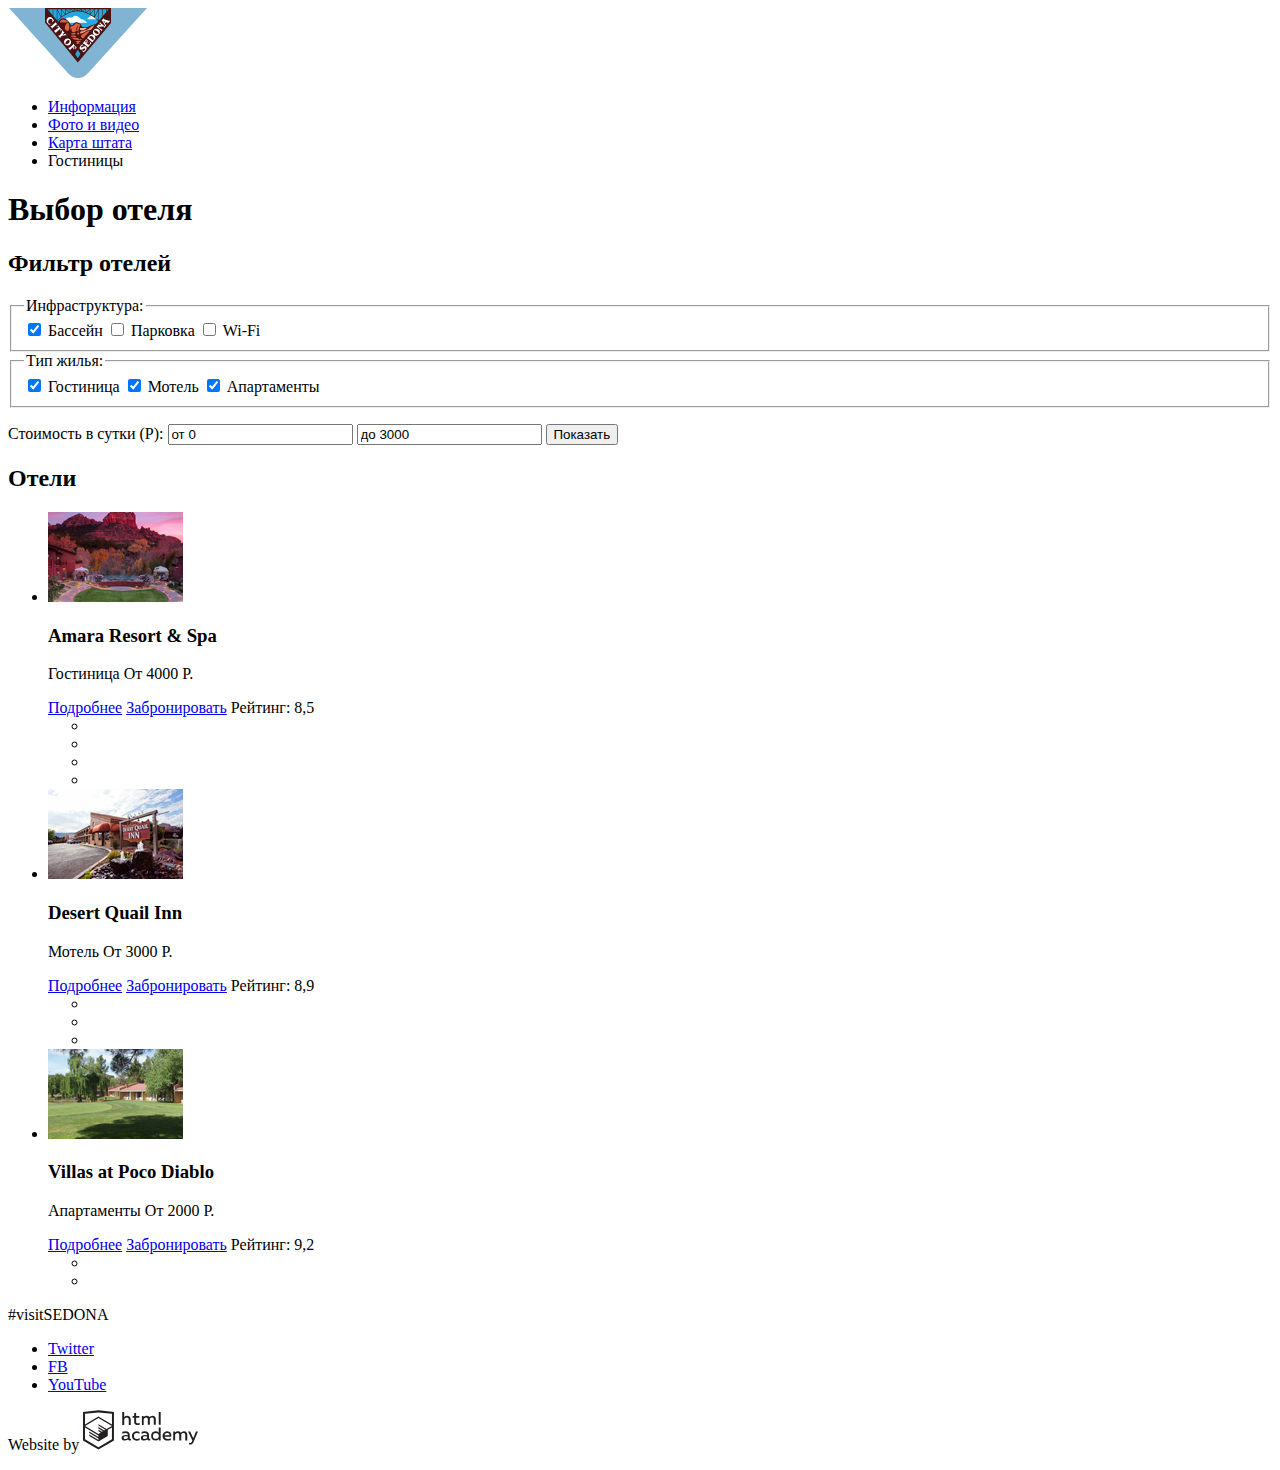
==== inner.html @ 66ce6bb7 "input" ====
<!DOCTYPE html>
<html lang="ru">
  <head>
    <meta charset="utf-8">
    <title>Выбор отеля</title>
  </head>
<body>
    <header>
          <nav class="main-menu">
              <a href="index.html">
                  <img class="logo" src="img/logo.svg" alt="logotype - city of Sedona" width="140" height="70">
              </a>
              <ul>
                  <li><a href="#">Информация</a></li>
                  <li><a href="#">Фото и видео</a></li>
                  <li><a href="#">Карта штата</a></li>
                  <li class="main-menu-current"><a>Гостиницы</a></li>
              </ul>
          </nav>
    </header>
    
    <main class="container">
        <h1 class="visually-hidden">Выбор отеля</h1>
        <section class="filters">
            <h2 class="visually-hidden">Фильтр отелей</h2>
            <form class="filters-form" action="https://echo.htmlacademy.ru" method="post">
                <fieldset class="infrastructure">
                    <legend>Инфраструктура:</legend>
                    <input id="pool" type="checkbox" name="pool-checkbox" checked>
                    <label for="pool">Бассейн</label>
                    <input id="parking" type="checkbox" name="parking-checkbox">
                    <label for="parking">Парковка</label>
                    <input id="wi-fi" type="checkbox" name="wi-fi-checkbox">
                    <label for="wi-fi">Wi-Fi</label>
                </fieldset>
                
                <fieldset class="accommodation">
                    <legend>Тип жилья:</legend>
                    <input id="hotel" type="checkbox" name="hotel-checkbox" checked>
                    <label for="hotel">Гостиница</label>
                    <input id="motel" type="checkbox" name="motel-checkbox" checked>
                    <label for="motel">Мотель</label>
                    <input id="apartment" type="checkbox" name="apartment-checkbox" checked>
                    <label for="apartment">Апартаменты</label>
                </fieldset>
                
                <p class="prise-range">
                    <label for="price">Стоимость в сутки (Р):</label>
                    <input type="text" name="from" value="от 0">
                    <input type="text" name="to" value="до 3000">
                    <span class="range"></span>
                    <button type="submit">Показать</button>
                </p>
            </form>
            <!-- далее -->
        </section>
        
        <section class="hotels">
            <h2 class="visually-hidden">Отели</h2>
            <ul class="hotels-list">
                <li>
                    <img class="hotels-foto" src="img/hotel-1.jpg" alt="Amara Resort & Spa" width="135" height="90">
                    <h3>Amara Resort & Spa</h3>
                    <p class="hotel-type-price">
                        <span>Гостиница</span>
                        <span>От 4000 Р.</span>
                    </p>
                    <a class="button-more" href="#">Подробнее</a>
                    <a class="button-book" href="#">Забронировать</a>
                    <span>Рейтинг: 8,5</span>
                    <ul class="stars" aria-label="4 звезды">
                        <li></li>
                        <li></li>
                        <li></li>
                        <li></li>
                    </ul>
                </li>
                
                <li>
                    <img class="hotels-foto" src="img/hotel-2.jpg" alt="Desert Quail Inn" width="135" height="90">
                    <h3>Desert Quail Inn</h3>
                    <p class="hotel-type-price">
                        <span>Мотель</span>
                        <span>От 3000 Р.</span>
                    </p>
                    <a class="button-more" href="#">Подробнее</a>
                    <a class="button-book" href="#">Забронировать</a>
                    <span>Рейтинг: 8,9</span>
                    <ul class="stars" aria-label="3 звезды">
                        <li></li>
                        <li></li>
                        <li></li>
                    </ul>
                </li>
                
                <li>
                    <img class="hotels-foto" src="img/hotel-3.jpg" alt="Villas at Poco Diablo" width="135" height="90">
                    <h3>Villas at Poco Diablo</h3>
                    <p class="hotel-type-price">
                        <span>Апартаменты</span>
                        <span>От 2000 Р.</span>
                    </p>
                    <a class="button-more" href="#">Подробнее</a>
                    <a class="button-book" href="#">Забронировать</a>
                    <span>Рейтинг: 9,2</span>
                    <ul class="stars" aria-label="2 звезды">
                        <li></li>
                        <li></li>
                    </ul>
                </li>
            </ul>
        </section>
    </main>
    
    <footer>
        <p aria-label="хештег visit Sedona">#visitSEDONA</p>
          
        <ul class="social">
              <li><a href="#" aria-label="Седона в Твиттер">Twitter</a></li>
              <li><a href="#" aria-label="Седона в Фейсбук">FB</a></li>
              <li><a href="#" aria-label="Седона в Ютуб">YouTube</a></li>
          </ul>
          
        <p>
            <span>Website by</span>
            <a href="https://htmlacademy.ru/intensive/htmlcss">
                <img src="img/academy.svg" alt="logotype - html academy" width="115" height="40">
            </a>
        </p>
      </footer>
    </body>
</html>
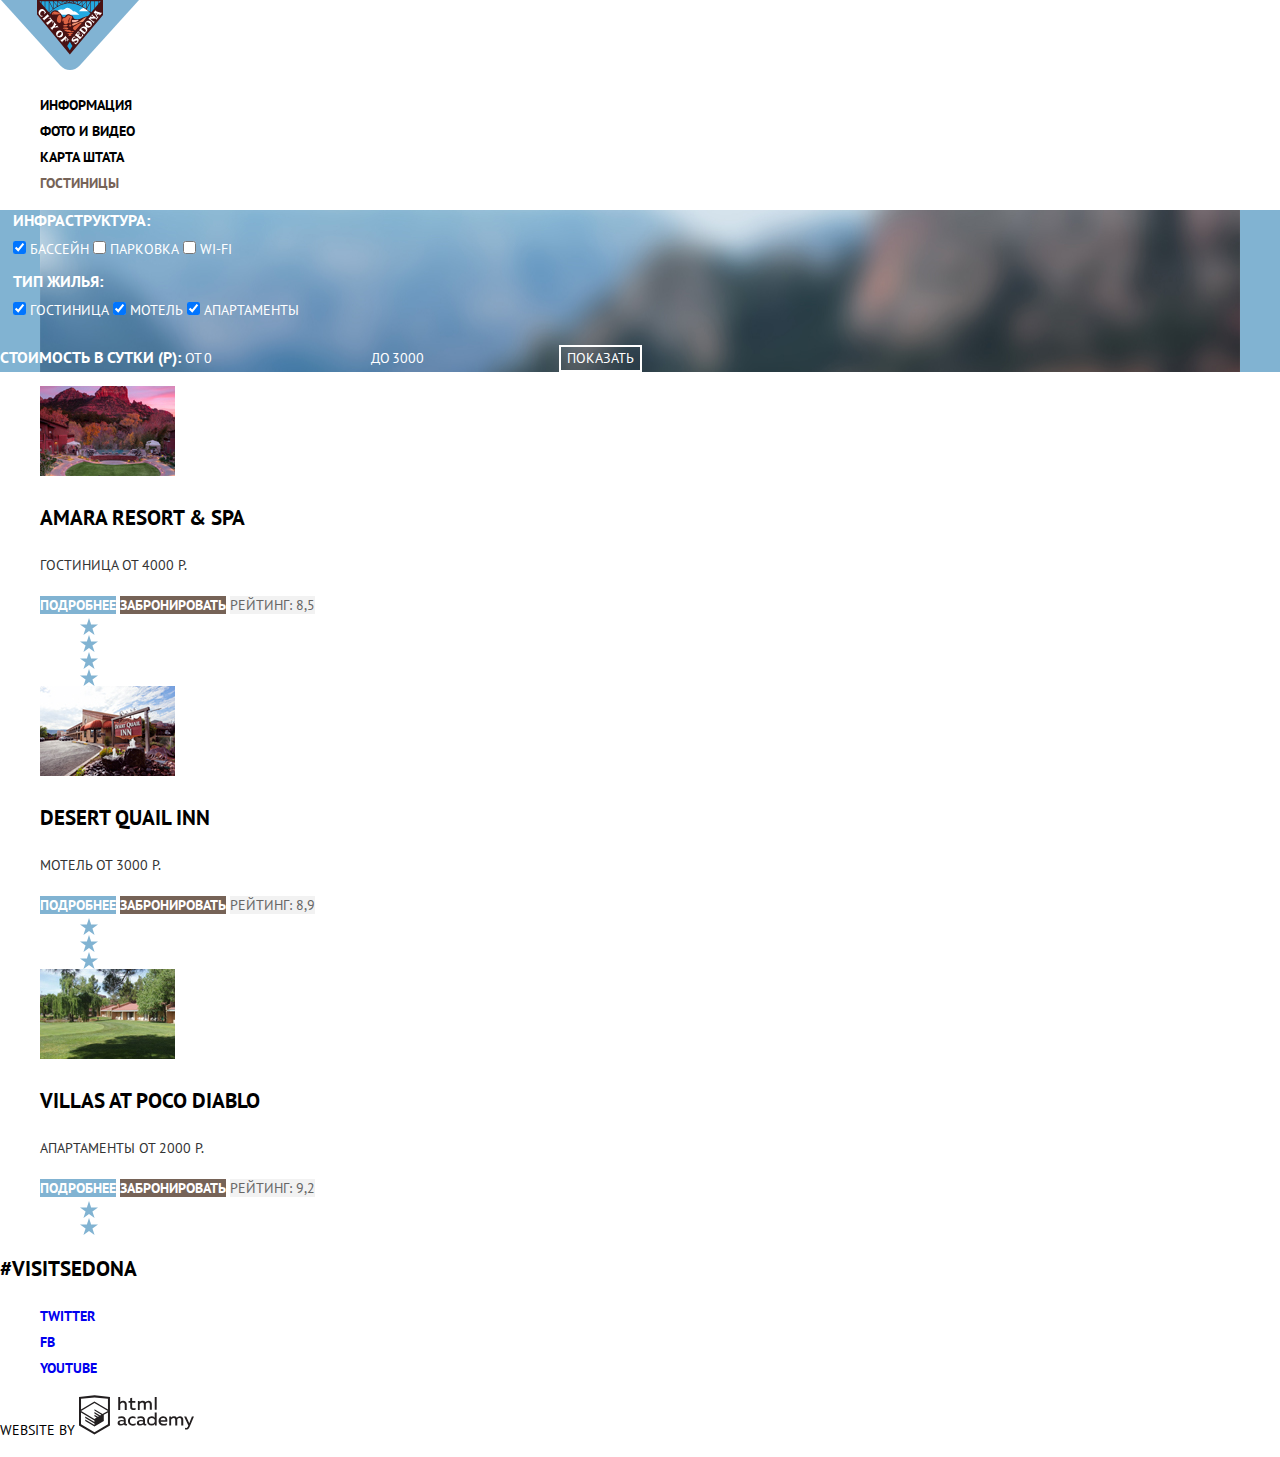
==== commit 4c623dac: "базовая стилизация" ====
--- a/inner.html
+++ b/inner.html
@@ -3,6 +3,9 @@
   <head>
     <meta charset="utf-8">
     <title>Выбор отеля</title>
+    <link href="https://fonts.googleapis.com/css?family=PT+Sans:400,700&amp;subset=cyrillic" rel="stylesheet">
+    <link href="css/normalize.css" rel="stylesheet">
+    <link href="css/style.css" rel="stylesheet">
   </head>
 <body>
     <header>
@@ -44,10 +47,10 @@
                     <label for="apartment">Апартаменты</label>
                 </fieldset>
                 
-                <p class="prise-range">
-                    <label for="price">Стоимость в сутки (Р):</label>
-                    <input type="text" name="from" value="от 0">
-                    <input type="text" name="to" value="до 3000">
+                <p class="price-range">
+                    <span class="day">Стоимость в сутки (Р):</span>
+                    <b>от</b><input type="text" name="from" value="0">
+                    <b>до</b><input type="text" name="to" value="3000">
                     <span class="range"></span>
                     <button type="submit">Показать</button>
                 </p>
@@ -60,14 +63,14 @@
             <ul class="hotels-list">
                 <li>
                     <img class="hotels-foto" src="img/hotel-1.jpg" alt="Amara Resort & Spa" width="135" height="90">
-                    <h3>Amara Resort & Spa</h3>
+                    <h3><a class="hotels-name" href="#">Amara Resort & Spa</a></h3>
                     <p class="hotel-type-price">
                         <span>Гостиница</span>
                         <span>От 4000 Р.</span>
                     </p>
                     <a class="button-more" href="#">Подробнее</a>
                     <a class="button-book" href="#">Забронировать</a>
-                    <span>Рейтинг: 8,5</span>
+                    <span class="hotel-rating">Рейтинг: 8,5</span>
                     <ul class="stars" aria-label="4 звезды">
                         <li></li>
                         <li></li>
@@ -78,14 +81,14 @@
                 
                 <li>
                     <img class="hotels-foto" src="img/hotel-2.jpg" alt="Desert Quail Inn" width="135" height="90">
-                    <h3>Desert Quail Inn</h3>
+                    <h3><a class="hotels-name" href="#">Desert Quail Inn</a></h3>
                     <p class="hotel-type-price">
                         <span>Мотель</span>
                         <span>От 3000 Р.</span>
                     </p>
                     <a class="button-more" href="#">Подробнее</a>
                     <a class="button-book" href="#">Забронировать</a>
-                    <span>Рейтинг: 8,9</span>
+                    <span class="hotel-rating">Рейтинг: 8,9</span>
                     <ul class="stars" aria-label="3 звезды">
                         <li></li>
                         <li></li>
@@ -95,14 +98,14 @@
                 
                 <li>
                     <img class="hotels-foto" src="img/hotel-3.jpg" alt="Villas at Poco Diablo" width="135" height="90">
-                    <h3>Villas at Poco Diablo</h3>
+                    <h3><a class="hotels-name" href="#">Villas at Poco Diablo</a></h3>
                     <p class="hotel-type-price">
                         <span>Апартаменты</span>
                         <span>От 2000 Р.</span>
                     </p>
                     <a class="button-more" href="#">Подробнее</a>
                     <a class="button-book" href="#">Забронировать</a>
-                    <span>Рейтинг: 9,2</span>
+                    <span class="hotel-rating">Рейтинг: 9,2</span>
                     <ul class="stars" aria-label="2 звезды">
                         <li></li>
                         <li></li>
@@ -112,21 +115,21 @@
         </section>
     </main>
     
-    <footer>
-        <p aria-label="хештег visit Sedona">#visitSEDONA</p>
+    <footer class="footer-nav">
+          <p class="hashtag" aria-label="хештег visit Sedona">#visitSEDONA</p>
           
-        <ul class="social">
+          <ul class="social">
               <li><a href="#" aria-label="Седона в Твиттер">Twitter</a></li>
               <li><a href="#" aria-label="Седона в Фейсбук">FB</a></li>
               <li><a href="#" aria-label="Седона в Ютуб">YouTube</a></li>
           </ul>
           
-        <p>
-            <span>Website by</span>
-            <a href="https://htmlacademy.ru/intensive/htmlcss">
-                <img src="img/academy.svg" alt="logotype - html academy" width="115" height="40">
-            </a>
-        </p>
+          <p>
+              <span>Website by</span>
+              <a class="html-academy" href="https://htmlacademy.ru/intensive/htmlcss">
+                  <img src="img/academy.svg" alt="logotype - html academy" width="115" height="40">
+              </a>
+          </p>
       </footer>
     </body>
 </html>
--- a/css/style.css
+++ b/css/style.css
@@ -0,0 +1,290 @@
+body {
+    margin: 0;
+    padding: 0;
+    
+    font-family: "PT Sans", Arial, sans-serif;
+    font-size: 14px;
+    font-weight: bold;
+    line-height: 26px;
+    color: #000000;
+    text-transform: uppercase;
+    
+    background-color: #ffffff;  
+}
+
+.visually-hidden {
+    position: absolute;
+    clip: rect(0 0 0 0);
+    width: 1px;
+    height: 1px;
+    margin: -1px;
+}
+
+a {
+    text-decoration: none;
+}
+
+.main-menu a {
+    color: #000000;
+}
+
+.main-menu a:hover,
+.main-menu a:focus {
+    color: #81b3d2;
+}
+
+.main-menu a:active {
+    color: rgba(0, 0, 0, 0.3);
+}
+
+.main-menu ul {
+    list-style: none;
+}
+
+.heading {
+    text-align: center;
+    background-color: #eeeeee;
+    background-image: url("/./img/intro-mask.svg"), url("/./img/background.jpg");
+    background-repeat: no-repeat, no-repeat;
+    background-position: bottom center, top center;
+}
+
+.city {
+    text-align: center;
+}
+
+.city h2 {
+    font-size: 21px;
+}
+
+.city p {
+    font-weight: normal;
+    color: #333333;
+}
+
+.search-hotel {
+    text-align: center;
+}
+
+.search-hotel span {
+    font-size: 30px;
+    line-height: 26px;
+}
+
+.search-hotel p {
+    font-weight: normal;
+    line-height: 24px;
+    color: #333333;
+}
+
+.search-hotel .search {
+    font: inherit;
+    font-size: 21px;
+    text-transform: uppercase;
+    color: #ffffff;
+    background-color: #766357;
+    border: none;
+}
+
+.search-hotel .search:hover,
+.search-hotel .search:focus {
+    background-color: #604e43;
+}
+
+.search-hotel .search:active {
+    color: rgba(255, 255, 255, 0.3);
+    background-color: #503e33;
+}
+
+.footer-nav .hashtag {
+    font-size: 21px;
+}
+
+.footer-nav .social {
+    list-style: none;
+}
+
+.footer-nav span {
+    font-weight: normal;
+}
+
+.html-academy img:hover,
+.html-academy img:focus {
+
+}
+
+.html-academy img:active {
+
+}
+
+.popup-search input {
+    background-color: #f2f2f2;
+    border: none;
+}
+
+.popup-search input:hover {
+    background-color: #ebebeb;
+}
+
+.popup-search input:focus{
+    background-color: #ffffff;
+    border: 2px solid #e5e5e5;
+}
+
+.popup-search .plus,
+.popup-search .minus,
+.popup-search .calendar {
+    font: inherit;
+    background-color: #f2f2f2;
+    border: none;
+}
+
+.popup-search .calendar {
+    background-image: url("/./img/calendar.svg");
+    background-repeat: no-repeat;
+    background-position: center;
+}
+
+.popup-search-button {
+    font-size: 21px;
+    text-align: center;
+    color: #ffffff;
+    background-color: #81b3d2;
+    border: none;
+}
+
+.popup-search-button:hover,
+.popup-search-button:focus {
+    background-color: #669ec0;
+}
+
+.popup-search-button:active {
+    color: rgba(255, 255, 255, 0.3);
+    background-color: #5496bd;
+}
+
+.main-menu-current a,
+.main-menu-current a:hover,
+.main-menu-current a:focus,
+.main-menu-current a:active {
+    color: #766357;
+}
+
+.filters {
+    color: #ffffff;
+    background-color: #81b3d2;
+    background-image: url(/img/filter-background.jpg);
+    background-repeat: no-repeat;
+    background-position: top center;
+}
+
+.filters-form fieldset {
+    border: none;
+}
+
+.filters-form legend,
+.price-range .day {
+    font-size: 16px;
+    line-height: 21px;
+}
+
+.filters-form label,
+.filters-form b,
+.price-range input {
+    font-weight: normal;
+    line-height: 21px;
+}
+
+.price-range input {
+    color: #ffffff;
+    background-color: rgba(0, 0, 0, 0);
+    border: none;
+}
+
+.price-range button {
+    font-size: 14px;
+    font-weight: normal;
+    line-height: 21px;
+    text-transform: uppercase;
+    color: #ffffff;
+    background-color: rgba(0, 0, 0, 0);
+    border: 2px solid #ffffff;
+}
+
+.price-range button:hover,
+.price-range button:focus {
+    color: #000000;
+    background-color: #ffffff;
+}
+
+.hotels-list,
+.stars {
+    list-style: none;
+}
+
+.hotels-list h3 {
+    font-size: 21px;
+}
+
+.hotels-name {
+    color: #000000;
+}
+
+.hotels-name:hover,
+.hotels-name:focus {
+    color: #81b3d2;
+}
+
+.hotels-name:active {
+    color: rgba(0, 0, 0, 0.3);
+}
+
+.hotel-type-price {
+    font-weight: normal;
+    color: #333333;
+}
+
+.button-more {
+    line-height: 21px;
+    color: #ffffff;
+    background-color: #81b3d2;
+}
+
+.button-more:hover,
+.button-more:focus {
+    background-color: #669ec0;
+}
+
+.button-more:active {
+    color: rgba(255, 255, 255, 0.3);
+    background-color: #5496bd;
+}
+
+.button-book {
+    line-height: 21px;
+    color: #ffffff;
+    background-color: #766357;
+}
+
+.button-book:hover,
+.button-book:focus {
+    background-color: #604e43;
+}
+
+.button-book:active {
+    color: rgba(255, 255, 255, 0.3);
+    background-color: #503e33;
+}
+
+.hotel-rating {
+    font-weight: normal;
+    color: #666666;
+    background-color: #f2f2f2;
+}
+
+.stars li {
+    height: 17px;
+    width: 18px;
+    background-image: url("/img/star.svg");
+    background-repeat: no-repeat;
+}
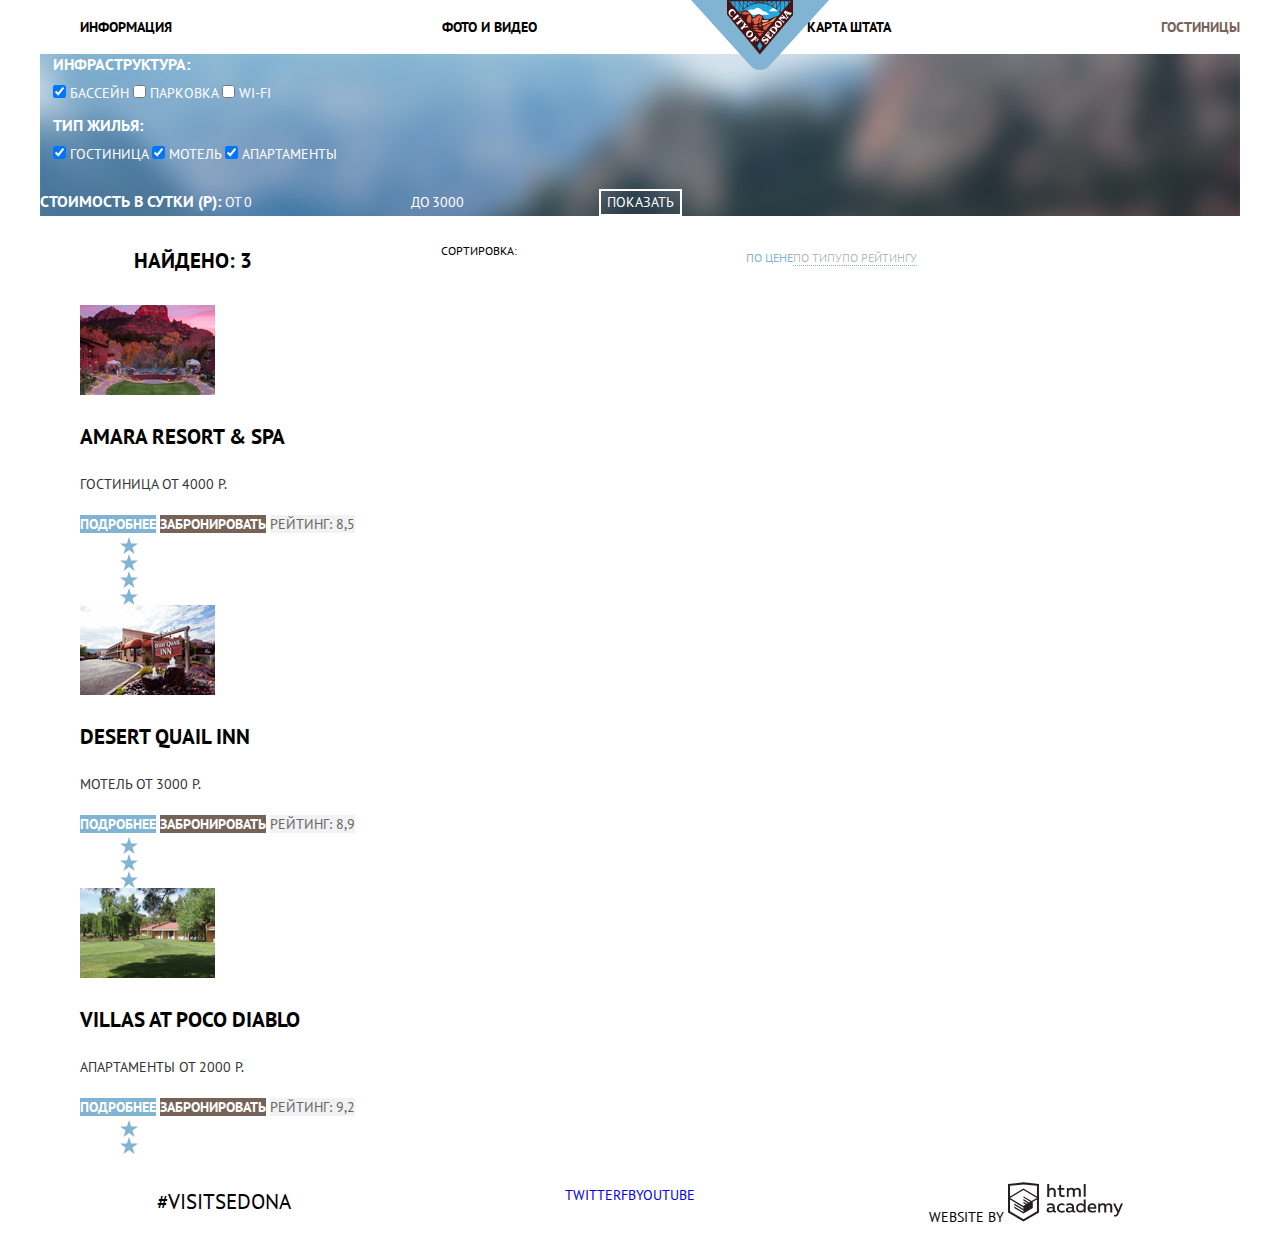
==== commit f2318898: "сетки" ====
--- a/inner.html
+++ b/inner.html
@@ -48,14 +48,27 @@
                 </fieldset>
                 
                 <p class="price-range">
-                    <span class="day">Стоимость в сутки (Р):</span>
-                    <b>от</b><input type="text" name="from" value="0">
-                    <b>до</b><input type="text" name="to" value="3000">
+                    <b>Стоимость в сутки (Р):</b>
+                    <span>от</span><input type="text" name="from" value="0">
+                    <span>до</span><input type="text" name="to" value="3000">
                     <span class="range"></span>
                     <button type="submit">Показать</button>
                 </p>
             </form>
-            <!-- далее -->
+        </section>
+        
+        <section class="results">
+            <h2>Найдено: 3</h2>
+            <p>Сортировка:</p>
+            <ul>
+                <li class="results-current"><a>По цене</a></li>
+                <li><a href="#">По типу</a></li>
+                <li><a href="#">По рейтингу</a></li>
+            </ul>
+            <ul class="arrows">
+                <li><a href="#" aria-label="упорядочить по возрастанию"></a></li>
+                <li><a href="#" aria-label="упорядочить по убыванию"></a></li>
+            </ul>
         </section>
         
         <section class="hotels">
--- a/css/style.css
+++ b/css/style.css
@@ -4,7 +4,6 @@
     
     font-family: "PT Sans", Arial, sans-serif;
     font-size: 14px;
-    font-weight: bold;
     line-height: 26px;
     color: #000000;
     text-transform: uppercase;
@@ -24,7 +23,14 @@
     text-decoration: none;
 }
 
+.main-menu {
+    width: 1200px;
+    margin-left: auto;
+    margin-right: auto;
+}
+
 .main-menu a {
+    font-weight: bold;
     color: #000000;
 }
 
@@ -37,16 +43,36 @@
     color: rgba(0, 0, 0, 0.3);
 }
 
+.main-menu .logo {
+    position: absolute;
+    left: 690px;
+    top: 0px;
+}
+
 .main-menu ul {
+    display: flex;
+    justify-content: space-between;
+    vertical-align: center;
     list-style: none;
 }
 
+.container {
+    width: 1200px;
+    margin-left: auto;
+    margin-right: auto;
+}
+
 .heading {
+    height: 508px;
     text-align: center;
     background-color: #eeeeee;
-    background-image: url("/./img/intro-mask.svg"), url("/./img/background.jpg");
+    background-image: url("../img/intro-mask.svg"), url("../img/background.jpg");
     background-repeat: no-repeat, no-repeat;
-    background-position: bottom center, top center;
+    background-position: 0px 451px, 50% 20%;
+}
+
+.heading .welcome {
+    margin-top: 75px;
 }
 
 .city {
@@ -58,29 +84,72 @@
 }
 
 .city p {
-    font-weight: normal;
     color: #333333;
+}
+
+.reasons {
+    display: flex;
+    flex-wrap: wrap;
+    
+    text-align: center;
+}
+
+.reasons h3 {
+    line-height: 21px;
+}
+
+.reasons p {
+    line-height: 21px;
+    color: #333333;
+}
+
+.reason-1,
+.reason-2 {
+    min-height: 256px;
+    min-width: 400px;
+    
+    color: #ffffff;
+    background-color: #81b3d2;
+}
+
+.reason-1 p,
+.reason-2 p {
+    color: #ffffff;
+}
+
+.reason-hotels,
+.reason-food,
+.reason-souvenir {
+    min-height: 256px;
+    min-width: 400px;
+}
+
+.reason-3,
+.reason-4,
+.reason-5 {
+    min-height: 256px;
+    min-width: 400px;
+    
+    background-color: #eeeeee;
 }
 
 .search-hotel {
     text-align: center;
 }
 
-.search-hotel span {
+.search-hotel b {
     font-size: 30px;
-    line-height: 26px;
+    line-height: 36px;
 }
 
 .search-hotel p {
-    font-weight: normal;
     line-height: 24px;
     color: #333333;
 }
 
 .search-hotel .search {
-    font: inherit;
-    font-size: 21px;
-    text-transform: uppercase;
+    font-size: 21px;
+    text-transform: inherit;
     color: #ffffff;
     background-color: #766357;
     border: none;
@@ -96,16 +165,21 @@
     background-color: #503e33;
 }
 
+.footer-nav {
+    display: flex;
+    justify-content: space-around;
+    width: 1200px;
+    margin-left: auto;
+    margin-right: auto;
+}
+
 .footer-nav .hashtag {
     font-size: 21px;
 }
 
 .footer-nav .social {
+    display: flex;
     list-style: none;
-}
-
-.footer-nav span {
-    font-weight: normal;
 }
 
 .html-academy img:hover,
@@ -115,6 +189,10 @@
 
 .html-academy img:active {
 
+}
+
+.popup-search {
+    font-weight: bold;
 }
 
 .popup-search input {
@@ -140,7 +218,7 @@
 }
 
 .popup-search .calendar {
-    background-image: url("/./img/calendar.svg");
+    background-image: url("../img/calendar.svg");
     background-repeat: no-repeat;
     background-position: center;
 }
@@ -148,6 +226,7 @@
 .popup-search-button {
     font-size: 21px;
     text-align: center;
+    text-transform: inherit;
     color: #ffffff;
     background-color: #81b3d2;
     border: none;
@@ -173,7 +252,7 @@
 .filters {
     color: #ffffff;
     background-color: #81b3d2;
-    background-image: url(/img/filter-background.jpg);
+    background-image: url(../img/filter-background.jpg);
     background-repeat: no-repeat;
     background-position: top center;
 }
@@ -182,8 +261,8 @@
     border: none;
 }
 
-.filters-form legend,
-.price-range .day {
+.filters-form legend {
+    font-weight: bold;
     font-size: 16px;
     line-height: 21px;
 }
@@ -191,7 +270,6 @@
 .filters-form label,
 .filters-form b,
 .price-range input {
-    font-weight: normal;
     line-height: 21px;
 }
 
@@ -199,13 +277,17 @@
     color: #ffffff;
     background-color: rgba(0, 0, 0, 0);
     border: none;
+}
+
+.price-range b {
+    font-size: 16px;
 }
 
 .price-range button {
     font-size: 14px;
     font-weight: normal;
     line-height: 21px;
-    text-transform: uppercase;
+    text-transform: inherit;
     color: #ffffff;
     background-color: rgba(0, 0, 0, 0);
     border: 2px solid #ffffff;
@@ -217,7 +299,57 @@
     background-color: #ffffff;
 }
 
-.hotels-list,
+.results {
+    display: flex;
+    justify-content: space-around;
+}
+
+.results h3 {
+    font-size: 21px;
+}
+
+.results ul {
+    display: flex;
+    
+    list-style: none;
+}
+
+.results p {
+    font-size: 12px;
+    line-height: 18px;
+}
+
+.results a {
+    font-size: 12px;
+    line-height: 18px;
+    color: rgba(0, 0, 0, 0.3);
+    border-bottom: 1px dotted #81b3d2;
+}
+
+.results a:hover,
+.results a:focus {
+    color: #81b3d2;
+}
+
+.results a:active {
+    color: #000000;
+    border-bottom: none;
+}
+
+.results-current a,
+.results-current a:hover,
+.results-current a:focus,
+.results-current a:active {
+    color: #81b3d2;
+    border-bottom: none;
+}
+
+.hotels-list {
+    display: flex;
+    flex-direction: column;
+    list-style: none;
+}
+
 .stars {
     list-style: none;
 }
@@ -240,12 +372,12 @@
 }
 
 .hotel-type-price {
-    font-weight: normal;
     color: #333333;
 }
 
 .button-more {
     line-height: 21px;
+    font-weight: bold;
     color: #ffffff;
     background-color: #81b3d2;
 }
@@ -262,6 +394,7 @@
 
 .button-book {
     line-height: 21px;
+    font-weight: bold;
     color: #ffffff;
     background-color: #766357;
 }
@@ -277,7 +410,6 @@
 }
 
 .hotel-rating {
-    font-weight: normal;
     color: #666666;
     background-color: #f2f2f2;
 }
@@ -285,6 +417,6 @@
 .stars li {
     height: 17px;
     width: 18px;
-    background-image: url("/img/star.svg");
+    background-image: url("../img/star.svg");
     background-repeat: no-repeat;
 }
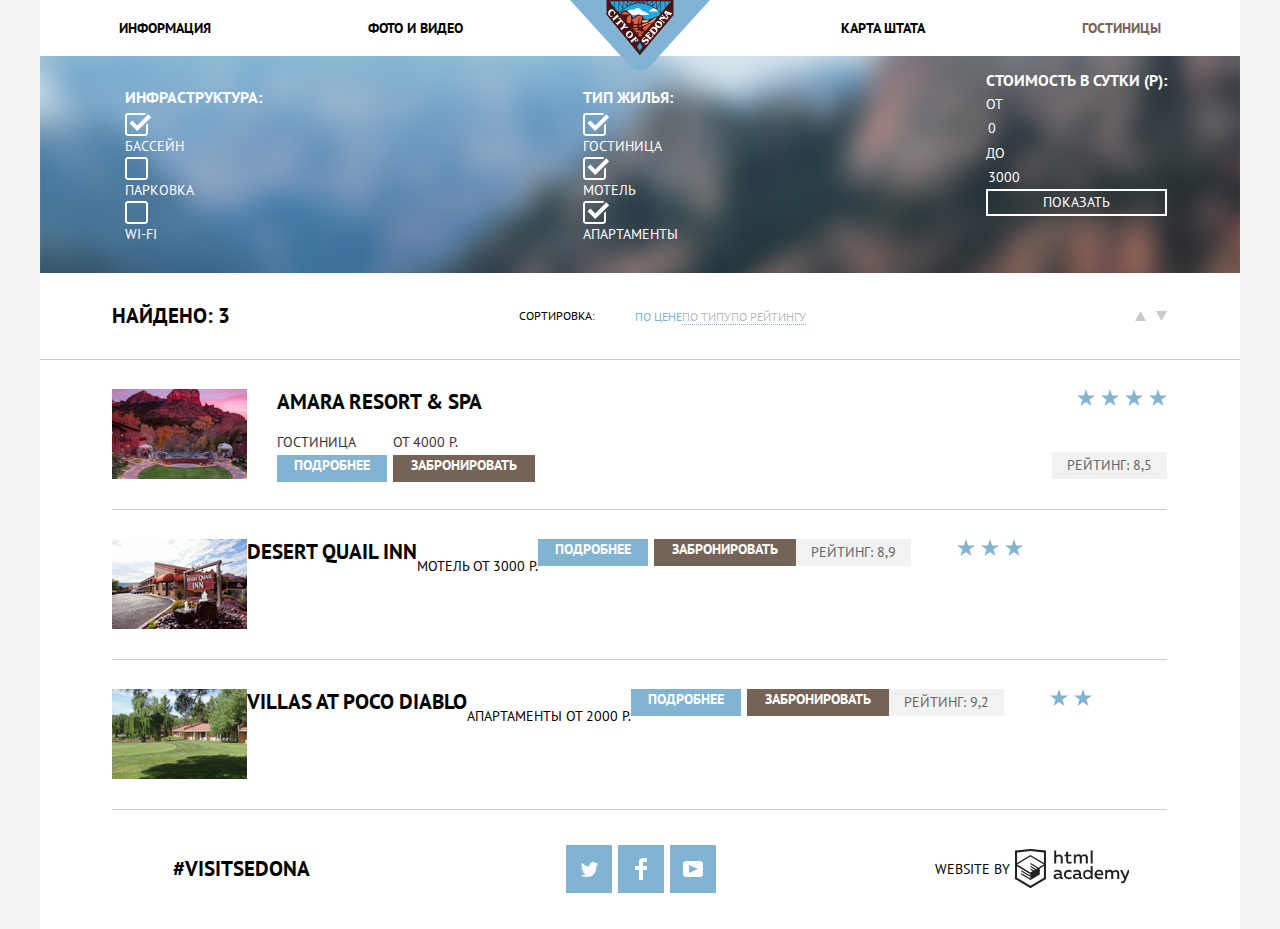
==== commit 2bbb3959: "сетки, продолжение" ====
--- a/inner.html
+++ b/inner.html
@@ -8,15 +8,15 @@
     <link href="css/style.css" rel="stylesheet">
   </head>
 <body>
-    <header>
+    <header class="container">
           <nav class="main-menu">
               <a href="index.html">
                   <img class="logo" src="img/logo.svg" alt="logotype - city of Sedona" width="140" height="70">
               </a>
               <ul>
                   <li><a href="#">Информация</a></li>
-                  <li><a href="#">Фото и видео</a></li>
-                  <li><a href="#">Карта штата</a></li>
+                  <li style="margin-right: 170px"><a href="#">Фото и видео</a></li>
+                  <li style="margin-left: 50px"><a href="#">Карта штата</a></li>
                   <li class="main-menu-current"><a>Гостиницы</a></li>
               </ul>
           </nav>
@@ -59,40 +59,50 @@
         
         <section class="results">
             <h2>Найдено: 3</h2>
-            <p>Сортировка:</p>
-            <ul>
-                <li class="results-current"><a>По цене</a></li>
-                <li><a href="#">По типу</a></li>
-                <li><a href="#">По рейтингу</a></li>
-            </ul>
+            <div class="results-center">
+                <p>Сортировка:</p>
+                <ul class="results-sorting">
+                    <li class="results-current"><a>По цене</a></li>
+                    <li><a href="#">По типу</a></li>
+                    <li><a href="#">По рейтингу</a></li>
+                </ul>
+            </div>
             <ul class="arrows">
-                <li><a href="#" aria-label="упорядочить по возрастанию"></a></li>
-                <li><a href="#" aria-label="упорядочить по убыванию"></a></li>
+                <li><a href="#" aria-label="упорядочить по возрастанию"><svg xmlns="http://www.w3.org/2000/svg" width="11" height="10" viewBox="0 0 11 10"><path fill="#231F20" d="M5.5 0L0 10h11z"/></svg></a></li>
+                <li><a href="#" aria-label="упорядочить по убыванию"><svg xmlns="http://www.w3.org/2000/svg" width="11" height="10" viewBox="0 0 11 10"><path fill="#231F20" d="M5.5 10L0 0h11"/></svg></a></li>
             </ul>
         </section>
         
         <section class="hotels">
             <h2 class="visually-hidden">Отели</h2>
             <ul class="hotels-list">
-                <li>
+                <li class="hotel">
                     <img class="hotels-foto" src="img/hotel-1.jpg" alt="Amara Resort & Spa" width="135" height="90">
-                    <h3><a class="hotels-name" href="#">Amara Resort & Spa</a></h3>
-                    <p class="hotel-type-price">
-                        <span>Гостиница</span>
-                        <span>От 4000 Р.</span>
-                    </p>
-                    <a class="button-more" href="#">Подробнее</a>
-                    <a class="button-book" href="#">Забронировать</a>
-                    <span class="hotel-rating">Рейтинг: 8,5</span>
-                    <ul class="stars" aria-label="4 звезды">
-                        <li></li>
-                        <li></li>
-                        <li></li>
-                        <li></li>
-                    </ul>
+                    <div class="hotel-item">
+                        <h3><a class="hotels-name" href="#">Amara Resort & Spa</a></h3>
+                        <div class="wrap">
+                            <p class="hotel-more">
+                                <span>Гостиница</span>
+                                <a class="button-more" href="#">Подробнее</a>
+                            </p>
+                            <p class="hotel-book">
+                                <span>От 4000 Р.</span>
+                                <a class="button-book" href="#">Забронировать</a>
+                            </p>
+                        </div>
+                    </div>
+                    <div class="hotels-list-rating">
+                        <ul class="stars" aria-label="4 звезды">
+                            <li></li>
+                            <li></li>
+                            <li></li>
+                            <li></li>
+                        </ul>
+                        <span class="hotel-rating">Рейтинг: 8,5</span>
+                    </div>
                 </li>
                 
-                <li>
+                <li class="hotel">
                     <img class="hotels-foto" src="img/hotel-2.jpg" alt="Desert Quail Inn" width="135" height="90">
                     <h3><a class="hotels-name" href="#">Desert Quail Inn</a></h3>
                     <p class="hotel-type-price">
@@ -109,7 +119,7 @@
                     </ul>
                 </li>
                 
-                <li>
+                <li class="hotel">
                     <img class="hotels-foto" src="img/hotel-3.jpg" alt="Villas at Poco Diablo" width="135" height="90">
                     <h3><a class="hotels-name" href="#">Villas at Poco Diablo</a></h3>
                     <p class="hotel-type-price">
@@ -128,19 +138,19 @@
         </section>
     </main>
     
-    <footer class="footer-nav">
-          <p class="hashtag" aria-label="хештег visit Sedona">#visitSEDONA</p>
+    <footer class="footer-nav container">
+          <b class="hashtag" aria-label="хештег visit Sedona">#visitSEDONA</b>
           
           <ul class="social">
-              <li><a href="#" aria-label="Седона в Твиттер">Twitter</a></li>
-              <li><a href="#" aria-label="Седона в Фейсбук">FB</a></li>
-              <li><a href="#" aria-label="Седона в Ютуб">YouTube</a></li>
+              <li><a class="social-button" href="#" aria-label="Седона в Твиттер"><span class="visually-hidden">Twitter</span><svg xmlns="http://www.w3.org/2000/svg" xmlns:xlink="http://www.w3.org/1999/xlink" width="17" height="15" viewBox="0 0 17 15"><path fill="#FFF" d="M10.95.144c1.685-.496 2.984.27 3.577 1.179.673-.231 1.331-.481 2.011-.708a2.345 2.345 0 0 1-.857 1.768c.685.17 1.304-.491 1.304-.491-.169 1-1.006 1.788-1.563 2.024-.231 6.75-3.175 11.217-10.077 11.082h-.446c-.41 0-4.164-.46-4.898-1.887 2.271.196 3.893-.422 4.693-1.177-.96-.3-2.679-.477-2.979-2.95.349.106.564.228 1.19.119C1.705 8.247.374 7.53.448 5.33c.285.328 1.067.536 1.34.472C1.085 5.561-.182 2.442.894.85c1.818 1.854 3.735 3.606 7.152 3.773C8.254 2.33 9.183.793 10.95.144z"/></svg></a></li>
+              <li><a class="social-button" href="#" aria-label="Седона в Фейсбук"><span class="visually-hidden">FaceBook</span><svg xmlns="http://www.w3.org/2000/svg" width="12" height="22" viewBox="0 0 12 22"><path fill="#FFF" d="M12 4V0H8a4 4 0 0 0-4 4v4H0v4h4v10h4V12h4V8H8V4h4z"/></svg></a></li>
+              <li><a class="social-button" href="#" aria-label="Седона в Ютуб"><span class="visually-hidden">YouTube</span><svg xmlns="http://www.w3.org/2000/svg" xmlns:xlink="http://www.w3.org/1999/xlink" width="20" height="16" viewBox="0 0 20 16"><path fill="#FFF" d="M17 0H3C1.35 0 0 1.35 0 3v10c0 1.65 1.35 3 3 3h14c1.65 0 3-1.35 3-3V3c0-1.65-1.35-3-3-3zM6.027 11.998V4.002L15.014 8l-8.987 3.998z"/></svg></a></li>
           </ul>
           
           <p>
               <span>Website by</span>
               <a class="html-academy" href="https://htmlacademy.ru/intensive/htmlcss">
-                  <img src="img/academy.svg" alt="logotype - html academy" width="115" height="40">
+                  <svg id="Layer_1" data-name="Layer 1" xmlns="http://www.w3.org/2000/svg" viewBox="0 0 108.08 36.85"><title>logo-htmlacademy-small1</title><path d="M44.61,26.88a2,2,0,0,0,.55-0.1v1.33a3.25,3.25,0,0,1-1.18.21,1.67,1.67,0,0,1-1.67-1,4.84,4.84,0,0,1-3.14,1.08c-1.51,0-2.91-.83-2.91-2.55,0-2.13,2-2.79,3.71-2.79a11.08,11.08,0,0,1,2.17.25v-0.3c0-1-.76-1.77-2.19-1.77a7.42,7.42,0,0,0-3,.64v-1.7a10.21,10.21,0,0,1,3.19-.55c2.36,0,3.81,1.12,3.81,3.65v3a0.54,0.54,0,0,0,.49.59h0.17Zm-6.44-1.13A1.35,1.35,0,0,0,39.63,27h0.11a3.39,3.39,0,0,0,2.41-1V24.58a9.72,9.72,0,0,0-1.81-.21c-1,0-2.16.33-2.16,1.38h0Zm12.36-6.11a5,5,0,0,1,2.57.64V22a4.08,4.08,0,0,0-2.3-.7,2.75,2.75,0,1,0,0,5.49,5,5,0,0,0,2.43-.64v1.71a6.27,6.27,0,0,1-2.76.57A4.21,4.21,0,0,1,46,24.51q0-.21,0-0.41a4.32,4.32,0,0,1,4.18-4.46h0.38Zm12.17,7.24a2,2,0,0,0,.55-0.1v1.33a3.25,3.25,0,0,1-1.18.21,1.67,1.67,0,0,1-1.67-1,4.84,4.84,0,0,1-3.14,1.08c-1.51,0-2.91-.83-2.91-2.55,0-2.13,2-2.79,3.71-2.79a11.08,11.08,0,0,1,2.17.25v-0.3c0-1-.76-1.77-2.19-1.77a7.42,7.42,0,0,0-3,.64v-1.7a10.21,10.21,0,0,1,3.19-.55c2.36,0,3.81,1.12,3.81,3.65v3a0.54,0.54,0,0,0,.49.59h0.17Zm-6.44-1.13A1.35,1.35,0,0,0,57.73,27h0.11a3.39,3.39,0,0,0,2.41-1V24.58a9.72,9.72,0,0,0-1.81-.21c-1.06,0-2.16.33-2.16,1.38h0ZM73,16V28.2H71.35V26.88a3.88,3.88,0,0,1-3.19,1.54,4.4,4.4,0,0,1,0-8.78,3.81,3.81,0,0,1,3,1.3V16H73Zm-4.53,5.22a2.76,2.76,0,1,0,0,5.52A2.86,2.86,0,0,0,71.15,25V23A2.91,2.91,0,0,0,68.49,21.27ZM79,19.64c3.31,0,4.46,2.68,3.92,5.09H76.7c0.21,1.5,1.67,2.11,3.19,2.11a6.11,6.11,0,0,0,2.64-.59v1.6a7.14,7.14,0,0,1-3,.57C77,28.42,74.78,27,74.78,24a4.18,4.18,0,0,1,4-4.39H79Zm0.09,1.54a2.28,2.28,0,0,0-2.44,2.1v0.06H81.3A2,2,0,0,0,79.13,21.18Zm5.73,7V19.87h1.65v1a3.81,3.81,0,0,1,2.78-1.27A2.86,2.86,0,0,1,91.89,21a4.12,4.12,0,0,1,2.91-1.33A3.06,3.06,0,0,1,98,23V28.2h-1.9V23.05a1.59,1.59,0,0,0-1.42-1.75H94.42a2.8,2.8,0,0,0-2.07,1.12V28.2h-1.9V23.05A1.59,1.59,0,0,0,89,21.31H88.8a3,3,0,0,0-2.21,1.29v5.63H84.86Zm21.31-8.33h1.9l-3.91,9.46c-0.9,2.17-2.09,2.86-3.35,2.86a4.76,4.76,0,0,1-1.1-.14V30.46a2.86,2.86,0,0,0,.85.12c0.9,0,1.58-.64,2.07-1.9l0.17-.42-4-8.4h2l2.86,6.29ZM38.73,1.46V6.22a3.81,3.81,0,0,1,2.7-1.14,3.25,3.25,0,0,1,3.44,3.4v5.15H43V8.72a1.81,1.81,0,0,0-1.61-2h-0.3a2.93,2.93,0,0,0-2.32,1.39v5.52h-1.9V1.46h1.9ZM49.94,2.31v3h3V6.91h-3v3.81c0,1.1.5,1.46,1.58,1.46a4.49,4.49,0,0,0,1.69-.33v1.6A6.8,6.8,0,0,1,51,13.8a2.55,2.55,0,0,1-2.86-2.74V6.89H46.58V5.26h1.5V2.74Zm5.4,11.31V5.28H57v1A3.81,3.81,0,0,1,59.77,5a2.86,2.86,0,0,1,2.6,1.33A4.12,4.12,0,0,1,65.28,5,3.06,3.06,0,0,1,68.44,8.4v5.21h-1.9V8.46a1.59,1.59,0,0,0-1.42-1.75H64.89a2.8,2.8,0,0,0-2.07,1.12v5.78h-1.9V8.46A1.59,1.59,0,0,0,59.5,6.71H59.27A3,3,0,0,0,57.06,8v5.63H55.34ZM71.17,1.45H73V13.6H71.17V1.45ZM14.71,0H14.55L0,1.54V28.21l14.55,8.66,14.55-8.66V1.54Zm12.5,27.1L14.55,34.64,1.9,27.12V16.18l12.59,7.5V25L5.86,19.9v1.31l8.68,5.21v1.39L5.87,22.65V24l8.68,5.21,8.75-5.24V18.31L27.2,16V27.12Zm0-12.53-3.48,2-1.6,1L14.51,13v1.31L21,18.23H21l-0.14.09-1,.54-5.37-3.2V17l4.24,2.52-1,.67-3.2-1.9v1.31l2.1,1.24L14.5,22.1,2,14.65,14.51,7.11Zm0-1.32L14.49,5.76,1.91,13.25v-10L14.56,1.92,27.21,3.25v10h0Z" transform="translate(0 -0.02)" fill="#231f20"/></svg>
               </a>
           </p>
       </footer>
--- a/css/style.css
+++ b/css/style.css
@@ -8,7 +8,7 @@
     color: #000000;
     text-transform: uppercase;
     
-    background-color: #ffffff;  
+    background-color: #f2f2f2;
 }
 
 .visually-hidden {
@@ -23,37 +23,9 @@
     text-decoration: none;
 }
 
-.main-menu {
-    width: 1200px;
-    margin-left: auto;
-    margin-right: auto;
-}
-
-.main-menu a {
-    font-weight: bold;
-    color: #000000;
-}
-
-.main-menu a:hover,
-.main-menu a:focus {
-    color: #81b3d2;
-}
-
-.main-menu a:active {
-    color: rgba(0, 0, 0, 0.3);
-}
-
-.main-menu .logo {
-    position: absolute;
-    left: 690px;
-    top: 0px;
-}
-
-.main-menu ul {
-    display: flex;
-    justify-content: space-between;
-    vertical-align: center;
-    list-style: none;
+img {
+   max-width: 100%;
+   height: auto;
 }
 
 .container {
@@ -62,13 +34,60 @@
     margin-right: auto;
 }
 
+.main-menu {
+    position: relative;
+    
+    background-color: #ffffff;
+}
+
+.main-menu a {
+    font-weight: bold;
+    color: #000000;
+}
+
+.main-menu a:hover,
+.main-menu a:focus {
+    color: #81b3d2;
+}
+
+.main-menu a:active {
+    color: rgba(0, 0, 0, 0.3);
+}
+
+.main-menu .logo {
+    position: absolute;
+    left: 50%;
+    right: 50%;
+    top: 0;
+    transform: translateX(-50%);
+}
+
+.main-menu ul {
+    display: flex;
+    flex-wrap: wrap;
+    justify-content: space-around;
+    align-items: center;
+    height: 56px;
+    margin: 0;
+    padding: 0;
+    list-style: none;
+}
+
+.container {
+    width: 1200px;
+    margin-left: auto;
+    margin-right: auto;
+    background-color: #ffffff;
+}
+
 .heading {
+    margin-bottom: 60px;
     height: 508px;
     text-align: center;
     background-color: #eeeeee;
     background-image: url("../img/intro-mask.svg"), url("../img/background.jpg");
     background-repeat: no-repeat, no-repeat;
-    background-position: 0px 451px, 50% 20%;
+    background-position: 0px 451px, 50% 21%;
 }
 
 .heading .welcome {
@@ -76,10 +95,14 @@
 }
 
 .city {
+    padding-left: 355px;
+    padding-right: 355px;
+    margin-bottom: 50px;
     text-align: center;
 }
 
 .city h2 {
+    margin-bottom: 30px;
     font-size: 21px;
 }
 
@@ -90,23 +113,31 @@
 .reasons {
     display: flex;
     flex-wrap: wrap;
-    
+
+    margin-bottom: 50px;
+    line-height: 21px;
     text-align: center;
 }
 
 .reasons h3 {
-    line-height: 21px;
+    margin: 0;
+    padding-top: 40px;
+    padding-left: 122px;
+    padding-right: 122px;
+    font-weight: bold;
+    font-size: 21px;
 }
 
 .reasons p {
-    line-height: 21px;
+    padding: 10px 57px;
+    
     color: #333333;
 }
 
 .reason-1,
 .reason-2 {
-    min-height: 256px;
-    min-width: 400px;
+    max-height: 256px;
+    max-width: 400px;
     
     color: #ffffff;
     background-color: #81b3d2;
@@ -120,15 +151,45 @@
 .reason-hotels,
 .reason-food,
 .reason-souvenir {
-    min-height: 256px;
-    min-width: 400px;
+    position: relative;
+    min-height: 324px;
+    max-width: 400px;
+}
+
+.reason-hotels h3,
+.reason-food h3,
+.reason-souvenir h3 {
+    padding-top: 150px;
+} 
+
+.reason-hotels h3::before,
+.reason-food h3::before,
+.reason-souvenir h3::before {
+    content: "";
+    position: absolute;
+    left: 163px;
+    top: 53px;
+    width: 75px;
+    height: 76px;
+    background-image: url("../img/icon-1.svg");
+    background-repeat: no-repeat;
+}
+
+.reason-food h3::before {
+    background-image: url("../img/icon-3.svg");
+}
+
+.reason-souvenir h3::before {
+    left: 167px;
+    top: 48px;
+    background-image: url("../img/icon-2.svg");
 }
 
 .reason-3,
 .reason-4,
 .reason-5 {
     min-height: 256px;
-    min-width: 400px;
+    max-width: 400px;
     
     background-color: #eeeeee;
 }
@@ -138,16 +199,22 @@
 }
 
 .search-hotel b {
+    margin-bottom: 35px;
     font-size: 30px;
     line-height: 36px;
 }
 
 .search-hotel p {
+    margin-left: 10px;
+    margin-right: 10px;
+    margin-bottom: 50px;
     line-height: 24px;
     color: #333333;
 }
 
 .search-hotel .search {
+    width: 568px;
+    height: 86px;
     font-size: 21px;
     text-transform: inherit;
     color: #ffffff;
@@ -168,36 +235,112 @@
 .footer-nav {
     display: flex;
     justify-content: space-around;
-    width: 1200px;
+    align-items: center;
+    height: 120px;
     margin-left: auto;
     margin-right: auto;
+    background-color: #ffffff;
 }
 
 .footer-nav .hashtag {
+    margin-left: 25px;
     font-size: 21px;
 }
 
 .footer-nav .social {
     display: flex;
+    flex-wrap: wrap;
+    justify-content: space-between;
+    width: 150px;
     list-style: none;
 }
 
-.html-academy img:hover,
-.html-academy img:focus {
-
-}
-
-.html-academy img:active {
-
+.social-button {
+    display: flex;
+    justify-content: center;
+    align-items: center;
+    width: 46px;
+    height: 48px;
+    background-color: #81b3d2;
+}
+
+.social-button:hover,
+.social-button:focus {
+    background-color: #669ec0;
+}
+
+.social-button:active {
+    background-color: #5496bd;
+}
+
+.social-button:active path {
+    fill: rgba(255, 255, 255, 0.3);
+}
+
+.footer-nav p {
+    display: flex;
+    justify-content: space-around;
+    align-items: center;
+    width: 200px;
+}
+
+.html-academy {
+    display: block;
+    width: 115px;
+    height: 41px;
+}
+
+.html-academy:hover path,
+.html-academy:focus path {
+    fill: #81b3d2;
+}
+
+.html-academy:active path {
+    fill: #bdbbbc;
 }
 
 .popup-search {
-    font-weight: bold;
+    width: 568px;
+    height: 395px;
+    font-weight: bold;
+}
+
+.popup-search form {
+    display: flex;
+    flex-wrap: wrap;
+}
+
+.popup-search p {
+    display: flex;
+    flex-wrap: wrap;
+    justify-content: space-between;
+    align-items: center;
+    
+}
+
+.popup-search label {
+    display: block;
+    margin-left: 55px;
+    margin-right: 17px;
 }
 
 .popup-search input {
+    height: 36px;
+
+    padding-left: 12px;
+
+    font-weight: bold;
+    text-transform: inherit;
     background-color: #f2f2f2;
     border: none;
+}
+
+.popup-date {
+    width: 300px;
+}
+
+.popup-number {
+    width: 25px;
 }
 
 .popup-search input:hover {
@@ -212,18 +355,49 @@
 .popup-search .plus,
 .popup-search .minus,
 .popup-search .calendar {
-    font: inherit;
+    width: 38px;
+    height: 38px;
+    font-size: 25px;
+    font-weight: bold;
     background-color: #f2f2f2;
+    color: #cacaca;
     border: none;
 }
 
-.popup-search .calendar {
-    background-image: url("../img/calendar.svg");
-    background-repeat: no-repeat;
-    background-position: center;
+.popup-search .plus:hover,
+.popup-search .minus:hover,
+.popup-search .plus:focus,
+.popup-search .minus:focus {
+    color: #000000;
+}
+
+.popup-search .plus:active,
+.popup-search .minus:active {
+    color: #81b3d2;
+}
+
+.popup-search .calendar path {
+    fill: #cacaca;
+}
+
+.popup-search .calendar:hover path,
+.popup-search .calendar:focus path {
+    fill: #000000;
+}
+
+.popup-search .calendar:active path {
+    fill: #81b3d2;
 }
 
 .popup-search-button {
+    display: block;
+    width: 458px;
+    height: 58px;
+    margin-left: auto;
+    margin-right: auto;
+    margin-bottom: 55px;
+    margin-top: 55px;
+    font-weight: bold;
     font-size: 21px;
     text-align: center;
     text-transform: inherit;
@@ -250,6 +424,8 @@
 }
 
 .filters {
+    height: 217px;
+    margin: 0;
     color: #ffffff;
     background-color: #81b3d2;
     background-image: url(../img/filter-background.jpg);
@@ -257,8 +433,48 @@
     background-position: top center;
 }
 
+.filters-form {
+    display: flex;
+    justify-content: space-between;
+    
+    margin-left: 72px;
+    margin-right: 73px;
+}
+
 .filters-form fieldset {
+    display: flex;
+    flex-direction: column;
+    
+    margin-top: 31px;
+    
     border: none;
+}
+
+.infrastructure input[type="checkbox"],
+.accommodation input[type="checkbox"] {
+    display: none;
+}
+
+.infrastructure input[type="checkbox"] + label::before,
+.accommodation input[type="checkbox"] + label::before{
+    content: "";
+    display: block;
+    width: 27px;
+    height: 23px;
+    margin-right: 17px;
+    background-image: url("../img/checkbox-off.svg");
+    background-repeat: no-repeat;
+}
+
+.infrastructure input[type="checkbox"]:checked + label::before,
+.accommodation input[type="checkbox"]:checked + label::before {
+    background-image: url("../img/checkbox-on.svg");
+    background-repeat: no-repeat;
+}
+
+.price-range {
+    display: flex;
+    flex-direction: column;
 }
 
 .filters-form legend {
@@ -301,16 +517,32 @@
 
 .results {
     display: flex;
-    justify-content: space-around;
+    flex-wrap: wrap;
+    justify-content: space-between;
+    align-items: center;
+    height: 86px;
+    margin: 0;
+    padding-left: 72px;
+    padding-right: 73px;
+    
+    box-shadow: 0 1px 0 0 rgba(0, 1, 1, 0.2);
+}
+
+.results-center {
+    display: flex;
+    justify-content: space-between;
+    align-items: center;
+    max-width: 353px;
 }
 
 .results h3 {
     font-size: 21px;
-}
-
-.results ul {
-    display: flex;
-    
+    margin: 0px;
+}
+
+.results-sorting {
+    display: flex;
+    justify-content: space-between;
     list-style: none;
 }
 
@@ -319,7 +551,7 @@
     line-height: 18px;
 }
 
-.results a {
+.results-center a {
     font-size: 12px;
     line-height: 18px;
     color: rgba(0, 0, 0, 0.3);
@@ -344,18 +576,109 @@
     border-bottom: none;
 }
 
+.arrows {
+    display: flex;
+    justify-content: space-between;
+    width: 32px;
+    list-style: none;
+}
+
+.arrows path {
+    fill: #cacaca;
+}
+
+.arrows a:hover path,
+.arrows a:focus path {
+    fill: #000000;
+}
+
+.arrows a:active path {
+    fill: #81b3d2;
+}
+
 .hotels-list {
     display: flex;
     flex-direction: column;
     list-style: none;
+    margin: 0;
+    padding: 0;
+    padding-left: 72px;
+    padding-right: 73px;
+}
+
+.hotels-list .hotel {
+    display: flex;
+    flex-wrap: wrap;
+
+    max-height: 150px;
+    
+    padding-top: 30px;
+    padding-bottom: 30px;
+
+    box-shadow: 0 1px 0 0 rgba(0, 1, 1, 0.2);  
+}
+
+.hotel-item {
+    display: flex;
+    flex-direction: column;
+    justify-content: space-between;
+
+    flex-grow: 1;
+    max-height: 90px;
+    
+    margin-left: 30px;   
+}
+
+.wrap {
+    display: flex;
+}
+
+.hotel-more {
+    display: flex;
+    flex-direction: column;
+    justify-content: space-between;
+}
+
+.hotel-book {
+    display: flex;
+    flex-direction: column;
+    justify-content: space-between;
+}
+
+.hotels-list-rating {
+    display: flex;
+    flex-direction: column;
+    justify-content: space-between;
+    align-items: flex-end;
+    max-height: 90px;
 }
 
 .stars {
+    display: flex;
     list-style: none;
 }
+
+.hotel-rating {
+    width: 115px;
+    height: 27px;
+    text-align: center;
+    color: #666666;
+    background-color: #f2f2f2;
+}
+
+.stars li {
+    height: 17px;
+    width: 18px;
+    margin-left: 6px;
+    background-image: url("../img/star.svg");
+    background-repeat: no-repeat;
+}
+
 
 .hotels-list h3 {
     font-size: 21px;
+    margin: 0;
+    padding: 0;
 }
 
 .hotels-name {
@@ -371,11 +694,16 @@
     color: rgba(0, 0, 0, 0.3);
 }
 
-.hotel-type-price {
+.wrap span {
     color: #333333;
 }
 
 .button-more {
+    width: 110px;
+    height: 27px;
+    text-align: center;
+    margin-right: 6px;
+
     line-height: 21px;
     font-weight: bold;
     color: #ffffff;
@@ -393,6 +721,11 @@
 }
 
 .button-book {
+    width: 142px;
+    height: 27px;
+    text-align: center;
+    vertical-align: middle;
+    
     line-height: 21px;
     font-weight: bold;
     color: #ffffff;
@@ -409,14 +742,5 @@
     background-color: #503e33;
 }
 
-.hotel-rating {
-    color: #666666;
-    background-color: #f2f2f2;
-}
-
-.stars li {
-    height: 17px;
-    width: 18px;
-    background-image: url("../img/star.svg");
-    background-repeat: no-repeat;
-}
+    /*    background: rgba(255, 45, 82, 0.2);
+  box-shadow: 0 0 0 3px rgb(255, 45, 82);*/
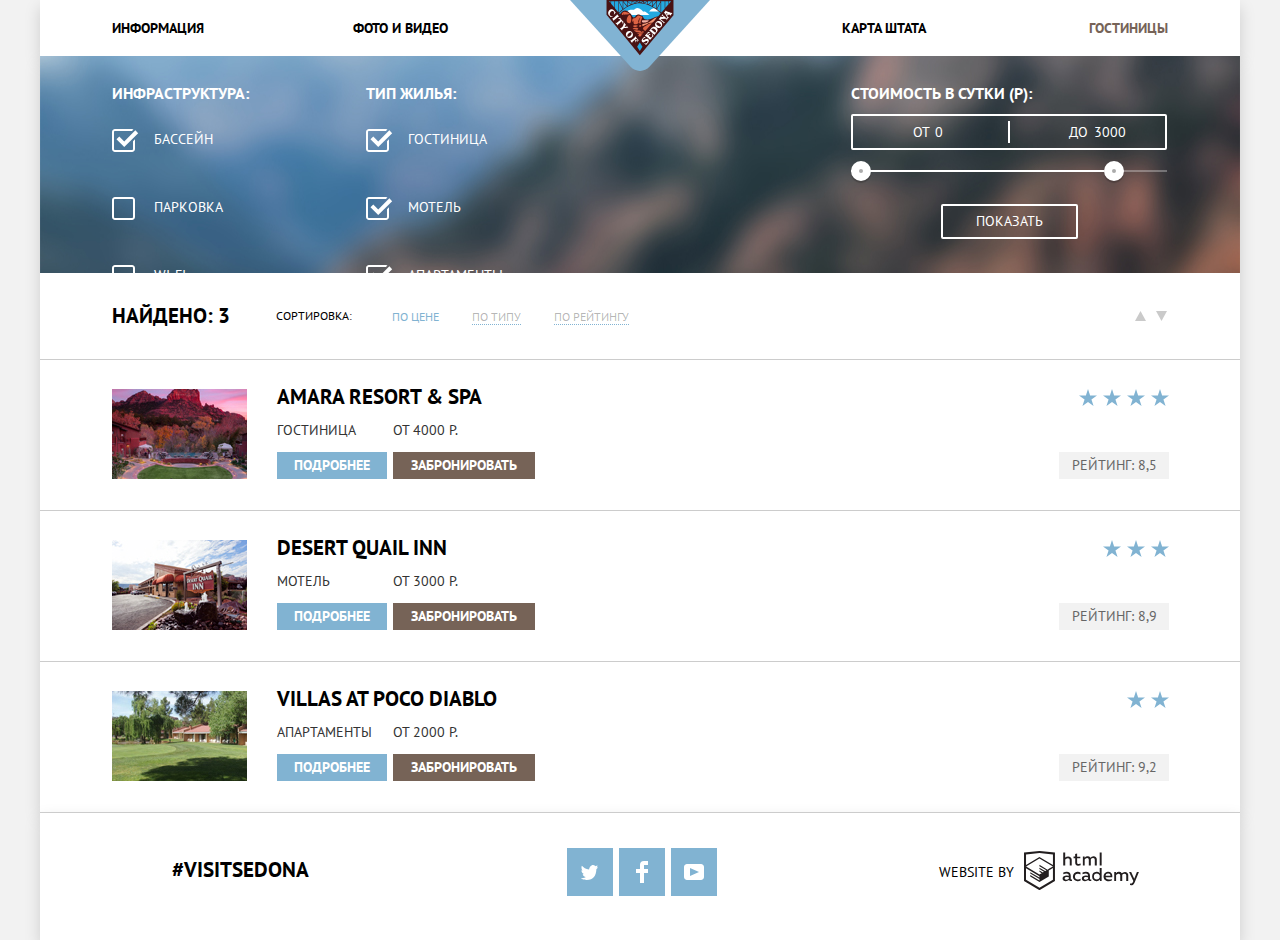
==== commit ea8cd87a: "почти)" ====
--- a/inner.html
+++ b/inner.html
@@ -14,10 +14,10 @@
                   <img class="logo" src="img/logo.svg" alt="logotype - city of Sedona" width="140" height="70">
               </a>
               <ul>
-                  <li><a href="#">Информация</a></li>
-                  <li style="margin-right: 170px"><a href="#">Фото и видео</a></li>
-                  <li style="margin-left: 50px"><a href="#">Карта штата</a></li>
-                  <li class="main-menu-current"><a>Гостиницы</a></li>
+                  <li style="margin-right: 147px"><a href="#">Информация</a></li>
+                  <li style="margin-right: 392px"><a href="#">Фото и видео</a></li>
+                  <li><a href="#">Карта штата</a></li>
+                  <li class="main-menu-current" style="margin-left: 161px"><a>Гостиницы</a></li>
               </ul>
           </nav>
     </header>
@@ -27,14 +27,15 @@
         <section class="filters">
             <h2 class="visually-hidden">Фильтр отелей</h2>
             <form class="filters-form" action="https://echo.htmlacademy.ru" method="post">
+                <div class="filters-left-part">
                 <fieldset class="infrastructure">
-                    <legend>Инфраструктура:</legend>
+                    <legend>Инфраструктура:</legend>           
                     <input id="pool" type="checkbox" name="pool-checkbox" checked>
-                    <label for="pool">Бассейн</label>
+                    <label for="pool">Бассейн</label>             
                     <input id="parking" type="checkbox" name="parking-checkbox">
-                    <label for="parking">Парковка</label>
+                    <label for="parking">Парковка</label>                  
                     <input id="wi-fi" type="checkbox" name="wi-fi-checkbox">
-                    <label for="wi-fi">Wi-Fi</label>
+                    <label for="wi-fi">Wi-Fi</label>                   
                 </fieldset>
                 
                 <fieldset class="accommodation">
@@ -46,14 +47,23 @@
                     <input id="apartment" type="checkbox" name="apartment-checkbox" checked>
                     <label for="apartment">Апартаменты</label>
                 </fieldset>
-                
-                <p class="price-range">
+                </div>
+            
+                <div class="price-range">
                     <b>Стоимость в сутки (Р):</b>
-                    <span>от</span><input type="text" name="from" value="0">
-                    <span>до</span><input type="text" name="to" value="3000">
-                    <span class="range"></span>
+                    <div class="price-control">
+                        <label for="from">от <input id="from" type="text" name="from" value="0"></label>
+                        <label for="to">до <input id="to" type="text" name="to" value="3000"></label>
+                    </div>
+                    <div class="range-control">
+                        <div class="scale">
+                            <div class="scale-mean"></div>
+                        </div>
+                        <span class="range range-min"></span>
+                        <span class="range range-max"></span>
+                    </div>
                     <button type="submit">Показать</button>
-                </p>
+                </div>
             </form>
         </section>
         
@@ -104,55 +114,75 @@
                 
                 <li class="hotel">
                     <img class="hotels-foto" src="img/hotel-2.jpg" alt="Desert Quail Inn" width="135" height="90">
-                    <h3><a class="hotels-name" href="#">Desert Quail Inn</a></h3>
-                    <p class="hotel-type-price">
-                        <span>Мотель</span>
-                        <span>От 3000 Р.</span>
-                    </p>
-                    <a class="button-more" href="#">Подробнее</a>
-                    <a class="button-book" href="#">Забронировать</a>
-                    <span class="hotel-rating">Рейтинг: 8,9</span>
-                    <ul class="stars" aria-label="3 звезды">
-                        <li></li>
-                        <li></li>
-                        <li></li>
-                    </ul>
+                    <div class="hotel-item">
+                        <h3><a class="hotels-name" href="#">Desert Quail Inn</a></h3>
+                        <div class="wrap">
+                            <p class="hotel-more">
+                                <span>Мотель</span>
+                                <a class="button-more" href="#">Подробнее</a>
+                            </p>
+                            <p class="hotel-book">
+                                <span>От 3000 Р.</span>
+                                <a class="button-book" href="#">Забронировать</a>
+                            </p>
+                        </div> 
+                    </div>
+                    <div class="hotels-list-rating">
+                        <ul class="stars" aria-label="3 звезды">
+                            <li></li>
+                            <li></li>
+                            <li></li>
+                        </ul>
+                        <span class="hotel-rating">Рейтинг: 8,9</span>
+                    </div>
                 </li>
                 
                 <li class="hotel">
                     <img class="hotels-foto" src="img/hotel-3.jpg" alt="Villas at Poco Diablo" width="135" height="90">
-                    <h3><a class="hotels-name" href="#">Villas at Poco Diablo</a></h3>
-                    <p class="hotel-type-price">
-                        <span>Апартаменты</span>
-                        <span>От 2000 Р.</span>
-                    </p>
-                    <a class="button-more" href="#">Подробнее</a>
-                    <a class="button-book" href="#">Забронировать</a>
-                    <span class="hotel-rating">Рейтинг: 9,2</span>
-                    <ul class="stars" aria-label="2 звезды">
-                        <li></li>
-                        <li></li>
-                    </ul>
+                    <div class="hotel-item">
+                        <h3><a class="hotels-name" href="#">Villas at Poco Diablo</a></h3>
+                        <div class="wrap">
+                            <p class="hotel-more">
+                                <span>Апартаменты</span>
+                                <a class="button-more" href="#">Подробнее</a>
+                            </p>
+                            <p class="hotel-book">
+                                <span>От 2000 Р.</span>
+                                <a class="button-book" href="#">Забронировать</a>
+                            </p>
+                        </div>
+                    </div>
+                    <div class="hotels-list-rating">
+                        <ul class="stars" aria-label="2 звезды">
+                            <li></li>
+                            <li></li>
+                            </ul>
+                        <span class="hotel-rating">Рейтинг: 9,2</span>
+                    </div>
                 </li>
             </ul>
         </section>
     </main>
     
     <footer class="footer-nav container">
-          <b class="hashtag" aria-label="хештег visit Sedona">#visitSEDONA</b>
+            <div class="footer-wrap">
+            <b class="hashtag" aria-label="хештег visit Sedona">#visitSEDONA</b>
           
-          <ul class="social">
+            <ul class="social">
               <li><a class="social-button" href="#" aria-label="Седона в Твиттер"><span class="visually-hidden">Twitter</span><svg xmlns="http://www.w3.org/2000/svg" xmlns:xlink="http://www.w3.org/1999/xlink" width="17" height="15" viewBox="0 0 17 15"><path fill="#FFF" d="M10.95.144c1.685-.496 2.984.27 3.577 1.179.673-.231 1.331-.481 2.011-.708a2.345 2.345 0 0 1-.857 1.768c.685.17 1.304-.491 1.304-.491-.169 1-1.006 1.788-1.563 2.024-.231 6.75-3.175 11.217-10.077 11.082h-.446c-.41 0-4.164-.46-4.898-1.887 2.271.196 3.893-.422 4.693-1.177-.96-.3-2.679-.477-2.979-2.95.349.106.564.228 1.19.119C1.705 8.247.374 7.53.448 5.33c.285.328 1.067.536 1.34.472C1.085 5.561-.182 2.442.894.85c1.818 1.854 3.735 3.606 7.152 3.773C8.254 2.33 9.183.793 10.95.144z"/></svg></a></li>
+              
               <li><a class="social-button" href="#" aria-label="Седона в Фейсбук"><span class="visually-hidden">FaceBook</span><svg xmlns="http://www.w3.org/2000/svg" width="12" height="22" viewBox="0 0 12 22"><path fill="#FFF" d="M12 4V0H8a4 4 0 0 0-4 4v4H0v4h4v10h4V12h4V8H8V4h4z"/></svg></a></li>
+              
               <li><a class="social-button" href="#" aria-label="Седона в Ютуб"><span class="visually-hidden">YouTube</span><svg xmlns="http://www.w3.org/2000/svg" xmlns:xlink="http://www.w3.org/1999/xlink" width="20" height="16" viewBox="0 0 20 16"><path fill="#FFF" d="M17 0H3C1.35 0 0 1.35 0 3v10c0 1.65 1.35 3 3 3h14c1.65 0 3-1.35 3-3V3c0-1.65-1.35-3-3-3zM6.027 11.998V4.002L15.014 8l-8.987 3.998z"/></svg></a></li>
-          </ul>
+            </ul>
           
-          <p>
+            <p>
               <span>Website by</span>
               <a class="html-academy" href="https://htmlacademy.ru/intensive/htmlcss">
                   <svg id="Layer_1" data-name="Layer 1" xmlns="http://www.w3.org/2000/svg" viewBox="0 0 108.08 36.85"><title>logo-htmlacademy-small1</title><path d="M44.61,26.88a2,2,0,0,0,.55-0.1v1.33a3.25,3.25,0,0,1-1.18.21,1.67,1.67,0,0,1-1.67-1,4.84,4.84,0,0,1-3.14,1.08c-1.51,0-2.91-.83-2.91-2.55,0-2.13,2-2.79,3.71-2.79a11.08,11.08,0,0,1,2.17.25v-0.3c0-1-.76-1.77-2.19-1.77a7.42,7.42,0,0,0-3,.64v-1.7a10.21,10.21,0,0,1,3.19-.55c2.36,0,3.81,1.12,3.81,3.65v3a0.54,0.54,0,0,0,.49.59h0.17Zm-6.44-1.13A1.35,1.35,0,0,0,39.63,27h0.11a3.39,3.39,0,0,0,2.41-1V24.58a9.72,9.72,0,0,0-1.81-.21c-1,0-2.16.33-2.16,1.38h0Zm12.36-6.11a5,5,0,0,1,2.57.64V22a4.08,4.08,0,0,0-2.3-.7,2.75,2.75,0,1,0,0,5.49,5,5,0,0,0,2.43-.64v1.71a6.27,6.27,0,0,1-2.76.57A4.21,4.21,0,0,1,46,24.51q0-.21,0-0.41a4.32,4.32,0,0,1,4.18-4.46h0.38Zm12.17,7.24a2,2,0,0,0,.55-0.1v1.33a3.25,3.25,0,0,1-1.18.21,1.67,1.67,0,0,1-1.67-1,4.84,4.84,0,0,1-3.14,1.08c-1.51,0-2.91-.83-2.91-2.55,0-2.13,2-2.79,3.71-2.79a11.08,11.08,0,0,1,2.17.25v-0.3c0-1-.76-1.77-2.19-1.77a7.42,7.42,0,0,0-3,.64v-1.7a10.21,10.21,0,0,1,3.19-.55c2.36,0,3.81,1.12,3.81,3.65v3a0.54,0.54,0,0,0,.49.59h0.17Zm-6.44-1.13A1.35,1.35,0,0,0,57.73,27h0.11a3.39,3.39,0,0,0,2.41-1V24.58a9.72,9.72,0,0,0-1.81-.21c-1.06,0-2.16.33-2.16,1.38h0ZM73,16V28.2H71.35V26.88a3.88,3.88,0,0,1-3.19,1.54,4.4,4.4,0,0,1,0-8.78,3.81,3.81,0,0,1,3,1.3V16H73Zm-4.53,5.22a2.76,2.76,0,1,0,0,5.52A2.86,2.86,0,0,0,71.15,25V23A2.91,2.91,0,0,0,68.49,21.27ZM79,19.64c3.31,0,4.46,2.68,3.92,5.09H76.7c0.21,1.5,1.67,2.11,3.19,2.11a6.11,6.11,0,0,0,2.64-.59v1.6a7.14,7.14,0,0,1-3,.57C77,28.42,74.78,27,74.78,24a4.18,4.18,0,0,1,4-4.39H79Zm0.09,1.54a2.28,2.28,0,0,0-2.44,2.1v0.06H81.3A2,2,0,0,0,79.13,21.18Zm5.73,7V19.87h1.65v1a3.81,3.81,0,0,1,2.78-1.27A2.86,2.86,0,0,1,91.89,21a4.12,4.12,0,0,1,2.91-1.33A3.06,3.06,0,0,1,98,23V28.2h-1.9V23.05a1.59,1.59,0,0,0-1.42-1.75H94.42a2.8,2.8,0,0,0-2.07,1.12V28.2h-1.9V23.05A1.59,1.59,0,0,0,89,21.31H88.8a3,3,0,0,0-2.21,1.29v5.63H84.86Zm21.31-8.33h1.9l-3.91,9.46c-0.9,2.17-2.09,2.86-3.35,2.86a4.76,4.76,0,0,1-1.1-.14V30.46a2.86,2.86,0,0,0,.85.12c0.9,0,1.58-.64,2.07-1.9l0.17-.42-4-8.4h2l2.86,6.29ZM38.73,1.46V6.22a3.81,3.81,0,0,1,2.7-1.14,3.25,3.25,0,0,1,3.44,3.4v5.15H43V8.72a1.81,1.81,0,0,0-1.61-2h-0.3a2.93,2.93,0,0,0-2.32,1.39v5.52h-1.9V1.46h1.9ZM49.94,2.31v3h3V6.91h-3v3.81c0,1.1.5,1.46,1.58,1.46a4.49,4.49,0,0,0,1.69-.33v1.6A6.8,6.8,0,0,1,51,13.8a2.55,2.55,0,0,1-2.86-2.74V6.89H46.58V5.26h1.5V2.74Zm5.4,11.31V5.28H57v1A3.81,3.81,0,0,1,59.77,5a2.86,2.86,0,0,1,2.6,1.33A4.12,4.12,0,0,1,65.28,5,3.06,3.06,0,0,1,68.44,8.4v5.21h-1.9V8.46a1.59,1.59,0,0,0-1.42-1.75H64.89a2.8,2.8,0,0,0-2.07,1.12v5.78h-1.9V8.46A1.59,1.59,0,0,0,59.5,6.71H59.27A3,3,0,0,0,57.06,8v5.63H55.34ZM71.17,1.45H73V13.6H71.17V1.45ZM14.71,0H14.55L0,1.54V28.21l14.55,8.66,14.55-8.66V1.54Zm12.5,27.1L14.55,34.64,1.9,27.12V16.18l12.59,7.5V25L5.86,19.9v1.31l8.68,5.21v1.39L5.87,22.65V24l8.68,5.21,8.75-5.24V18.31L27.2,16V27.12Zm0-12.53-3.48,2-1.6,1L14.51,13v1.31L21,18.23H21l-0.14.09-1,.54-5.37-3.2V17l4.24,2.52-1,.67-3.2-1.9v1.31l2.1,1.24L14.5,22.1,2,14.65,14.51,7.11Zm0-1.32L14.49,5.76,1.91,13.25v-10L14.56,1.92,27.21,3.25v10h0Z" transform="translate(0 -0.02)" fill="#231f20"/></svg>
               </a>
-          </p>
-      </footer>
+            </p>
+              </div>
+          </footer>
     </body>
 </html>
--- a/css/style.css
+++ b/css/style.css
@@ -32,6 +32,7 @@
     width: 1200px;
     margin-left: auto;
     margin-right: auto;
+    box-shadow: 0px 7px 15px 0 rgba(0, 1, 1, 0.15);
 }
 
 .main-menu {
@@ -65,11 +66,11 @@
 .main-menu ul {
     display: flex;
     flex-wrap: wrap;
-    justify-content: space-around;
+    justify-content: space-between;
     align-items: center;
     height: 56px;
     margin: 0;
-    padding: 0;
+    padding: 0 72px;
     list-style: none;
 }
 
@@ -81,7 +82,7 @@
 }
 
 .heading {
-    margin-bottom: 60px;
+    margin-bottom: 58px;
     height: 508px;
     text-align: center;
     background-color: #eeeeee;
@@ -97,7 +98,7 @@
 .city {
     padding-left: 355px;
     padding-right: 355px;
-    margin-bottom: 50px;
+    margin-bottom: 52px;
     text-align: center;
 }
 
@@ -111,17 +112,20 @@
 }
 
 .reasons {
-    display: flex;
-    flex-wrap: wrap;
-
     margin-bottom: 50px;
     line-height: 21px;
     text-align: center;
 }
 
+.reasons section {
+    display: flex;
+    flex-wrap: wrap;
+}
+
 .reasons h3 {
     margin: 0;
-    padding-top: 40px;
+    margin-bottom: 20px;
+    padding-top: 45px;
     padding-left: 122px;
     padding-right: 122px;
     font-weight: bold;
@@ -129,7 +133,7 @@
 }
 
 .reasons p {
-    padding: 10px 57px;
+    padding: 4px 57px;
     
     color: #333333;
 }
@@ -141,6 +145,7 @@
     
     color: #ffffff;
     background-color: #81b3d2;
+    
 }
 
 .reason-1 p,
@@ -148,18 +153,14 @@
     color: #ffffff;
 }
 
-.reason-hotels,
-.reason-food,
-.reason-souvenir {
+.hotels-food div {
     position: relative;
     min-height: 324px;
     max-width: 400px;
 }
 
-.reason-hotels h3,
-.reason-food h3,
-.reason-souvenir h3 {
-    padding-top: 150px;
+.hotels-food h3 {
+    padding-top: 155px;
 } 
 
 .reason-hotels h3::before,
@@ -185,13 +186,15 @@
     background-image: url("../img/icon-2.svg");
 }
 
-.reason-3,
-.reason-4,
-.reason-5 {
+.tourism div {
     min-height: 256px;
     max-width: 400px;
     
-    background-color: #eeeeee;
+    background-color: #eeeeee; 
+}
+
+.bridge div {
+    max-height: 256px;
 }
 
 .search-hotel {
@@ -205,9 +208,10 @@
 }
 
 .search-hotel p {
+    margin-top: 25px;
     margin-left: 10px;
     margin-right: 10px;
-    margin-bottom: 50px;
+    margin-bottom: 45px;
     line-height: 24px;
     color: #333333;
 }
@@ -216,6 +220,7 @@
     width: 568px;
     height: 86px;
     font-size: 21px;
+    font-weight: bold;
     text-transform: inherit;
     color: #ffffff;
     background-color: #766357;
@@ -232,18 +237,40 @@
     background-color: #503e33;
 }
 
+.map {
+    position: relative;
+    z-index: 1;
+}
+
+.map-frame {
+    width: 1200px;
+    height: 593px;
+    border: 0;
+    frameborder: 0;
+}
+
+.transparent {
+    position: absolute;
+    left: 0;
+    bottom: 0;
+    opacity: 0.9;
+}
+
 .footer-nav {
-    display: flex;
-    justify-content: space-around;
-    align-items: center;
-    height: 120px;
-    margin-left: auto;
-    margin-right: auto;
+    height: 128px;
     background-color: #ffffff;
+  
+}
+
+.footer-wrap {
+    display: flex;
+    justify-content: space-between;
+    padding-left: 132px;
+    padding-right: 101px;
 }
 
 .footer-nav .hashtag {
-    margin-left: 25px;
+    margin-top: 45px;
     font-size: 21px;
 }
 
@@ -252,6 +279,8 @@
     flex-wrap: wrap;
     justify-content: space-between;
     width: 150px;
+    margin-top: 36px;
+    padding-left: 35px;
     list-style: none;
 }
 
@@ -279,9 +308,10 @@
 
 .footer-nav p {
     display: flex;
-    justify-content: space-around;
+    justify-content: space-between;
     align-items: center;
     width: 200px;
+    margin-top: 35px;
 }
 
 .html-academy {
@@ -299,29 +329,58 @@
     fill: #bdbbbc;
 }
 
+.search-wrap {
+    position: relative;
+}
+
+@keyframes show {
+    0% {
+        transform-origin: top;
+        transform: scaleY(0.01);
+  }
+
+    100% {
+        transform-origin: top;
+        transform: scaleY(1);
+  }
+}
+
 .popup-search {
-    width: 568px;
-    height: 395px;
+    display: none;
+    z-index: 2;
+    position: absolute;
+    left: 316px;
+    width: 458px;
+    height: 340px;
+    padding-top: 55px;
+    padding-left: 57px;
+    padding-right: 55px;
     font-weight: bold;
 }
 
+.popup-show {
+    display: block;
+    animation: show 1s;
+}
+
 .popup-search form {
     display: flex;
-    flex-wrap: wrap;
+    flex-direction: column;
+    justify-content: space-between;
+    
 }
 
 .popup-search p {
-    display: flex;
-    flex-wrap: wrap;
+    margin: 0 0 30px 0;
+    display: flex;
     justify-content: space-between;
     align-items: center;
-    
-}
-
-.popup-search label {
-    display: block;
-    margin-left: 55px;
-    margin-right: 17px;
+
+}
+
+.popup-search .together {
+    display: flex;
+    align-items: center;
 }
 
 .popup-search input {
@@ -336,7 +395,7 @@
 }
 
 .popup-date {
-    width: 300px;
+    width: 297px;
 }
 
 .popup-number {
@@ -391,12 +450,11 @@
 
 .popup-search-button {
     display: block;
-    width: 458px;
+    width: 456px;
     height: 58px;
-    margin-left: auto;
-    margin-right: auto;
+
     margin-bottom: 55px;
-    margin-top: 55px;
+    margin-top: 23px;
     font-weight: bold;
     font-size: 21px;
     text-align: center;
@@ -424,30 +482,46 @@
 }
 
 .filters {
-    height: 217px;
-    margin: 0;
+    height: 190px;
+    margin: 0;
+    padding-top: 27px;
+    padding-left: 70px;
+    padding-right: 73px;
     color: #ffffff;
     background-color: #81b3d2;
     background-image: url(../img/filter-background.jpg);
     background-repeat: no-repeat;
-    background-position: top center;
+    background-position: center 16%;
 }
 
 .filters-form {
     display: flex;
     justify-content: space-between;
-    
-    margin-left: 72px;
-    margin-right: 73px;
+}
+
+.filters-left-part {
+    display: flex;
+    justify-content: space-between;
+}
+
+.infrastructure {
+    width: 250px;
 }
 
 .filters-form fieldset {
     display: flex;
     flex-direction: column;
-    
-    margin-top: 31px;
-    
+    padding: 0;
     border: none;
+}
+
+.filters-form label {
+    position: relative;
+    display: block;
+    margin-top: 25px;
+    margin-bottom: 22px;
+    padding-left: 42px;
+
 }
 
 .infrastructure input[type="checkbox"],
@@ -458,23 +532,26 @@
 .infrastructure input[type="checkbox"] + label::before,
 .accommodation input[type="checkbox"] + label::before{
     content: "";
+    position: absolute;
+    top: 0;
+    left: 0;
     display: block;
     width: 27px;
     height: 23px;
     margin-right: 17px;
+
     background-image: url("../img/checkbox-off.svg");
     background-repeat: no-repeat;
+
 }
 
 .infrastructure input[type="checkbox"]:checked + label::before,
 .accommodation input[type="checkbox"]:checked + label::before {
+    position: absolute;
+    top: 0;
+    left: 0;
     background-image: url("../img/checkbox-on.svg");
     background-repeat: no-repeat;
-}
-
-.price-range {
-    display: flex;
-    flex-direction: column;
 }
 
 .filters-form legend {
@@ -489,24 +566,113 @@
     line-height: 21px;
 }
 
+.price-range {
+    display: flex;
+    flex-direction: column;
+}
+
+.price-control {
+    position: relative;
+    height: 32px;
+    margin-bottom: 20px;
+    font-size: 0px;
+    border: 2px solid #ffffff;
+    border-radius: 2px;
+}
+
+.price-control::after {
+    content: "";
+    position: absolute;
+    top: 50%;
+    left: 50%;
+    transform: translate(-50%, -50%);
+    width: 2px;
+    height: 22px;
+
+    background: #ffffff;
+}
+
+.price-control label {
+    display: inline-block;
+    margin: 0;
+    width: 90px;
+    font-size: 14px;
+    padding-left: 60px;
+    padding-right: 6px;
+    padding-top: 5px;
+    vertical-align: middle;
+}
+
 .price-range input {
+    width: 50px;
+    margin: 0;
+    
+    font-size: 14px;
     color: #ffffff;
     background-color: rgba(0, 0, 0, 0);
     border: none;
 }
 
 .price-range b {
+    margin-bottom: 10px;
     font-size: 16px;
 }
 
+.range-control {
+    position: relative;
+    margin-bottom: 32px;
+}
+
+.scale {
+    height: 2px;
+
+    background: rgba(255, 255, 255, 0.3);
+}
+
+.scale-mean {
+    width: 80%;
+    height: 2px;
+
+    background: #ffffff;
+}
+
+.range {
+    position: absolute;
+    top: -9px;
+    width: 4px;
+    height: 4px;
+
+    background: #ababab;
+    border: 8px solid #ffffff;
+    border-radius: 50%;
+    box-shadow: 0 2px 1px 0 rgba(0, 1, 1, 0.2);
+}
+
+.range:hover {
+    background: #1c4f80;
+}
+
+.range-min {
+    left: 0;
+}
+
+.range-max {
+    left: 80%;
+}
+
 .price-range button {
+    width: 137px;
+    height: 35px;
+    margin: 0 auto;
+    
     font-size: 14px;
-    font-weight: normal;
+
     line-height: 21px;
     text-transform: inherit;
     color: #ffffff;
     background-color: rgba(0, 0, 0, 0);
     border: 2px solid #ffffff;
+    border-radius: 2px;
 }
 
 .price-range button:hover,
@@ -530,23 +696,29 @@
 
 .results-center {
     display: flex;
-    justify-content: space-between;
     align-items: center;
-    max-width: 353px;
-}
-
-.results h3 {
+    flex-grow: 1;
+    line-height: 18px;
+}
+
+.results h2 {
+    width: 164px;
     font-size: 21px;
     margin: 0px;
 }
 
 .results-sorting {
     display: flex;
-    justify-content: space-between;
+    flex-wrap: wrap;
     list-style: none;
-}
-
-.results p {
+    padding-left: 40;
+}
+
+.results-sorting li {
+    padding-right: 33px;
+}
+
+.results-center p {
     font-size: 12px;
     line-height: 18px;
 }
@@ -602,20 +774,23 @@
     list-style: none;
     margin: 0;
     padding: 0;
-    padding-left: 72px;
-    padding-right: 73px;
 }
 
 .hotels-list .hotel {
     display: flex;
     flex-wrap: wrap;
 
-    max-height: 150px;
+    height: 91px;
     
     padding-top: 30px;
     padding-bottom: 30px;
-
+    padding-left: 72px;
+    padding-right: 71px;
     box-shadow: 0 1px 0 0 rgba(0, 1, 1, 0.2);  
+}
+
+.hotels-foto {
+    max-height: 90px;
 }
 
 .hotel-item {
@@ -630,16 +805,20 @@
 }
 
 .wrap {
-    display: flex;
+    padding-top: 12px;
+    display: flex;
+    flex-grow: 1;
 }
 
 .hotel-more {
+    margin: 0;
     display: flex;
     flex-direction: column;
     justify-content: space-between;
 }
 
 .hotel-book {
+    margin: 0;
     display: flex;
     flex-direction: column;
     justify-content: space-between;
@@ -659,7 +838,7 @@
 }
 
 .hotel-rating {
-    width: 115px;
+    width: 110px;
     height: 27px;
     text-align: center;
     color: #666666;
@@ -676,9 +855,10 @@
 
 
 .hotels-list h3 {
+    margin: 0;
+    padding: 0;
+    line-height: 16px;
     font-size: 21px;
-    margin: 0;
-    padding: 0;
 }
 
 .hotels-name {
@@ -702,9 +882,10 @@
     width: 110px;
     height: 27px;
     text-align: center;
+   
     margin-right: 6px;
 
-    line-height: 21px;
+    line-height: 27px; /*21px*/
     font-weight: bold;
     color: #ffffff;
     background-color: #81b3d2;
@@ -724,9 +905,8 @@
     width: 142px;
     height: 27px;
     text-align: center;
-    vertical-align: middle;
-    
-    line-height: 21px;
+    
+    line-height: 27px;  /*21px*/
     font-weight: bold;
     color: #ffffff;
     background-color: #766357;
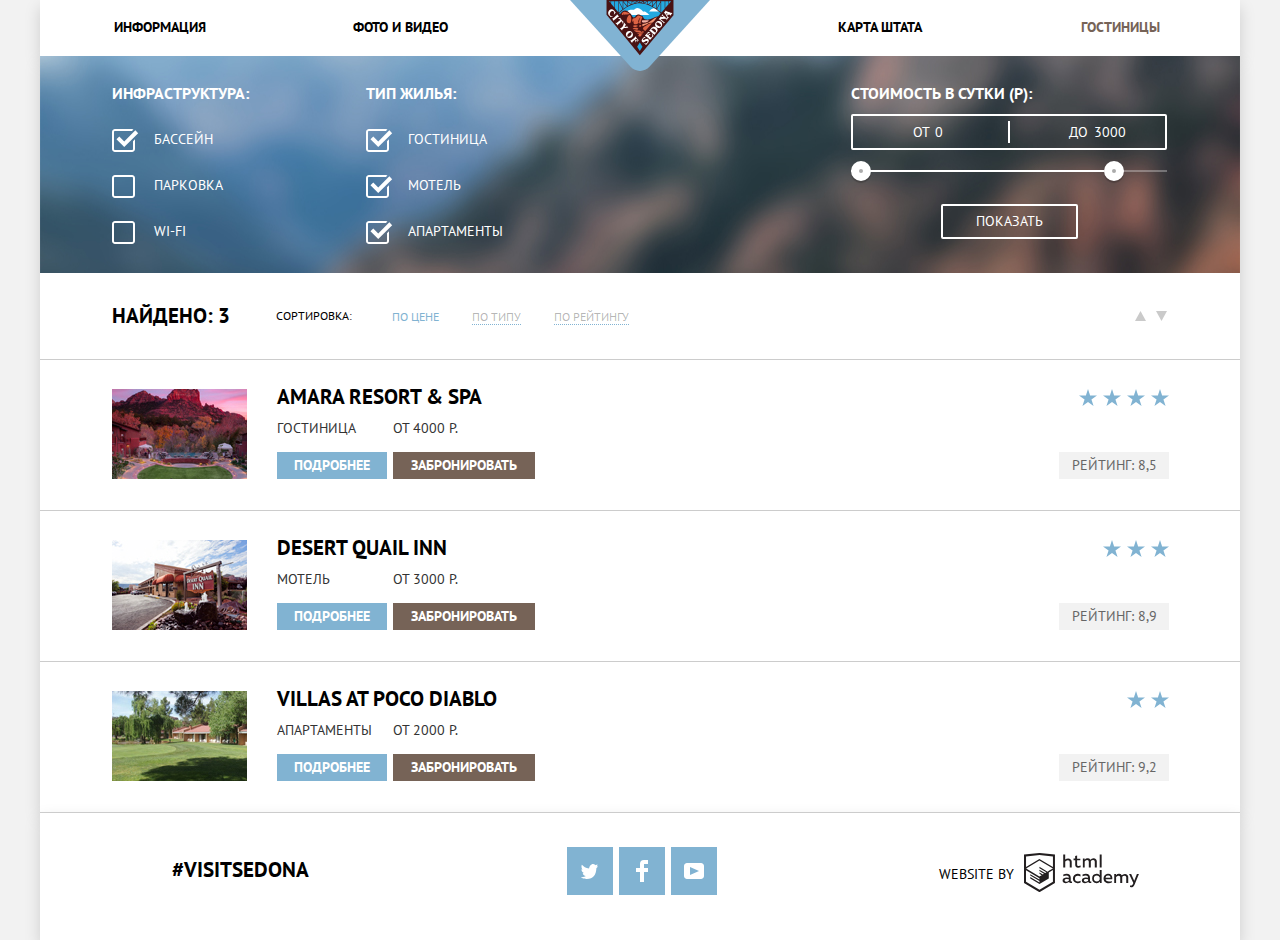
==== commit 557752ca: "первый" ====
--- a/inner.html
+++ b/inner.html
@@ -1,188 +1,191 @@
 <!DOCTYPE html>
 <html lang="ru">
-  <head>
-    <meta charset="utf-8">
-    <title>Выбор отеля</title>
-    <link href="https://fonts.googleapis.com/css?family=PT+Sans:400,700&amp;subset=cyrillic" rel="stylesheet">
-    <link href="css/normalize.css" rel="stylesheet">
-    <link href="css/style.css" rel="stylesheet">
-  </head>
-<body>
-    <header class="container">
-          <nav class="main-menu">
-              <a href="index.html">
-                  <img class="logo" src="img/logo.svg" alt="logotype - city of Sedona" width="140" height="70">
-              </a>
-              <ul>
-                  <li style="margin-right: 147px"><a href="#">Информация</a></li>
-                  <li style="margin-right: 392px"><a href="#">Фото и видео</a></li>
-                  <li><a href="#">Карта штата</a></li>
-                  <li class="main-menu-current" style="margin-left: 161px"><a>Гостиницы</a></li>
-              </ul>
-          </nav>
-    </header>
+    <head>
+        <meta charset="utf-8">
+        <title>Выбор отеля</title>
+        <link href="https://fonts.googleapis.com/css?family=PT+Sans:400,700&amp;subset=cyrillic" rel="stylesheet">
+        <link href="css/normalize.css" rel="stylesheet">
+        <link href="css/style-mini.css" rel="stylesheet">
+    </head>
+    <body>
+        <header class="container">
+            <nav class="main-menu">
+                <ul class="menu-left">
+                    <li><a href="#">Информация</a></li>
+                    <li><a href="#">Фото и видео</a></li>
+                </ul>
+                
+                <a class="logo-link" href="index.html">
+                    <img class="logo" src="img/logo.svg" alt="logotype - city of Sedona" width="140" height="70">
+                </a>
+                
+                <ul class="menu-right">
+                    <li><a href="#">Карта штата</a></li>
+                    <li class="main-menu-current"><a>Гостиницы</a></li>
+                </ul>
+            </nav>
+        </header>
     
-    <main class="container">
-        <h1 class="visually-hidden">Выбор отеля</h1>
-        <section class="filters">
-            <h2 class="visually-hidden">Фильтр отелей</h2>
-            <form class="filters-form" action="https://echo.htmlacademy.ru" method="post">
-                <div class="filters-left-part">
-                <fieldset class="infrastructure">
-                    <legend>Инфраструктура:</legend>           
-                    <input id="pool" type="checkbox" name="pool-checkbox" checked>
-                    <label for="pool">Бассейн</label>             
-                    <input id="parking" type="checkbox" name="parking-checkbox">
-                    <label for="parking">Парковка</label>                  
-                    <input id="wi-fi" type="checkbox" name="wi-fi-checkbox">
-                    <label for="wi-fi">Wi-Fi</label>                   
-                </fieldset>
+        <main class="container">
+            <h1 class="visually-hidden">Выбор отеля</h1>
+            <section class="filters">
+                <h2 class="visually-hidden">Фильтр отелей</h2>
+                <form class="filters-form" action="https://echo.htmlacademy.ru" method="post">
+                    <div class="filters-left-part">
+                        <fieldset class="infrastructure">
+                            <legend>Инфраструктура:</legend>           
+                            <input class="visually-hidden" id="pool" type="checkbox" name="pool-checkbox" checked>
+                            <label for="pool">Бассейн</label>             
+                            <input class="visually-hidden" id="parking" type="checkbox" name="parking-checkbox">
+                            <label for="parking">Парковка</label>                  
+                            <input class="visually-hidden" id="wi-fi" type="checkbox" name="wi-fi-checkbox">
+                            <label for="wi-fi">Wi-Fi</label>                   
+                        </fieldset>
                 
-                <fieldset class="accommodation">
-                    <legend>Тип жилья:</legend>
-                    <input id="hotel" type="checkbox" name="hotel-checkbox" checked>
-                    <label for="hotel">Гостиница</label>
-                    <input id="motel" type="checkbox" name="motel-checkbox" checked>
-                    <label for="motel">Мотель</label>
-                    <input id="apartment" type="checkbox" name="apartment-checkbox" checked>
-                    <label for="apartment">Апартаменты</label>
-                </fieldset>
+                        <fieldset class="accommodation">
+                            <legend>Тип жилья:</legend>
+                            <input class="visually-hidden" id="hotel" type="checkbox" name="hotel-checkbox" checked>
+                            <label for="hotel">Гостиница</label>
+                            <input class="visually-hidden" id="motel" type="checkbox" name="motel-checkbox" checked>
+                            <label for="motel">Мотель</label>
+                            <input class="visually-hidden" id="apartment" type="checkbox" name="apartment-checkbox" checked>
+                            <label for="apartment">Апартаменты</label>
+                        </fieldset>
+                    </div>
+            
+                    <div class="price-range">
+                        <b>Стоимость в сутки (Р):</b>
+                        <div class="price-control">
+                            <label for="from">от <input id="from" type="text" name="from" value="0"></label>
+                            <label for="to">до <input id="to" type="text" name="to" value="3000"></label>
+                        </div>
+                        <div class="range-control">
+                            <div class="scale">
+                                <div class="scale-mean"></div>
+                            </div>
+                            <span class="range range-min"></span>
+                            <span class="range range-max"></span>
+                        </div>
+                        <button type="submit">Показать</button>
+                    </div>
+                </form>
+            </section>
+        
+            <section class="results">
+                <h2>Найдено: 3</h2>
+                <div class="results-center">
+                    <p>Сортировка:</p>
+                    <ul class="results-sorting">
+                        <li class="results-current"><a>По цене</a></li>
+                        <li><a href="#">По типу</a></li>
+                        <li><a href="#">По рейтингу</a></li>
+                    </ul>
                 </div>
-            
-                <div class="price-range">
-                    <b>Стоимость в сутки (Р):</b>
-                    <div class="price-control">
-                        <label for="from">от <input id="from" type="text" name="from" value="0"></label>
-                        <label for="to">до <input id="to" type="text" name="to" value="3000"></label>
-                    </div>
-                    <div class="range-control">
-                        <div class="scale">
-                            <div class="scale-mean"></div>
+                <ul class="arrows">
+                    <li><a href="#" aria-label="упорядочить по возрастанию"><svg xmlns="http://www.w3.org/2000/svg" width="11" height="10" viewBox="0 0 11 10"><path fill="#231F20" d="M5.5 0L0 10h11z"/></svg></a></li>
+                    <li><a href="#" aria-label="упорядочить по убыванию"><svg xmlns="http://www.w3.org/2000/svg" width="11" height="10" viewBox="0 0 11 10"><path fill="#231F20" d="M5.5 10L0 0h11"/></svg></a></li>
+                </ul>
+            </section>
+        
+            <section class="hotels">
+                <h2 class="visually-hidden">Отели</h2>
+                <ul class="hotels-list">
+                    <li class="hotel">
+                        <img class="hotels-foto" src="img/hotel-1.jpg" alt="Amara Resort & Spa" width="135" height="90">
+                        <div class="hotel-item">
+                            <h3><a class="hotels-name" href="#">Amara Resort & Spa</a></h3>
+                            <div class="wrap">
+                                <p class="hotel-more">
+                                    <span>Гостиница</span>
+                                    <a class="button-more" href="#">Подробнее</a>
+                                </p>
+                                <p class="hotel-book">
+                                    <span>От 4000 Р.</span>
+                                    <a class="button-book" href="#">Забронировать</a>
+                                </p>
+                            </div>
                         </div>
-                        <span class="range range-min"></span>
-                        <span class="range range-max"></span>
-                    </div>
-                    <button type="submit">Показать</button>
-                </div>
-            </form>
-        </section>
-        
-        <section class="results">
-            <h2>Найдено: 3</h2>
-            <div class="results-center">
-                <p>Сортировка:</p>
-                <ul class="results-sorting">
-                    <li class="results-current"><a>По цене</a></li>
-                    <li><a href="#">По типу</a></li>
-                    <li><a href="#">По рейтингу</a></li>
+                        <div class="hotels-list-rating">
+                            <ul class="stars" aria-label="4 звезды">
+                                <li></li>
+                                <li></li>
+                                <li></li>
+                                <li></li>
+                            </ul>
+                            <span class="hotel-rating">Рейтинг: 8,5</span>
+                        </div>
+                    </li>
+                
+                    <li class="hotel">
+                        <img class="hotels-foto" src="img/hotel-2.jpg" alt="Desert Quail Inn" width="135" height="90">
+                        <div class="hotel-item">
+                            <h3><a class="hotels-name" href="#">Desert Quail Inn</a></h3>
+                            <div class="wrap">
+                                <p class="hotel-more">
+                                    <span>Мотель</span>
+                                    <a class="button-more" href="#">Подробнее</a>
+                                </p>
+                                <p class="hotel-book">
+                                    <span>От 3000 Р.</span>
+                                    <a class="button-book" href="#">Забронировать</a>
+                                </p>
+                            </div> 
+                        </div>
+                        <div class="hotels-list-rating">
+                            <ul class="stars" aria-label="3 звезды">
+                                <li></li>
+                                <li></li>
+                                <li></li>
+                            </ul>
+                            <span class="hotel-rating">Рейтинг: 8,9</span>
+                        </div>
+                    </li>
+                
+                    <li class="hotel">
+                        <img class="hotels-foto" src="img/hotel-3.jpg" alt="Villas at Poco Diablo" width="135" height="90">
+                        <div class="hotel-item">
+                            <h3><a class="hotels-name" href="#">Villas at Poco Diablo</a></h3>
+                            <div class="wrap">
+                                <p class="hotel-more">
+                                    <span>Апартаменты</span>
+                                    <a class="button-more" href="#">Подробнее</a>
+                                </p>
+                                <p class="hotel-book">
+                                    <span>От 2000 Р.</span>
+                                    <a class="button-book" href="#">Забронировать</a>
+                                </p>
+                            </div>
+                        </div>
+                        <div class="hotels-list-rating">
+                            <ul class="stars" aria-label="2 звезды">
+                                <li></li>
+                                <li></li>
+                            </ul>
+                            <span class="hotel-rating">Рейтинг: 9,2</span>
+                        </div>
+                    </li>
                 </ul>
+            </section>
+        </main>
+    
+        <footer class="footer-nav container">
+            <div class="footer-down">
+                <b class="hashtag" aria-label="хештег visit Sedona">#visitSEDONA</b>
+                <ul class="social">
+                    <li><a class="social-button" href="#" aria-label="Седона в Твиттер"><span class="visually-hidden">Twitter</span><svg xmlns="http://www.w3.org/2000/svg" xmlns:xlink="http://www.w3.org/1999/xlink" width="17" height="15" viewBox="0 0 17 15"><path fill="#FFF" d="M10.95.144c1.685-.496 2.984.27 3.577 1.179.673-.231 1.331-.481 2.011-.708a2.345 2.345 0 0 1-.857 1.768c.685.17 1.304-.491 1.304-.491-.169 1-1.006 1.788-1.563 2.024-.231 6.75-3.175 11.217-10.077 11.082h-.446c-.41 0-4.164-.46-4.898-1.887 2.271.196 3.893-.422 4.693-1.177-.96-.3-2.679-.477-2.979-2.95.349.106.564.228 1.19.119C1.705 8.247.374 7.53.448 5.33c.285.328 1.067.536 1.34.472C1.085 5.561-.182 2.442.894.85c1.818 1.854 3.735 3.606 7.152 3.773C8.254 2.33 9.183.793 10.95.144z"/></svg></a></li>
+              
+                    <li><a class="social-button" href="#" aria-label="Седона в Фейсбук"><span class="visually-hidden">FaceBook</span><svg xmlns="http://www.w3.org/2000/svg" width="12" height="22" viewBox="0 0 12 22"><path fill="#FFF" d="M12 4V0H8a4 4 0 0 0-4 4v4H0v4h4v10h4V12h4V8H8V4h4z"/></svg></a></li>
+              
+                    <li><a class="social-button" href="#" aria-label="Седона в Ютуб"><span class="visually-hidden">YouTube</span><svg xmlns="http://www.w3.org/2000/svg" xmlns:xlink="http://www.w3.org/1999/xlink" width="20" height="16" viewBox="0 0 20 16"><path fill="#FFF" d="M17 0H3C1.35 0 0 1.35 0 3v10c0 1.65 1.35 3 3 3h14c1.65 0 3-1.35 3-3V3c0-1.65-1.35-3-3-3zM6.027 11.998V4.002L15.014 8l-8.987 3.998z"/></svg></a></li>
+                </ul>
+          
+                <p>
+                    <span>Website by</span>
+                    <a class="html-academy" href="https://htmlacademy.ru/intensive/htmlcss">
+                        <svg id="Layer_1" data-name="Layer 1" xmlns="http://www.w3.org/2000/svg" viewBox="0 0 108.08 36.85"><title>logo-htmlacademy-small1</title><path d="M44.61,26.88a2,2,0,0,0,.55-0.1v1.33a3.25,3.25,0,0,1-1.18.21,1.67,1.67,0,0,1-1.67-1,4.84,4.84,0,0,1-3.14,1.08c-1.51,0-2.91-.83-2.91-2.55,0-2.13,2-2.79,3.71-2.79a11.08,11.08,0,0,1,2.17.25v-0.3c0-1-.76-1.77-2.19-1.77a7.42,7.42,0,0,0-3,.64v-1.7a10.21,10.21,0,0,1,3.19-.55c2.36,0,3.81,1.12,3.81,3.65v3a0.54,0.54,0,0,0,.49.59h0.17Zm-6.44-1.13A1.35,1.35,0,0,0,39.63,27h0.11a3.39,3.39,0,0,0,2.41-1V24.58a9.72,9.72,0,0,0-1.81-.21c-1,0-2.16.33-2.16,1.38h0Zm12.36-6.11a5,5,0,0,1,2.57.64V22a4.08,4.08,0,0,0-2.3-.7,2.75,2.75,0,1,0,0,5.49,5,5,0,0,0,2.43-.64v1.71a6.27,6.27,0,0,1-2.76.57A4.21,4.21,0,0,1,46,24.51q0-.21,0-0.41a4.32,4.32,0,0,1,4.18-4.46h0.38Zm12.17,7.24a2,2,0,0,0,.55-0.1v1.33a3.25,3.25,0,0,1-1.18.21,1.67,1.67,0,0,1-1.67-1,4.84,4.84,0,0,1-3.14,1.08c-1.51,0-2.91-.83-2.91-2.55,0-2.13,2-2.79,3.71-2.79a11.08,11.08,0,0,1,2.17.25v-0.3c0-1-.76-1.77-2.19-1.77a7.42,7.42,0,0,0-3,.64v-1.7a10.21,10.21,0,0,1,3.19-.55c2.36,0,3.81,1.12,3.81,3.65v3a0.54,0.54,0,0,0,.49.59h0.17Zm-6.44-1.13A1.35,1.35,0,0,0,57.73,27h0.11a3.39,3.39,0,0,0,2.41-1V24.58a9.72,9.72,0,0,0-1.81-.21c-1.06,0-2.16.33-2.16,1.38h0ZM73,16V28.2H71.35V26.88a3.88,3.88,0,0,1-3.19,1.54,4.4,4.4,0,0,1,0-8.78,3.81,3.81,0,0,1,3,1.3V16H73Zm-4.53,5.22a2.76,2.76,0,1,0,0,5.52A2.86,2.86,0,0,0,71.15,25V23A2.91,2.91,0,0,0,68.49,21.27ZM79,19.64c3.31,0,4.46,2.68,3.92,5.09H76.7c0.21,1.5,1.67,2.11,3.19,2.11a6.11,6.11,0,0,0,2.64-.59v1.6a7.14,7.14,0,0,1-3,.57C77,28.42,74.78,27,74.78,24a4.18,4.18,0,0,1,4-4.39H79Zm0.09,1.54a2.28,2.28,0,0,0-2.44,2.1v0.06H81.3A2,2,0,0,0,79.13,21.18Zm5.73,7V19.87h1.65v1a3.81,3.81,0,0,1,2.78-1.27A2.86,2.86,0,0,1,91.89,21a4.12,4.12,0,0,1,2.91-1.33A3.06,3.06,0,0,1,98,23V28.2h-1.9V23.05a1.59,1.59,0,0,0-1.42-1.75H94.42a2.8,2.8,0,0,0-2.07,1.12V28.2h-1.9V23.05A1.59,1.59,0,0,0,89,21.31H88.8a3,3,0,0,0-2.21,1.29v5.63H84.86Zm21.31-8.33h1.9l-3.91,9.46c-0.9,2.17-2.09,2.86-3.35,2.86a4.76,4.76,0,0,1-1.1-.14V30.46a2.86,2.86,0,0,0,.85.12c0.9,0,1.58-.64,2.07-1.9l0.17-.42-4-8.4h2l2.86,6.29ZM38.73,1.46V6.22a3.81,3.81,0,0,1,2.7-1.14,3.25,3.25,0,0,1,3.44,3.4v5.15H43V8.72a1.81,1.81,0,0,0-1.61-2h-0.3a2.93,2.93,0,0,0-2.32,1.39v5.52h-1.9V1.46h1.9ZM49.94,2.31v3h3V6.91h-3v3.81c0,1.1.5,1.46,1.58,1.46a4.49,4.49,0,0,0,1.69-.33v1.6A6.8,6.8,0,0,1,51,13.8a2.55,2.55,0,0,1-2.86-2.74V6.89H46.58V5.26h1.5V2.74Zm5.4,11.31V5.28H57v1A3.81,3.81,0,0,1,59.77,5a2.86,2.86,0,0,1,2.6,1.33A4.12,4.12,0,0,1,65.28,5,3.06,3.06,0,0,1,68.44,8.4v5.21h-1.9V8.46a1.59,1.59,0,0,0-1.42-1.75H64.89a2.8,2.8,0,0,0-2.07,1.12v5.78h-1.9V8.46A1.59,1.59,0,0,0,59.5,6.71H59.27A3,3,0,0,0,57.06,8v5.63H55.34ZM71.17,1.45H73V13.6H71.17V1.45ZM14.71,0H14.55L0,1.54V28.21l14.55,8.66,14.55-8.66V1.54Zm12.5,27.1L14.55,34.64,1.9,27.12V16.18l12.59,7.5V25L5.86,19.9v1.31l8.68,5.21v1.39L5.87,22.65V24l8.68,5.21,8.75-5.24V18.31L27.2,16V27.12Zm0-12.53-3.48,2-1.6,1L14.51,13v1.31L21,18.23H21l-0.14.09-1,.54-5.37-3.2V17l4.24,2.52-1,.67-3.2-1.9v1.31l2.1,1.24L14.5,22.1,2,14.65,14.51,7.11Zm0-1.32L14.49,5.76,1.91,13.25v-10L14.56,1.92,27.21,3.25v10h0Z" transform="translate(0 -0.02)" fill="#231f20"/></svg>
+                    </a>
+                </p>
             </div>
-            <ul class="arrows">
-                <li><a href="#" aria-label="упорядочить по возрастанию"><svg xmlns="http://www.w3.org/2000/svg" width="11" height="10" viewBox="0 0 11 10"><path fill="#231F20" d="M5.5 0L0 10h11z"/></svg></a></li>
-                <li><a href="#" aria-label="упорядочить по убыванию"><svg xmlns="http://www.w3.org/2000/svg" width="11" height="10" viewBox="0 0 11 10"><path fill="#231F20" d="M5.5 10L0 0h11"/></svg></a></li>
-            </ul>
-        </section>
-        
-        <section class="hotels">
-            <h2 class="visually-hidden">Отели</h2>
-            <ul class="hotels-list">
-                <li class="hotel">
-                    <img class="hotels-foto" src="img/hotel-1.jpg" alt="Amara Resort & Spa" width="135" height="90">
-                    <div class="hotel-item">
-                        <h3><a class="hotels-name" href="#">Amara Resort & Spa</a></h3>
-                        <div class="wrap">
-                            <p class="hotel-more">
-                                <span>Гостиница</span>
-                                <a class="button-more" href="#">Подробнее</a>
-                            </p>
-                            <p class="hotel-book">
-                                <span>От 4000 Р.</span>
-                                <a class="button-book" href="#">Забронировать</a>
-                            </p>
-                        </div>
-                    </div>
-                    <div class="hotels-list-rating">
-                        <ul class="stars" aria-label="4 звезды">
-                            <li></li>
-                            <li></li>
-                            <li></li>
-                            <li></li>
-                        </ul>
-                        <span class="hotel-rating">Рейтинг: 8,5</span>
-                    </div>
-                </li>
-                
-                <li class="hotel">
-                    <img class="hotels-foto" src="img/hotel-2.jpg" alt="Desert Quail Inn" width="135" height="90">
-                    <div class="hotel-item">
-                        <h3><a class="hotels-name" href="#">Desert Quail Inn</a></h3>
-                        <div class="wrap">
-                            <p class="hotel-more">
-                                <span>Мотель</span>
-                                <a class="button-more" href="#">Подробнее</a>
-                            </p>
-                            <p class="hotel-book">
-                                <span>От 3000 Р.</span>
-                                <a class="button-book" href="#">Забронировать</a>
-                            </p>
-                        </div> 
-                    </div>
-                    <div class="hotels-list-rating">
-                        <ul class="stars" aria-label="3 звезды">
-                            <li></li>
-                            <li></li>
-                            <li></li>
-                        </ul>
-                        <span class="hotel-rating">Рейтинг: 8,9</span>
-                    </div>
-                </li>
-                
-                <li class="hotel">
-                    <img class="hotels-foto" src="img/hotel-3.jpg" alt="Villas at Poco Diablo" width="135" height="90">
-                    <div class="hotel-item">
-                        <h3><a class="hotels-name" href="#">Villas at Poco Diablo</a></h3>
-                        <div class="wrap">
-                            <p class="hotel-more">
-                                <span>Апартаменты</span>
-                                <a class="button-more" href="#">Подробнее</a>
-                            </p>
-                            <p class="hotel-book">
-                                <span>От 2000 Р.</span>
-                                <a class="button-book" href="#">Забронировать</a>
-                            </p>
-                        </div>
-                    </div>
-                    <div class="hotels-list-rating">
-                        <ul class="stars" aria-label="2 звезды">
-                            <li></li>
-                            <li></li>
-                            </ul>
-                        <span class="hotel-rating">Рейтинг: 9,2</span>
-                    </div>
-                </li>
-            </ul>
-        </section>
-    </main>
-    
-    <footer class="footer-nav container">
-            <div class="footer-wrap">
-            <b class="hashtag" aria-label="хештег visit Sedona">#visitSEDONA</b>
-          
-            <ul class="social">
-              <li><a class="social-button" href="#" aria-label="Седона в Твиттер"><span class="visually-hidden">Twitter</span><svg xmlns="http://www.w3.org/2000/svg" xmlns:xlink="http://www.w3.org/1999/xlink" width="17" height="15" viewBox="0 0 17 15"><path fill="#FFF" d="M10.95.144c1.685-.496 2.984.27 3.577 1.179.673-.231 1.331-.481 2.011-.708a2.345 2.345 0 0 1-.857 1.768c.685.17 1.304-.491 1.304-.491-.169 1-1.006 1.788-1.563 2.024-.231 6.75-3.175 11.217-10.077 11.082h-.446c-.41 0-4.164-.46-4.898-1.887 2.271.196 3.893-.422 4.693-1.177-.96-.3-2.679-.477-2.979-2.95.349.106.564.228 1.19.119C1.705 8.247.374 7.53.448 5.33c.285.328 1.067.536 1.34.472C1.085 5.561-.182 2.442.894.85c1.818 1.854 3.735 3.606 7.152 3.773C8.254 2.33 9.183.793 10.95.144z"/></svg></a></li>
-              
-              <li><a class="social-button" href="#" aria-label="Седона в Фейсбук"><span class="visually-hidden">FaceBook</span><svg xmlns="http://www.w3.org/2000/svg" width="12" height="22" viewBox="0 0 12 22"><path fill="#FFF" d="M12 4V0H8a4 4 0 0 0-4 4v4H0v4h4v10h4V12h4V8H8V4h4z"/></svg></a></li>
-              
-              <li><a class="social-button" href="#" aria-label="Седона в Ютуб"><span class="visually-hidden">YouTube</span><svg xmlns="http://www.w3.org/2000/svg" xmlns:xlink="http://www.w3.org/1999/xlink" width="20" height="16" viewBox="0 0 20 16"><path fill="#FFF" d="M17 0H3C1.35 0 0 1.35 0 3v10c0 1.65 1.35 3 3 3h14c1.65 0 3-1.35 3-3V3c0-1.65-1.35-3-3-3zM6.027 11.998V4.002L15.014 8l-8.987 3.998z"/></svg></a></li>
-            </ul>
-          
-            <p>
-              <span>Website by</span>
-              <a class="html-academy" href="https://htmlacademy.ru/intensive/htmlcss">
-                  <svg id="Layer_1" data-name="Layer 1" xmlns="http://www.w3.org/2000/svg" viewBox="0 0 108.08 36.85"><title>logo-htmlacademy-small1</title><path d="M44.61,26.88a2,2,0,0,0,.55-0.1v1.33a3.25,3.25,0,0,1-1.18.21,1.67,1.67,0,0,1-1.67-1,4.84,4.84,0,0,1-3.14,1.08c-1.51,0-2.91-.83-2.91-2.55,0-2.13,2-2.79,3.71-2.79a11.08,11.08,0,0,1,2.17.25v-0.3c0-1-.76-1.77-2.19-1.77a7.42,7.42,0,0,0-3,.64v-1.7a10.21,10.21,0,0,1,3.19-.55c2.36,0,3.81,1.12,3.81,3.65v3a0.54,0.54,0,0,0,.49.59h0.17Zm-6.44-1.13A1.35,1.35,0,0,0,39.63,27h0.11a3.39,3.39,0,0,0,2.41-1V24.58a9.72,9.72,0,0,0-1.81-.21c-1,0-2.16.33-2.16,1.38h0Zm12.36-6.11a5,5,0,0,1,2.57.64V22a4.08,4.08,0,0,0-2.3-.7,2.75,2.75,0,1,0,0,5.49,5,5,0,0,0,2.43-.64v1.71a6.27,6.27,0,0,1-2.76.57A4.21,4.21,0,0,1,46,24.51q0-.21,0-0.41a4.32,4.32,0,0,1,4.18-4.46h0.38Zm12.17,7.24a2,2,0,0,0,.55-0.1v1.33a3.25,3.25,0,0,1-1.18.21,1.67,1.67,0,0,1-1.67-1,4.84,4.84,0,0,1-3.14,1.08c-1.51,0-2.91-.83-2.91-2.55,0-2.13,2-2.79,3.71-2.79a11.08,11.08,0,0,1,2.17.25v-0.3c0-1-.76-1.77-2.19-1.77a7.42,7.42,0,0,0-3,.64v-1.7a10.21,10.21,0,0,1,3.19-.55c2.36,0,3.81,1.12,3.81,3.65v3a0.54,0.54,0,0,0,.49.59h0.17Zm-6.44-1.13A1.35,1.35,0,0,0,57.73,27h0.11a3.39,3.39,0,0,0,2.41-1V24.58a9.72,9.72,0,0,0-1.81-.21c-1.06,0-2.16.33-2.16,1.38h0ZM73,16V28.2H71.35V26.88a3.88,3.88,0,0,1-3.19,1.54,4.4,4.4,0,0,1,0-8.78,3.81,3.81,0,0,1,3,1.3V16H73Zm-4.53,5.22a2.76,2.76,0,1,0,0,5.52A2.86,2.86,0,0,0,71.15,25V23A2.91,2.91,0,0,0,68.49,21.27ZM79,19.64c3.31,0,4.46,2.68,3.92,5.09H76.7c0.21,1.5,1.67,2.11,3.19,2.11a6.11,6.11,0,0,0,2.64-.59v1.6a7.14,7.14,0,0,1-3,.57C77,28.42,74.78,27,74.78,24a4.18,4.18,0,0,1,4-4.39H79Zm0.09,1.54a2.28,2.28,0,0,0-2.44,2.1v0.06H81.3A2,2,0,0,0,79.13,21.18Zm5.73,7V19.87h1.65v1a3.81,3.81,0,0,1,2.78-1.27A2.86,2.86,0,0,1,91.89,21a4.12,4.12,0,0,1,2.91-1.33A3.06,3.06,0,0,1,98,23V28.2h-1.9V23.05a1.59,1.59,0,0,0-1.42-1.75H94.42a2.8,2.8,0,0,0-2.07,1.12V28.2h-1.9V23.05A1.59,1.59,0,0,0,89,21.31H88.8a3,3,0,0,0-2.21,1.29v5.63H84.86Zm21.31-8.33h1.9l-3.91,9.46c-0.9,2.17-2.09,2.86-3.35,2.86a4.76,4.76,0,0,1-1.1-.14V30.46a2.86,2.86,0,0,0,.85.12c0.9,0,1.58-.64,2.07-1.9l0.17-.42-4-8.4h2l2.86,6.29ZM38.73,1.46V6.22a3.81,3.81,0,0,1,2.7-1.14,3.25,3.25,0,0,1,3.44,3.4v5.15H43V8.72a1.81,1.81,0,0,0-1.61-2h-0.3a2.93,2.93,0,0,0-2.32,1.39v5.52h-1.9V1.46h1.9ZM49.94,2.31v3h3V6.91h-3v3.81c0,1.1.5,1.46,1.58,1.46a4.49,4.49,0,0,0,1.69-.33v1.6A6.8,6.8,0,0,1,51,13.8a2.55,2.55,0,0,1-2.86-2.74V6.89H46.58V5.26h1.5V2.74Zm5.4,11.31V5.28H57v1A3.81,3.81,0,0,1,59.77,5a2.86,2.86,0,0,1,2.6,1.33A4.12,4.12,0,0,1,65.28,5,3.06,3.06,0,0,1,68.44,8.4v5.21h-1.9V8.46a1.59,1.59,0,0,0-1.42-1.75H64.89a2.8,2.8,0,0,0-2.07,1.12v5.78h-1.9V8.46A1.59,1.59,0,0,0,59.5,6.71H59.27A3,3,0,0,0,57.06,8v5.63H55.34ZM71.17,1.45H73V13.6H71.17V1.45ZM14.71,0H14.55L0,1.54V28.21l14.55,8.66,14.55-8.66V1.54Zm12.5,27.1L14.55,34.64,1.9,27.12V16.18l12.59,7.5V25L5.86,19.9v1.31l8.68,5.21v1.39L5.87,22.65V24l8.68,5.21,8.75-5.24V18.31L27.2,16V27.12Zm0-12.53-3.48,2-1.6,1L14.51,13v1.31L21,18.23H21l-0.14.09-1,.54-5.37-3.2V17l4.24,2.52-1,.67-3.2-1.9v1.31l2.1,1.24L14.5,22.1,2,14.65,14.51,7.11Zm0-1.32L14.49,5.76,1.91,13.25v-10L14.56,1.92,27.21,3.25v10h0Z" transform="translate(0 -0.02)" fill="#231f20"/></svg>
-              </a>
-            </p>
-              </div>
-          </footer>
+        </footer>
     </body>
 </html>
--- a/css/style-mini.css
+++ b/css/style-mini.css
@@ -0,0 +1,872 @@
+@keyframes show {
+    0% {
+        transform-origin: top;
+        transform: scaleY(.01)
+    }
+
+    to {
+        transform-origin: top;
+        transform: scaleY(1)
+    }
+}
+
+body {
+    margin: 0;
+    padding: 0;
+    font-family: "PT Sans",Arial,sans-serif;
+    font-size: 14px;
+    line-height: 26px;
+    color: #000;
+    text-transform: uppercase;
+    background-color: #f2f2f2
+}
+
+.visually-hidden {
+    position: absolute;
+    clip: rect(0 0 0 0);
+    width: 1px;
+    height: 1px;
+    margin: -1px
+}
+
+a {
+    text-decoration: none
+}
+
+img {
+    max-width: 100%;
+    height: auto
+}
+
+.container {
+    box-shadow: 0 7px 15px 0 rgba(0,1,1,.15)
+}
+
+.main-menu {
+    position: relative;
+    display: flex;
+    justify-content: space-between;
+    height: 56px;
+    background-color: #fff
+}
+
+.main-menu a {
+    font-weight: 700;
+    color: #000
+}
+
+.main-menu a:focus,.main-menu a:hover {
+    color: #81b3d2
+}
+
+.main-menu a:active {
+    color: rgba(0,0,0,.3)
+}
+
+.main-menu .logo {
+    position: absolute;
+    left: 50%;
+    right: 50%;
+    top: 0;
+    transform: translateX(-50%)
+}
+
+.main-menu li {
+    width: 240px
+}
+
+.menu-left,.menu-right {
+    display: flex;
+    text-align: center;
+    padding: 0;
+    list-style: none
+}
+
+.container {
+    width: 1200px;
+    margin-left: auto;
+    margin-right: auto;
+    background-color: #fff
+}
+
+.heading {
+    height: 508px;
+    margin-bottom: 58px;
+    background-color: #eee;
+    background-image: url(../img/intro-mask.svg),url(../img/background.jpg);
+    background-repeat: no-repeat,no-repeat;
+    background-position: 0 451px,50% 21%
+}
+
+.heading .welcome {
+    margin-top: 75px
+}
+
+.city,.heading,.reasons {
+    text-align: center
+}
+
+.city {
+    padding-right: 355px;
+    padding-left: 355px;
+    margin-bottom: 52px
+}
+
+.city h2 {
+    margin-bottom: 30px;
+    font-size: 21px
+}
+
+.city p {
+    color: #333
+}
+
+.reasons {
+    margin-bottom: 50px;
+    line-height: 21px
+}
+
+.reasons section {
+    display: flex;
+    flex-wrap: wrap
+}
+
+.reasons h3 {
+    margin: 0 0 20px;
+    padding-top: 45px;
+    padding-right: 122px;
+    padding-left: 122px;
+    font-weight: 700;
+    font-size: 21px
+}
+
+.reasons p {
+    padding: 4px 57px;
+    color: #333
+}
+
+.reason-1,.reason-2 {
+    max-width: 400px;
+    min-height: 256px;
+    color: #fff;
+    background-color: #81b3d2
+}
+
+.reason-1 p,.reason-2 p {
+    color: #fff
+}
+
+.hotels-food ul {
+    display: flex;
+    list-style: none;
+    margin: 0;
+    padding: 0
+}
+
+.hotels-food li {
+    position: relative;
+    max-width: 400px;
+    min-height: 330px
+}
+
+.hotels-food h3 {
+    padding-top: 160px
+}
+
+.reason-hotels::before {
+    content: "";
+    position: absolute;
+    left: 163px;
+    top: 60px;
+    width: 75px;
+    height: 76px;
+    background-image: url(../img/icon-1.svg);
+    background-repeat: no-repeat
+}
+
+.reason-food::before {
+    left: 163px;
+    top: 60px
+}
+
+.reason-food::before,.reason-souvenir::before {
+    content: "";
+    position: absolute;
+    width: 75px;
+    height: 76px;
+    background-repeat: no-repeat
+}
+
+.reason-food::before {
+    background-image: url(../img/icon-3.svg)
+}
+
+.reason-souvenir::before {
+    left: 170px;
+    top: 55px;
+    background-image: url(../img/icon-2.svg)
+}
+
+.tourism div {
+    max-width: 400px;
+    min-height: 256px;
+    background-color: #eee
+}
+
+.bridge div {
+    max-height: 256px
+}
+
+.search-hotel {
+    text-align: center
+}
+
+.search-hotel b {
+    margin-bottom: 35px;
+    font-size: 30px;
+    line-height: 36px
+}
+
+.search-hotel p {
+    margin: 25px 10px 45px;
+    line-height: 24px;
+    color: #333
+}
+
+.search-hotel .search {
+    width: 568px;
+    height: 86px;
+    font-size: 21px;
+    font-weight: 700;
+    text-transform: inherit;
+    color: #fff;
+    background-color: #766357;
+    border: 0
+}
+
+.search-hotel .search:focus,.search-hotel .search:hover {
+    background-color: #604e43
+}
+
+.search-hotel .search:active {
+    color: rgba(255,255,255,.3);
+    background-color: #503e33
+}
+
+.map {
+    position: relative;
+    z-index: 1
+}
+
+.map-frame {
+    width: 1200px;
+    height: 593px;
+    border: 0
+}
+
+.transparent {
+    position: absolute;
+    left: 0;
+    bottom: 0;
+    z-index: 2;
+    background-color: #fff;
+    opacity: .9
+}
+
+.footer-nav {
+    position: relative
+}
+
+.footer-down,.footer-nav .social {
+    display: flex;
+    flex-wrap: wrap;
+    justify-content: space-between
+}
+
+.footer-down {
+    min-height: 128px
+}
+
+.footer-nav .hashtag {
+    margin-top: 45px;
+    margin-left: 132px;
+    font-size: 21px
+}
+
+.footer-nav .social {
+    width: 150px;
+    margin: 35px 0 0;
+    padding-left: 35px;
+    list-style: none
+}
+
+.social-button {
+    display: flex;
+    justify-content: center;
+    align-items: center;
+    width: 46px;
+    height: 48px;
+    background-color: #81b3d2
+}
+
+.social-button:focus,.social-button:hover {
+    background-color: #669ec0
+}
+
+.social-button:active {
+    background-color: #5496bd
+}
+
+.social-button:active path {
+    fill: rgba(255,255,255,.3)
+}
+
+.footer-nav p {
+    display: flex;
+    justify-content: space-between;
+    align-items: center;
+    width: 200px;
+    margin: -5px 101px 0 0
+}
+
+.html-academy {
+    display: block;
+    width: 115px;
+    height: 41px
+}
+
+.html-academy:focus path,.html-academy:hover path {
+    fill: #81b3d2
+}
+
+.html-academy:active path {
+    fill: #bdbbbc
+}
+
+.search-wrap {
+    position: relative
+}
+
+.popup-search {
+    position: absolute;
+    left: 316px;
+    display: none;
+    z-index: 2;
+    width: 458px;
+    height: 340px;
+    padding-top: 55px;
+    padding-right: 55px;
+    padding-left: 57px;
+    font-weight: 700
+}
+
+.popup-no-js,.popup-show {
+    display: block
+}
+
+.popup-show {
+    animation: show 1s
+}
+
+.popup-search form {
+    display: flex;
+    flex-direction: column;
+    justify-content: space-between
+}
+
+.popup-search p {
+    justify-content: space-between;
+    margin: 0 0 30px
+}
+
+.popup-search .together,.popup-search p {
+    display: flex;
+    align-items: center
+}
+
+.popup-search input {
+    height: 36px;
+    padding-left: 12px;
+    font-weight: 700;
+    text-transform: inherit;
+    background-color: #f2f2f2;
+    border: 0;
+    overflow: hidden
+}
+
+.popup-date {
+    width: 297px
+}
+
+.popup-number {
+    width: 25px
+}
+
+.popup-search input:hover {
+    background-color: #ebebeb
+}
+
+.popup-search input:focus {
+    background-color: #fff;
+    border: 2px solid #e5e5e5
+}
+
+.popup-search .calendar,.popup-search .minus,.popup-search .plus {
+    width: 38px;
+    height: 38px;
+    font-size: 25px;
+    font-weight: 700;
+    color: #cacaca;
+    background-color: #f2f2f2;
+    border: 0
+}
+
+.popup-search .minus:focus,.popup-search .minus:hover,.popup-search .plus:focus,.popup-search .plus:hover {
+    color: #000
+}
+
+.popup-search .minus:active,.popup-search .plus:active {
+    color: #81b3d2
+}
+
+.arrows path,.popup-search .calendar path {
+    fill: #cacaca
+}
+
+.arrows a:focus path,.arrows a:hover path,.popup-search .calendar:focus path,.popup-search .calendar:hover path {
+    fill: #000
+}
+
+.arrows a:active path,.popup-search .calendar:active path {
+    fill: #81b3d2
+}
+
+.popup-search-button {
+    display: block;
+    width: 456px;
+    height: 58px;
+    margin-top: 23px;
+    margin-bottom: 55px;
+    font-weight: 700;
+    font-size: 21px;
+    text-align: center;
+    text-transform: inherit;
+    color: #fff;
+    background-color: #81b3d2;
+    border: 0
+}
+
+.popup-search-button:focus,.popup-search-button:hover {
+    background-color: #669ec0
+}
+
+.popup-search-button:active {
+    color: rgba(255,255,255,.3);
+    background-color: #5496bd
+}
+
+.main-menu-current a,.main-menu-current a:active,.main-menu-current a:focus,.main-menu-current a:hover {
+    color: #766357
+}
+
+.filters {
+    min-height: 190px;
+    margin: 0;
+    padding-top: 27px;
+    padding-right: 73px;
+    padding-left: 70px;
+    color: #fff;
+    background-color: #81b3d2;
+    background-image: url(../img/filter-background.jpg);
+    background-repeat: no-repeat;
+    background-position: center 16%
+}
+
+.filters-form,.filters-left-part {
+    display: flex;
+    justify-content: space-between
+}
+
+.infrastructure {
+    width: 250px
+}
+
+.filters-form fieldset {
+    display: flex;
+    flex-direction: column;
+    padding: 0;
+    border: 0
+}
+
+.filters-form label {
+    position: relative;
+    display: block;
+    margin-bottom: 25px;
+    padding-left: 42px
+}
+
+.visually-hidden:not(:focus):not(:active),input[type=checkbox].visually-hidden {
+    position: absolute;
+    width: 1px;
+    height: 1px;
+    margin: -1px;
+    border: 0;
+    padding: 0;
+    white-space: nowrap;
+    clip-path: inset(100%);
+    clip: rect(0 0 0 0)
+}
+
+.accommodation input[type=checkbox]+label::before,.infrastructure input[type=checkbox]+label::before {
+    content: "";
+    position: absolute;
+    top: 0;
+    left: 0;
+    display: block;
+    width: 27px;
+    height: 23px;
+    margin-right: 17px;
+    background-image: url(../img/checkbox-off.svg);
+    background-repeat: no-repeat
+}
+
+.accommodation input[type=checkbox]:checked+label::before,.infrastructure input[type=checkbox]:checked+label::before {
+    position: absolute;
+    top: 0;
+    left: 0;
+    background-image: url(../img/checkbox-on.svg);
+    background-repeat: no-repeat
+}
+
+.accommodation input[type=checkbox]:disabled+label::before,.infrastructure input[type=checkbox]:disabled+label::before {
+    background-image: url(../img/checkbox-off-disabled.svg);
+    background-repeat: no-repeat
+}
+
+.accommodation input[type=checkbox]:checked:disabled+label::before,.infrastructure input[type=checkbox]:checked:disabled+label::before {
+    background-image: url(../img/checkbox-on-disabled.svg);
+    background-repeat: no-repeat
+}
+
+.filters-form legend {
+    font-weight: 700;
+    font-size: 16px;
+    line-height: 21px;
+    margin-bottom: 25px
+}
+
+.filters-form b,.filters-form label,.price-range input {
+    line-height: 21px
+}
+
+.price-range {
+    display: flex;
+    flex-direction: column
+}
+
+.price-control {
+    position: relative;
+    height: 32px;
+    margin-bottom: 20px;
+    font-size: 0;
+    border: 2px solid #fff;
+    border-radius: 2px
+}
+
+.price-control::after {
+    content: "";
+    position: absolute;
+    top: 50%;
+    left: 50%;
+    width: 2px;
+    height: 22px;
+    background: #fff;
+    transform: translate(-50%,-50%)
+}
+
+.price-control label {
+    display: inline-block;
+    width: 90px;
+    margin: 0;
+    padding-top: 5px;
+    padding-right: 6px;
+    padding-left: 60px;
+    font-size: 14px;
+    vertical-align: middle
+}
+
+.price-range button,.price-range input {
+    width: 50px;
+    margin: 0;
+    font-size: 14px;
+    color: #fff;
+    background-color: transparent;
+    border: 0
+}
+
+.price-range b {
+    margin-bottom: 10px;
+    font-size: 16px
+}
+
+.range-control {
+    position: relative;
+    margin-bottom: 32px
+}
+
+.scale {
+    height: 2px;
+    background: rgba(255,255,255,.3)
+}
+
+.scale-mean {
+    width: 80%;
+    height: 2px;
+    background: #fff
+}
+
+.range,.range:hover {
+    background: #ababab;
+    border-radius: 50%;
+    box-shadow: 0 2px 1px 0 rgba(0,1,1,.2)
+}
+
+.range {
+    position: absolute;
+    top: -9px;
+    width: 4px;
+    height: 4px;
+    border: 8px solid #fff
+}
+
+.range:hover {
+    border: 9px solid #fff
+}
+
+.range-min {
+    left: 0
+}
+
+.range-max {
+    left: 80%
+}
+
+.price-range button {
+    width: 137px;
+    height: 35px;
+    margin: 0 auto;
+    line-height: 21px;
+    text-transform: inherit;
+    border: 2px solid #fff;
+    border-radius: 2px
+}
+
+.price-range button:focus,.price-range button:hover {
+    color: #000;
+    background-color: #fff
+}
+
+.results,.results-center {
+    display: flex;
+    align-items: center
+}
+
+.results {
+    flex-wrap: wrap;
+    justify-content: space-between;
+    height: 86px;
+    margin: 0;
+    padding-right: 73px;
+    padding-left: 72px;
+    box-shadow: 0 1px 0 0 rgba(0,1,1,.2)
+}
+
+.results-center {
+    flex-grow: 1;
+    line-height: 18px
+}
+
+.results h2 {
+    width: 164px;
+    margin: 0;
+    font-size: 21px
+}
+
+.results-sorting {
+    display: flex;
+    flex-wrap: wrap;
+    list-style: none;
+    padding-left: 40
+}
+
+.results-sorting li {
+    padding-right: 33px
+}
+
+.results-center a,.results-center p {
+    font-size: 12px;
+    line-height: 18px
+}
+
+.results-center a {
+    color: rgba(0,0,0,.3);
+    border-bottom: 1px dotted #81b3d2
+}
+
+.results a:focus,.results a:hover {
+    color: #81b3d2
+}
+
+.results a:active {
+    color: #000;
+    border-bottom: none
+}
+
+.results-current a,.results-current a:active,.results-current a:focus,.results-current a:hover {
+    color: #81b3d2;
+    border-bottom: none
+}
+
+.arrows,.hotels-list {
+    display: flex;
+    list-style: none
+}
+
+.arrows {
+    justify-content: space-between;
+    width: 32px
+}
+
+.hotels-list {
+    flex-direction: column;
+    margin: 0;
+    padding: 0
+}
+
+.hotels-list .hotel {
+    display: flex;
+    flex-wrap: wrap;
+    height: 91px;
+    padding: 30px 71px 30px 72px;
+    z-index: 1;
+    box-shadow: 0 1px 0 0 rgba(0,1,1,.2)
+}
+
+.hotels-foto {
+    max-height: 90px
+}
+
+.hotel-item,.wrap {
+    display: flex;
+    flex-grow: 1
+}
+
+.hotel-item {
+    flex-direction: column;
+    justify-content: space-between;
+    max-height: 90px;
+    margin-left: 30px
+}
+
+.wrap {
+    padding-top: 8px
+}
+
+.hotel-book,.hotel-more,.hotels-list-rating {
+    display: flex;
+    flex-direction: column;
+    justify-content: space-between
+}
+
+.hotel-book,.hotel-more {
+    margin: 0
+}
+
+.hotels-list-rating {
+    align-items: flex-end;
+    max-height: 90px
+}
+
+.stars {
+    display: flex;
+    list-style: none
+}
+
+.hotel-rating {
+    width: 110px;
+    height: 27px;
+    text-align: center;
+    color: #666;
+    background-color: #f2f2f2
+}
+
+.stars li {
+    width: 18px;
+    height: 17px;
+    margin-left: 6px;
+    background-image: url(../img/star.svg);
+    background-repeat: no-repeat
+}
+
+.hotels-list h3 {
+    margin: -5px 0 0;
+    padding: 0;
+    line-height: 26px;
+    font-size: 21px
+}
+
+.hotels-name {
+    color: #000
+}
+
+.hotels-name:focus,.hotels-name:hover {
+    color: #81b3d2
+}
+
+.hotels-name:active {
+    color: rgba(0,0,0,.3)
+}
+
+.wrap span {
+    line-height: 21px;
+    color: #333
+}
+
+.button-more {
+    width: 110px;
+    height: 27px;
+    margin-right: 6px;
+    font-weight: 700;
+    text-align: center;
+    line-height: 27px;
+    color: #fff;
+    background-color: #81b3d2
+}
+
+.button-more:focus,.button-more:hover {
+    background-color: #669ec0
+}
+
+.button-more:active {
+    color: rgba(255,255,255,.3);
+    background-color: #5496bd
+}
+
+.button-book {
+    width: 142px;
+    height: 27px;
+    font-weight: 700;
+    text-align: center;
+    line-height: 27px;
+    color: #fff;
+    background-color: #766357
+}
+
+.button-book:focus,.button-book:hover {
+    background-color: #604e43
+}
+
+.button-book:active {
+    color: rgba(255,255,255,.3);
+    background-color: #503e33
+}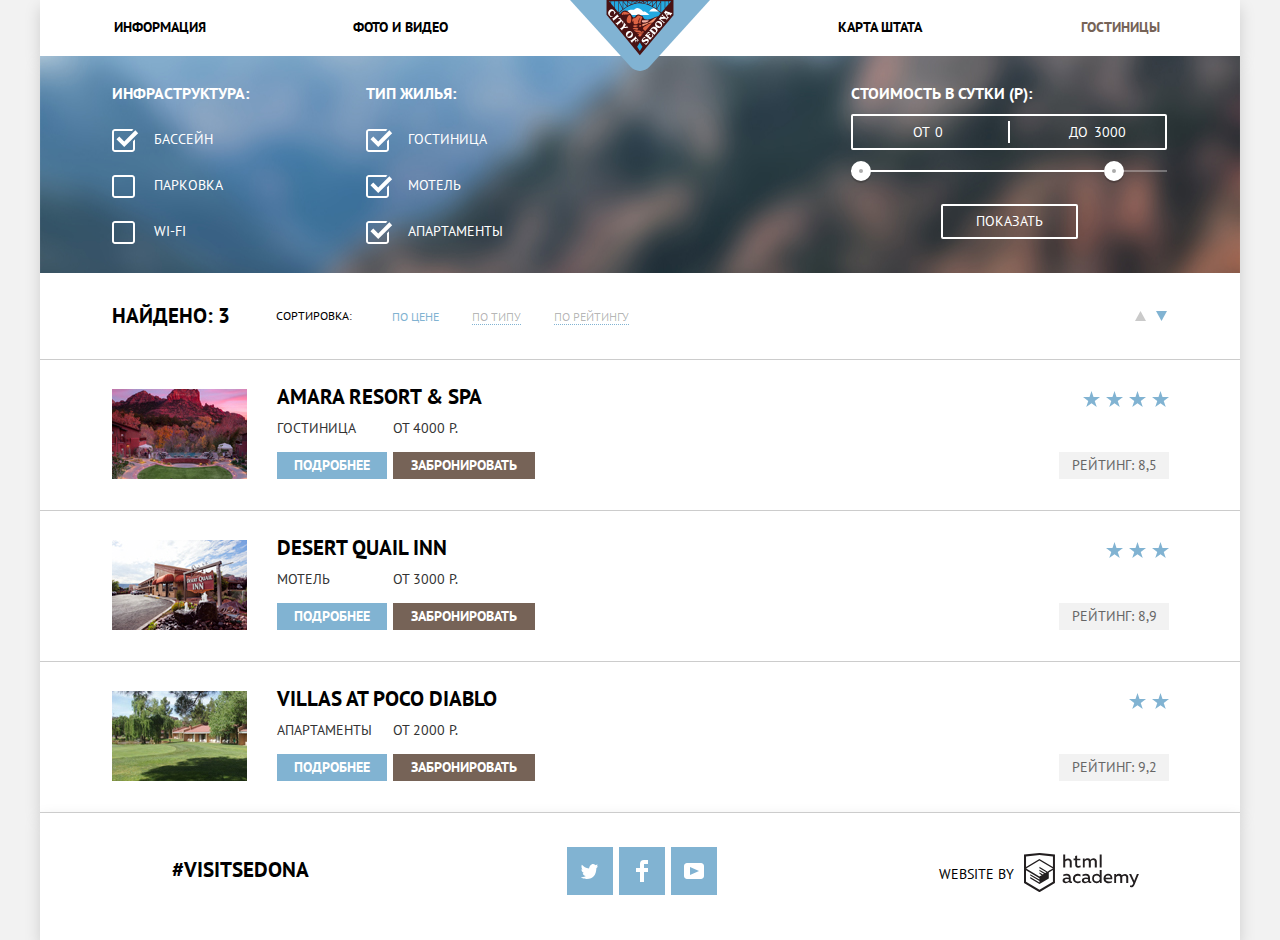
==== commit de26f4a4: "вторая" ====
--- a/inner.html
+++ b/inner.html
@@ -83,7 +83,7 @@
                 </div>
                 <ul class="arrows">
                     <li><a href="#" aria-label="упорядочить по возрастанию"><svg xmlns="http://www.w3.org/2000/svg" width="11" height="10" viewBox="0 0 11 10"><path fill="#231F20" d="M5.5 0L0 10h11z"/></svg></a></li>
-                    <li><a href="#" aria-label="упорядочить по убыванию"><svg xmlns="http://www.w3.org/2000/svg" width="11" height="10" viewBox="0 0 11 10"><path fill="#231F20" d="M5.5 10L0 0h11"/></svg></a></li>
+                    <li class="arrow-current"><a href="#" aria-label="упорядочить по убыванию"><svg xmlns="http://www.w3.org/2000/svg" width="11" height="10" viewBox="0 0 11 10"><path fill="#231F20" d="M5.5 10L0 0h11"/></svg></a></li>
                 </ul>
             </section>
         
@@ -107,10 +107,10 @@
                         </div>
                         <div class="hotels-list-rating">
                             <ul class="stars" aria-label="4 звезды">
-                                <li></li>
-                                <li></li>
-                                <li></li>
-                                <li></li>
+                                <li><img src="img/star.svg" alt="звезда" width="17" height="18"></li>
+                                <li><img src="img/star.svg" alt="звезда" width="17" height="18"></li>
+                                <li><img src="img/star.svg" alt="звезда" width="17" height="18"></li>
+                                <li><img src="img/star.svg" alt="звезда" width="17" height="18"></li>
                             </ul>
                             <span class="hotel-rating">Рейтинг: 8,5</span>
                         </div>
@@ -133,9 +133,9 @@
                         </div>
                         <div class="hotels-list-rating">
                             <ul class="stars" aria-label="3 звезды">
-                                <li></li>
-                                <li></li>
-                                <li></li>
+                                <li><img src="img/star.svg" alt="звезда" width="17" height="18"></li>
+                                <li><img src="img/star.svg" alt="звезда" width="17" height="18"></li>
+                                <li><img src="img/star.svg" alt="звезда" width="17" height="18"></li>
                             </ul>
                             <span class="hotel-rating">Рейтинг: 8,9</span>
                         </div>
@@ -158,8 +158,8 @@
                         </div>
                         <div class="hotels-list-rating">
                             <ul class="stars" aria-label="2 звезды">
-                                <li></li>
-                                <li></li>
+                                <li><img src="img/star.svg" alt="звезда" width="17" height="18"></li>
+                                <li><img src="img/star.svg" alt="звезда" width="17" height="18"></li>
                             </ul>
                             <span class="hotel-rating">Рейтинг: 9,2</span>
                         </div>
@@ -172,17 +172,41 @@
             <div class="footer-down">
                 <b class="hashtag" aria-label="хештег visit Sedona">#visitSEDONA</b>
                 <ul class="social">
-                    <li><a class="social-button" href="#" aria-label="Седона в Твиттер"><span class="visually-hidden">Twitter</span><svg xmlns="http://www.w3.org/2000/svg" xmlns:xlink="http://www.w3.org/1999/xlink" width="17" height="15" viewBox="0 0 17 15"><path fill="#FFF" d="M10.95.144c1.685-.496 2.984.27 3.577 1.179.673-.231 1.331-.481 2.011-.708a2.345 2.345 0 0 1-.857 1.768c.685.17 1.304-.491 1.304-.491-.169 1-1.006 1.788-1.563 2.024-.231 6.75-3.175 11.217-10.077 11.082h-.446c-.41 0-4.164-.46-4.898-1.887 2.271.196 3.893-.422 4.693-1.177-.96-.3-2.679-.477-2.979-2.95.349.106.564.228 1.19.119C1.705 8.247.374 7.53.448 5.33c.285.328 1.067.536 1.34.472C1.085 5.561-.182 2.442.894.85c1.818 1.854 3.735 3.606 7.152 3.773C8.254 2.33 9.183.793 10.95.144z"/></svg></a></li>
+                    <li>
+                        <a class="social-button" href="#" aria-label="Седона в Твиттер">
+                            <span class="visually-hidden">Twitter</span>
+                            <svg xmlns="http://www.w3.org/2000/svg" xmlns:xlink="http://www.w3.org/1999/xlink" width="17" height="15" viewBox="0 0 17 15">
+                                <path fill="#FFF" d="M10.95.144c1.685-.496 2.984.27 3.577 1.179.673-.231 1.331-.481 2.011-.708a2.345 2.345 0 0 1-.857 1.768c.685.17 1.304-.491 1.304-.491-.169 1-1.006 1.788-1.563 2.024-.231 6.75-3.175 11.217-10.077 11.082h-.446c-.41 0-4.164-.46-4.898-1.887 2.271.196 3.893-.422 4.693-1.177-.96-.3-2.679-.477-2.979-2.95.349.106.564.228 1.19.119C1.705 8.247.374 7.53.448 5.33c.285.328 1.067.536 1.34.472C1.085 5.561-.182 2.442.894.85c1.818 1.854 3.735 3.606 7.152 3.773C8.254 2.33 9.183.793 10.95.144z"/>
+                            </svg>
+                        </a>
+                    </li>
               
-                    <li><a class="social-button" href="#" aria-label="Седона в Фейсбук"><span class="visually-hidden">FaceBook</span><svg xmlns="http://www.w3.org/2000/svg" width="12" height="22" viewBox="0 0 12 22"><path fill="#FFF" d="M12 4V0H8a4 4 0 0 0-4 4v4H0v4h4v10h4V12h4V8H8V4h4z"/></svg></a></li>
+                    <li>
+                        <a class="social-button" href="#" aria-label="Седона в Фейсбук">
+                            <span class="visually-hidden">FaceBook</span>
+                            <svg xmlns="http://www.w3.org/2000/svg" width="12" height="22" viewBox="0 0 12 22">
+                                <path fill="#FFF" d="M12 4V0H8a4 4 0 0 0-4 4v4H0v4h4v10h4V12h4V8H8V4h4z"/>
+                            </svg>
+                        </a>
+                    </li>
               
-                    <li><a class="social-button" href="#" aria-label="Седона в Ютуб"><span class="visually-hidden">YouTube</span><svg xmlns="http://www.w3.org/2000/svg" xmlns:xlink="http://www.w3.org/1999/xlink" width="20" height="16" viewBox="0 0 20 16"><path fill="#FFF" d="M17 0H3C1.35 0 0 1.35 0 3v10c0 1.65 1.35 3 3 3h14c1.65 0 3-1.35 3-3V3c0-1.65-1.35-3-3-3zM6.027 11.998V4.002L15.014 8l-8.987 3.998z"/></svg></a></li>
+                    <li>
+                        <a class="social-button" href="#" aria-label="Седона в Ютуб">
+                            <span class="visually-hidden">YouTube</span>
+                            <svg xmlns="http://www.w3.org/2000/svg" xmlns:xlink="http://www.w3.org/1999/xlink" width="20" height="16" viewBox="0 0 20 16">
+                                <path fill="#FFF" d="M17 0H3C1.35 0 0 1.35 0 3v10c0 1.65 1.35 3 3 3h14c1.65 0 3-1.35 3-3V3c0-1.65-1.35-3-3-3zM6.027 11.998V4.002L15.014 8l-8.987 3.998z"/>
+                            </svg>
+                        </a>
+                    </li>
                 </ul>
           
                 <p>
                     <span>Website by</span>
                     <a class="html-academy" href="https://htmlacademy.ru/intensive/htmlcss">
-                        <svg id="Layer_1" data-name="Layer 1" xmlns="http://www.w3.org/2000/svg" viewBox="0 0 108.08 36.85"><title>logo-htmlacademy-small1</title><path d="M44.61,26.88a2,2,0,0,0,.55-0.1v1.33a3.25,3.25,0,0,1-1.18.21,1.67,1.67,0,0,1-1.67-1,4.84,4.84,0,0,1-3.14,1.08c-1.51,0-2.91-.83-2.91-2.55,0-2.13,2-2.79,3.71-2.79a11.08,11.08,0,0,1,2.17.25v-0.3c0-1-.76-1.77-2.19-1.77a7.42,7.42,0,0,0-3,.64v-1.7a10.21,10.21,0,0,1,3.19-.55c2.36,0,3.81,1.12,3.81,3.65v3a0.54,0.54,0,0,0,.49.59h0.17Zm-6.44-1.13A1.35,1.35,0,0,0,39.63,27h0.11a3.39,3.39,0,0,0,2.41-1V24.58a9.72,9.72,0,0,0-1.81-.21c-1,0-2.16.33-2.16,1.38h0Zm12.36-6.11a5,5,0,0,1,2.57.64V22a4.08,4.08,0,0,0-2.3-.7,2.75,2.75,0,1,0,0,5.49,5,5,0,0,0,2.43-.64v1.71a6.27,6.27,0,0,1-2.76.57A4.21,4.21,0,0,1,46,24.51q0-.21,0-0.41a4.32,4.32,0,0,1,4.18-4.46h0.38Zm12.17,7.24a2,2,0,0,0,.55-0.1v1.33a3.25,3.25,0,0,1-1.18.21,1.67,1.67,0,0,1-1.67-1,4.84,4.84,0,0,1-3.14,1.08c-1.51,0-2.91-.83-2.91-2.55,0-2.13,2-2.79,3.71-2.79a11.08,11.08,0,0,1,2.17.25v-0.3c0-1-.76-1.77-2.19-1.77a7.42,7.42,0,0,0-3,.64v-1.7a10.21,10.21,0,0,1,3.19-.55c2.36,0,3.81,1.12,3.81,3.65v3a0.54,0.54,0,0,0,.49.59h0.17Zm-6.44-1.13A1.35,1.35,0,0,0,57.73,27h0.11a3.39,3.39,0,0,0,2.41-1V24.58a9.72,9.72,0,0,0-1.81-.21c-1.06,0-2.16.33-2.16,1.38h0ZM73,16V28.2H71.35V26.88a3.88,3.88,0,0,1-3.19,1.54,4.4,4.4,0,0,1,0-8.78,3.81,3.81,0,0,1,3,1.3V16H73Zm-4.53,5.22a2.76,2.76,0,1,0,0,5.52A2.86,2.86,0,0,0,71.15,25V23A2.91,2.91,0,0,0,68.49,21.27ZM79,19.64c3.31,0,4.46,2.68,3.92,5.09H76.7c0.21,1.5,1.67,2.11,3.19,2.11a6.11,6.11,0,0,0,2.64-.59v1.6a7.14,7.14,0,0,1-3,.57C77,28.42,74.78,27,74.78,24a4.18,4.18,0,0,1,4-4.39H79Zm0.09,1.54a2.28,2.28,0,0,0-2.44,2.1v0.06H81.3A2,2,0,0,0,79.13,21.18Zm5.73,7V19.87h1.65v1a3.81,3.81,0,0,1,2.78-1.27A2.86,2.86,0,0,1,91.89,21a4.12,4.12,0,0,1,2.91-1.33A3.06,3.06,0,0,1,98,23V28.2h-1.9V23.05a1.59,1.59,0,0,0-1.42-1.75H94.42a2.8,2.8,0,0,0-2.07,1.12V28.2h-1.9V23.05A1.59,1.59,0,0,0,89,21.31H88.8a3,3,0,0,0-2.21,1.29v5.63H84.86Zm21.31-8.33h1.9l-3.91,9.46c-0.9,2.17-2.09,2.86-3.35,2.86a4.76,4.76,0,0,1-1.1-.14V30.46a2.86,2.86,0,0,0,.85.12c0.9,0,1.58-.64,2.07-1.9l0.17-.42-4-8.4h2l2.86,6.29ZM38.73,1.46V6.22a3.81,3.81,0,0,1,2.7-1.14,3.25,3.25,0,0,1,3.44,3.4v5.15H43V8.72a1.81,1.81,0,0,0-1.61-2h-0.3a2.93,2.93,0,0,0-2.32,1.39v5.52h-1.9V1.46h1.9ZM49.94,2.31v3h3V6.91h-3v3.81c0,1.1.5,1.46,1.58,1.46a4.49,4.49,0,0,0,1.69-.33v1.6A6.8,6.8,0,0,1,51,13.8a2.55,2.55,0,0,1-2.86-2.74V6.89H46.58V5.26h1.5V2.74Zm5.4,11.31V5.28H57v1A3.81,3.81,0,0,1,59.77,5a2.86,2.86,0,0,1,2.6,1.33A4.12,4.12,0,0,1,65.28,5,3.06,3.06,0,0,1,68.44,8.4v5.21h-1.9V8.46a1.59,1.59,0,0,0-1.42-1.75H64.89a2.8,2.8,0,0,0-2.07,1.12v5.78h-1.9V8.46A1.59,1.59,0,0,0,59.5,6.71H59.27A3,3,0,0,0,57.06,8v5.63H55.34ZM71.17,1.45H73V13.6H71.17V1.45ZM14.71,0H14.55L0,1.54V28.21l14.55,8.66,14.55-8.66V1.54Zm12.5,27.1L14.55,34.64,1.9,27.12V16.18l12.59,7.5V25L5.86,19.9v1.31l8.68,5.21v1.39L5.87,22.65V24l8.68,5.21,8.75-5.24V18.31L27.2,16V27.12Zm0-12.53-3.48,2-1.6,1L14.51,13v1.31L21,18.23H21l-0.14.09-1,.54-5.37-3.2V17l4.24,2.52-1,.67-3.2-1.9v1.31l2.1,1.24L14.5,22.1,2,14.65,14.51,7.11Zm0-1.32L14.49,5.76,1.91,13.25v-10L14.56,1.92,27.21,3.25v10h0Z" transform="translate(0 -0.02)" fill="#231f20"/></svg>
+                        <svg id="Layer_1" data-name="Layer 1" xmlns="http://www.w3.org/2000/svg" viewBox="0 0 108.08 36.85">
+                            <title>logo-htmlacademy-small1</title>
+                            <path d="M44.61,26.88a2,2,0,0,0,.55-0.1v1.33a3.25,3.25,0,0,1-1.18.21,1.67,1.67,0,0,1-1.67-1,4.84,4.84,0,0,1-3.14,1.08c-1.51,0-2.91-.83-2.91-2.55,0-2.13,2-2.79,3.71-2.79a11.08,11.08,0,0,1,2.17.25v-0.3c0-1-.76-1.77-2.19-1.77a7.42,7.42,0,0,0-3,.64v-1.7a10.21,10.21,0,0,1,3.19-.55c2.36,0,3.81,1.12,3.81,3.65v3a0.54,0.54,0,0,0,.49.59h0.17Zm-6.44-1.13A1.35,1.35,0,0,0,39.63,27h0.11a3.39,3.39,0,0,0,2.41-1V24.58a9.72,9.72,0,0,0-1.81-.21c-1,0-2.16.33-2.16,1.38h0Zm12.36-6.11a5,5,0,0,1,2.57.64V22a4.08,4.08,0,0,0-2.3-.7,2.75,2.75,0,1,0,0,5.49,5,5,0,0,0,2.43-.64v1.71a6.27,6.27,0,0,1-2.76.57A4.21,4.21,0,0,1,46,24.51q0-.21,0-0.41a4.32,4.32,0,0,1,4.18-4.46h0.38Zm12.17,7.24a2,2,0,0,0,.55-0.1v1.33a3.25,3.25,0,0,1-1.18.21,1.67,1.67,0,0,1-1.67-1,4.84,4.84,0,0,1-3.14,1.08c-1.51,0-2.91-.83-2.91-2.55,0-2.13,2-2.79,3.71-2.79a11.08,11.08,0,0,1,2.17.25v-0.3c0-1-.76-1.77-2.19-1.77a7.42,7.42,0,0,0-3,.64v-1.7a10.21,10.21,0,0,1,3.19-.55c2.36,0,3.81,1.12,3.81,3.65v3a0.54,0.54,0,0,0,.49.59h0.17Zm-6.44-1.13A1.35,1.35,0,0,0,57.73,27h0.11a3.39,3.39,0,0,0,2.41-1V24.58a9.72,9.72,0,0,0-1.81-.21c-1.06,0-2.16.33-2.16,1.38h0ZM73,16V28.2H71.35V26.88a3.88,3.88,0,0,1-3.19,1.54,4.4,4.4,0,0,1,0-8.78,3.81,3.81,0,0,1,3,1.3V16H73Zm-4.53,5.22a2.76,2.76,0,1,0,0,5.52A2.86,2.86,0,0,0,71.15,25V23A2.91,2.91,0,0,0,68.49,21.27ZM79,19.64c3.31,0,4.46,2.68,3.92,5.09H76.7c0.21,1.5,1.67,2.11,3.19,2.11a6.11,6.11,0,0,0,2.64-.59v1.6a7.14,7.14,0,0,1-3,.57C77,28.42,74.78,27,74.78,24a4.18,4.18,0,0,1,4-4.39H79Zm0.09,1.54a2.28,2.28,0,0,0-2.44,2.1v0.06H81.3A2,2,0,0,0,79.13,21.18Zm5.73,7V19.87h1.65v1a3.81,3.81,0,0,1,2.78-1.27A2.86,2.86,0,0,1,91.89,21a4.12,4.12,0,0,1,2.91-1.33A3.06,3.06,0,0,1,98,23V28.2h-1.9V23.05a1.59,1.59,0,0,0-1.42-1.75H94.42a2.8,2.8,0,0,0-2.07,1.12V28.2h-1.9V23.05A1.59,1.59,0,0,0,89,21.31H88.8a3,3,0,0,0-2.21,1.29v5.63H84.86Zm21.31-8.33h1.9l-3.91,9.46c-0.9,2.17-2.09,2.86-3.35,2.86a4.76,4.76,0,0,1-1.1-.14V30.46a2.86,2.86,0,0,0,.85.12c0.9,0,1.58-.64,2.07-1.9l0.17-.42-4-8.4h2l2.86,6.29ZM38.73,1.46V6.22a3.81,3.81,0,0,1,2.7-1.14,3.25,3.25,0,0,1,3.44,3.4v5.15H43V8.72a1.81,1.81,0,0,0-1.61-2h-0.3a2.93,2.93,0,0,0-2.32,1.39v5.52h-1.9V1.46h1.9ZM49.94,2.31v3h3V6.91h-3v3.81c0,1.1.5,1.46,1.58,1.46a4.49,4.49,0,0,0,1.69-.33v1.6A6.8,6.8,0,0,1,51,13.8a2.55,2.55,0,0,1-2.86-2.74V6.89H46.58V5.26h1.5V2.74Zm5.4,11.31V5.28H57v1A3.81,3.81,0,0,1,59.77,5a2.86,2.86,0,0,1,2.6,1.33A4.12,4.12,0,0,1,65.28,5,3.06,3.06,0,0,1,68.44,8.4v5.21h-1.9V8.46a1.59,1.59,0,0,0-1.42-1.75H64.89a2.8,2.8,0,0,0-2.07,1.12v5.78h-1.9V8.46A1.59,1.59,0,0,0,59.5,6.71H59.27A3,3,0,0,0,57.06,8v5.63H55.34ZM71.17,1.45H73V13.6H71.17V1.45ZM14.71,0H14.55L0,1.54V28.21l14.55,8.66,14.55-8.66V1.54Zm12.5,27.1L14.55,34.64,1.9,27.12V16.18l12.59,7.5V25L5.86,19.9v1.31l8.68,5.21v1.39L5.87,22.65V24l8.68,5.21,8.75-5.24V18.31L27.2,16V27.12Zm0-12.53-3.48,2-1.6,1L14.51,13v1.31L21,18.23H21l-0.14.09-1,.54-5.37-3.2V17l4.24,2.52-1,.67-3.2-1.9v1.31l2.1,1.24L14.5,22.1,2,14.65,14.51,7.11Zm0-1.32L14.49,5.76,1.91,13.25v-10L14.56,1.92,27.21,3.25v10h0Z" transform="translate(0 -0.02)" fill="#231f20"/>
+                        </svg>
                     </a>
                 </p>
             </div>
--- a/css/style-mini.css
+++ b/css/style-mini.css
@@ -1,872 +1 @@
-@keyframes show {
-    0% {
-        transform-origin: top;
-        transform: scaleY(.01)
-    }
-
-    to {
-        transform-origin: top;
-        transform: scaleY(1)
-    }
-}
-
-body {
-    margin: 0;
-    padding: 0;
-    font-family: "PT Sans",Arial,sans-serif;
-    font-size: 14px;
-    line-height: 26px;
-    color: #000;
-    text-transform: uppercase;
-    background-color: #f2f2f2
-}
-
-.visually-hidden {
-    position: absolute;
-    clip: rect(0 0 0 0);
-    width: 1px;
-    height: 1px;
-    margin: -1px
-}
-
-a {
-    text-decoration: none
-}
-
-img {
-    max-width: 100%;
-    height: auto
-}
-
-.container {
-    box-shadow: 0 7px 15px 0 rgba(0,1,1,.15)
-}
-
-.main-menu {
-    position: relative;
-    display: flex;
-    justify-content: space-between;
-    height: 56px;
-    background-color: #fff
-}
-
-.main-menu a {
-    font-weight: 700;
-    color: #000
-}
-
-.main-menu a:focus,.main-menu a:hover {
-    color: #81b3d2
-}
-
-.main-menu a:active {
-    color: rgba(0,0,0,.3)
-}
-
-.main-menu .logo {
-    position: absolute;
-    left: 50%;
-    right: 50%;
-    top: 0;
-    transform: translateX(-50%)
-}
-
-.main-menu li {
-    width: 240px
-}
-
-.menu-left,.menu-right {
-    display: flex;
-    text-align: center;
-    padding: 0;
-    list-style: none
-}
-
-.container {
-    width: 1200px;
-    margin-left: auto;
-    margin-right: auto;
-    background-color: #fff
-}
-
-.heading {
-    height: 508px;
-    margin-bottom: 58px;
-    background-color: #eee;
-    background-image: url(../img/intro-mask.svg),url(../img/background.jpg);
-    background-repeat: no-repeat,no-repeat;
-    background-position: 0 451px,50% 21%
-}
-
-.heading .welcome {
-    margin-top: 75px
-}
-
-.city,.heading,.reasons {
-    text-align: center
-}
-
-.city {
-    padding-right: 355px;
-    padding-left: 355px;
-    margin-bottom: 52px
-}
-
-.city h2 {
-    margin-bottom: 30px;
-    font-size: 21px
-}
-
-.city p {
-    color: #333
-}
-
-.reasons {
-    margin-bottom: 50px;
-    line-height: 21px
-}
-
-.reasons section {
-    display: flex;
-    flex-wrap: wrap
-}
-
-.reasons h3 {
-    margin: 0 0 20px;
-    padding-top: 45px;
-    padding-right: 122px;
-    padding-left: 122px;
-    font-weight: 700;
-    font-size: 21px
-}
-
-.reasons p {
-    padding: 4px 57px;
-    color: #333
-}
-
-.reason-1,.reason-2 {
-    max-width: 400px;
-    min-height: 256px;
-    color: #fff;
-    background-color: #81b3d2
-}
-
-.reason-1 p,.reason-2 p {
-    color: #fff
-}
-
-.hotels-food ul {
-    display: flex;
-    list-style: none;
-    margin: 0;
-    padding: 0
-}
-
-.hotels-food li {
-    position: relative;
-    max-width: 400px;
-    min-height: 330px
-}
-
-.hotels-food h3 {
-    padding-top: 160px
-}
-
-.reason-hotels::before {
-    content: "";
-    position: absolute;
-    left: 163px;
-    top: 60px;
-    width: 75px;
-    height: 76px;
-    background-image: url(../img/icon-1.svg);
-    background-repeat: no-repeat
-}
-
-.reason-food::before {
-    left: 163px;
-    top: 60px
-}
-
-.reason-food::before,.reason-souvenir::before {
-    content: "";
-    position: absolute;
-    width: 75px;
-    height: 76px;
-    background-repeat: no-repeat
-}
-
-.reason-food::before {
-    background-image: url(../img/icon-3.svg)
-}
-
-.reason-souvenir::before {
-    left: 170px;
-    top: 55px;
-    background-image: url(../img/icon-2.svg)
-}
-
-.tourism div {
-    max-width: 400px;
-    min-height: 256px;
-    background-color: #eee
-}
-
-.bridge div {
-    max-height: 256px
-}
-
-.search-hotel {
-    text-align: center
-}
-
-.search-hotel b {
-    margin-bottom: 35px;
-    font-size: 30px;
-    line-height: 36px
-}
-
-.search-hotel p {
-    margin: 25px 10px 45px;
-    line-height: 24px;
-    color: #333
-}
-
-.search-hotel .search {
-    width: 568px;
-    height: 86px;
-    font-size: 21px;
-    font-weight: 700;
-    text-transform: inherit;
-    color: #fff;
-    background-color: #766357;
-    border: 0
-}
-
-.search-hotel .search:focus,.search-hotel .search:hover {
-    background-color: #604e43
-}
-
-.search-hotel .search:active {
-    color: rgba(255,255,255,.3);
-    background-color: #503e33
-}
-
-.map {
-    position: relative;
-    z-index: 1
-}
-
-.map-frame {
-    width: 1200px;
-    height: 593px;
-    border: 0
-}
-
-.transparent {
-    position: absolute;
-    left: 0;
-    bottom: 0;
-    z-index: 2;
-    background-color: #fff;
-    opacity: .9
-}
-
-.footer-nav {
-    position: relative
-}
-
-.footer-down,.footer-nav .social {
-    display: flex;
-    flex-wrap: wrap;
-    justify-content: space-between
-}
-
-.footer-down {
-    min-height: 128px
-}
-
-.footer-nav .hashtag {
-    margin-top: 45px;
-    margin-left: 132px;
-    font-size: 21px
-}
-
-.footer-nav .social {
-    width: 150px;
-    margin: 35px 0 0;
-    padding-left: 35px;
-    list-style: none
-}
-
-.social-button {
-    display: flex;
-    justify-content: center;
-    align-items: center;
-    width: 46px;
-    height: 48px;
-    background-color: #81b3d2
-}
-
-.social-button:focus,.social-button:hover {
-    background-color: #669ec0
-}
-
-.social-button:active {
-    background-color: #5496bd
-}
-
-.social-button:active path {
-    fill: rgba(255,255,255,.3)
-}
-
-.footer-nav p {
-    display: flex;
-    justify-content: space-between;
-    align-items: center;
-    width: 200px;
-    margin: -5px 101px 0 0
-}
-
-.html-academy {
-    display: block;
-    width: 115px;
-    height: 41px
-}
-
-.html-academy:focus path,.html-academy:hover path {
-    fill: #81b3d2
-}
-
-.html-academy:active path {
-    fill: #bdbbbc
-}
-
-.search-wrap {
-    position: relative
-}
-
-.popup-search {
-    position: absolute;
-    left: 316px;
-    display: none;
-    z-index: 2;
-    width: 458px;
-    height: 340px;
-    padding-top: 55px;
-    padding-right: 55px;
-    padding-left: 57px;
-    font-weight: 700
-}
-
-.popup-no-js,.popup-show {
-    display: block
-}
-
-.popup-show {
-    animation: show 1s
-}
-
-.popup-search form {
-    display: flex;
-    flex-direction: column;
-    justify-content: space-between
-}
-
-.popup-search p {
-    justify-content: space-between;
-    margin: 0 0 30px
-}
-
-.popup-search .together,.popup-search p {
-    display: flex;
-    align-items: center
-}
-
-.popup-search input {
-    height: 36px;
-    padding-left: 12px;
-    font-weight: 700;
-    text-transform: inherit;
-    background-color: #f2f2f2;
-    border: 0;
-    overflow: hidden
-}
-
-.popup-date {
-    width: 297px
-}
-
-.popup-number {
-    width: 25px
-}
-
-.popup-search input:hover {
-    background-color: #ebebeb
-}
-
-.popup-search input:focus {
-    background-color: #fff;
-    border: 2px solid #e5e5e5
-}
-
-.popup-search .calendar,.popup-search .minus,.popup-search .plus {
-    width: 38px;
-    height: 38px;
-    font-size: 25px;
-    font-weight: 700;
-    color: #cacaca;
-    background-color: #f2f2f2;
-    border: 0
-}
-
-.popup-search .minus:focus,.popup-search .minus:hover,.popup-search .plus:focus,.popup-search .plus:hover {
-    color: #000
-}
-
-.popup-search .minus:active,.popup-search .plus:active {
-    color: #81b3d2
-}
-
-.arrows path,.popup-search .calendar path {
-    fill: #cacaca
-}
-
-.arrows a:focus path,.arrows a:hover path,.popup-search .calendar:focus path,.popup-search .calendar:hover path {
-    fill: #000
-}
-
-.arrows a:active path,.popup-search .calendar:active path {
-    fill: #81b3d2
-}
-
-.popup-search-button {
-    display: block;
-    width: 456px;
-    height: 58px;
-    margin-top: 23px;
-    margin-bottom: 55px;
-    font-weight: 700;
-    font-size: 21px;
-    text-align: center;
-    text-transform: inherit;
-    color: #fff;
-    background-color: #81b3d2;
-    border: 0
-}
-
-.popup-search-button:focus,.popup-search-button:hover {
-    background-color: #669ec0
-}
-
-.popup-search-button:active {
-    color: rgba(255,255,255,.3);
-    background-color: #5496bd
-}
-
-.main-menu-current a,.main-menu-current a:active,.main-menu-current a:focus,.main-menu-current a:hover {
-    color: #766357
-}
-
-.filters {
-    min-height: 190px;
-    margin: 0;
-    padding-top: 27px;
-    padding-right: 73px;
-    padding-left: 70px;
-    color: #fff;
-    background-color: #81b3d2;
-    background-image: url(../img/filter-background.jpg);
-    background-repeat: no-repeat;
-    background-position: center 16%
-}
-
-.filters-form,.filters-left-part {
-    display: flex;
-    justify-content: space-between
-}
-
-.infrastructure {
-    width: 250px
-}
-
-.filters-form fieldset {
-    display: flex;
-    flex-direction: column;
-    padding: 0;
-    border: 0
-}
-
-.filters-form label {
-    position: relative;
-    display: block;
-    margin-bottom: 25px;
-    padding-left: 42px
-}
-
-.visually-hidden:not(:focus):not(:active),input[type=checkbox].visually-hidden {
-    position: absolute;
-    width: 1px;
-    height: 1px;
-    margin: -1px;
-    border: 0;
-    padding: 0;
-    white-space: nowrap;
-    clip-path: inset(100%);
-    clip: rect(0 0 0 0)
-}
-
-.accommodation input[type=checkbox]+label::before,.infrastructure input[type=checkbox]+label::before {
-    content: "";
-    position: absolute;
-    top: 0;
-    left: 0;
-    display: block;
-    width: 27px;
-    height: 23px;
-    margin-right: 17px;
-    background-image: url(../img/checkbox-off.svg);
-    background-repeat: no-repeat
-}
-
-.accommodation input[type=checkbox]:checked+label::before,.infrastructure input[type=checkbox]:checked+label::before {
-    position: absolute;
-    top: 0;
-    left: 0;
-    background-image: url(../img/checkbox-on.svg);
-    background-repeat: no-repeat
-}
-
-.accommodation input[type=checkbox]:disabled+label::before,.infrastructure input[type=checkbox]:disabled+label::before {
-    background-image: url(../img/checkbox-off-disabled.svg);
-    background-repeat: no-repeat
-}
-
-.accommodation input[type=checkbox]:checked:disabled+label::before,.infrastructure input[type=checkbox]:checked:disabled+label::before {
-    background-image: url(../img/checkbox-on-disabled.svg);
-    background-repeat: no-repeat
-}
-
-.filters-form legend {
-    font-weight: 700;
-    font-size: 16px;
-    line-height: 21px;
-    margin-bottom: 25px
-}
-
-.filters-form b,.filters-form label,.price-range input {
-    line-height: 21px
-}
-
-.price-range {
-    display: flex;
-    flex-direction: column
-}
-
-.price-control {
-    position: relative;
-    height: 32px;
-    margin-bottom: 20px;
-    font-size: 0;
-    border: 2px solid #fff;
-    border-radius: 2px
-}
-
-.price-control::after {
-    content: "";
-    position: absolute;
-    top: 50%;
-    left: 50%;
-    width: 2px;
-    height: 22px;
-    background: #fff;
-    transform: translate(-50%,-50%)
-}
-
-.price-control label {
-    display: inline-block;
-    width: 90px;
-    margin: 0;
-    padding-top: 5px;
-    padding-right: 6px;
-    padding-left: 60px;
-    font-size: 14px;
-    vertical-align: middle
-}
-
-.price-range button,.price-range input {
-    width: 50px;
-    margin: 0;
-    font-size: 14px;
-    color: #fff;
-    background-color: transparent;
-    border: 0
-}
-
-.price-range b {
-    margin-bottom: 10px;
-    font-size: 16px
-}
-
-.range-control {
-    position: relative;
-    margin-bottom: 32px
-}
-
-.scale {
-    height: 2px;
-    background: rgba(255,255,255,.3)
-}
-
-.scale-mean {
-    width: 80%;
-    height: 2px;
-    background: #fff
-}
-
-.range,.range:hover {
-    background: #ababab;
-    border-radius: 50%;
-    box-shadow: 0 2px 1px 0 rgba(0,1,1,.2)
-}
-
-.range {
-    position: absolute;
-    top: -9px;
-    width: 4px;
-    height: 4px;
-    border: 8px solid #fff
-}
-
-.range:hover {
-    border: 9px solid #fff
-}
-
-.range-min {
-    left: 0
-}
-
-.range-max {
-    left: 80%
-}
-
-.price-range button {
-    width: 137px;
-    height: 35px;
-    margin: 0 auto;
-    line-height: 21px;
-    text-transform: inherit;
-    border: 2px solid #fff;
-    border-radius: 2px
-}
-
-.price-range button:focus,.price-range button:hover {
-    color: #000;
-    background-color: #fff
-}
-
-.results,.results-center {
-    display: flex;
-    align-items: center
-}
-
-.results {
-    flex-wrap: wrap;
-    justify-content: space-between;
-    height: 86px;
-    margin: 0;
-    padding-right: 73px;
-    padding-left: 72px;
-    box-shadow: 0 1px 0 0 rgba(0,1,1,.2)
-}
-
-.results-center {
-    flex-grow: 1;
-    line-height: 18px
-}
-
-.results h2 {
-    width: 164px;
-    margin: 0;
-    font-size: 21px
-}
-
-.results-sorting {
-    display: flex;
-    flex-wrap: wrap;
-    list-style: none;
-    padding-left: 40
-}
-
-.results-sorting li {
-    padding-right: 33px
-}
-
-.results-center a,.results-center p {
-    font-size: 12px;
-    line-height: 18px
-}
-
-.results-center a {
-    color: rgba(0,0,0,.3);
-    border-bottom: 1px dotted #81b3d2
-}
-
-.results a:focus,.results a:hover {
-    color: #81b3d2
-}
-
-.results a:active {
-    color: #000;
-    border-bottom: none
-}
-
-.results-current a,.results-current a:active,.results-current a:focus,.results-current a:hover {
-    color: #81b3d2;
-    border-bottom: none
-}
-
-.arrows,.hotels-list {
-    display: flex;
-    list-style: none
-}
-
-.arrows {
-    justify-content: space-between;
-    width: 32px
-}
-
-.hotels-list {
-    flex-direction: column;
-    margin: 0;
-    padding: 0
-}
-
-.hotels-list .hotel {
-    display: flex;
-    flex-wrap: wrap;
-    height: 91px;
-    padding: 30px 71px 30px 72px;
-    z-index: 1;
-    box-shadow: 0 1px 0 0 rgba(0,1,1,.2)
-}
-
-.hotels-foto {
-    max-height: 90px
-}
-
-.hotel-item,.wrap {
-    display: flex;
-    flex-grow: 1
-}
-
-.hotel-item {
-    flex-direction: column;
-    justify-content: space-between;
-    max-height: 90px;
-    margin-left: 30px
-}
-
-.wrap {
-    padding-top: 8px
-}
-
-.hotel-book,.hotel-more,.hotels-list-rating {
-    display: flex;
-    flex-direction: column;
-    justify-content: space-between
-}
-
-.hotel-book,.hotel-more {
-    margin: 0
-}
-
-.hotels-list-rating {
-    align-items: flex-end;
-    max-height: 90px
-}
-
-.stars {
-    display: flex;
-    list-style: none
-}
-
-.hotel-rating {
-    width: 110px;
-    height: 27px;
-    text-align: center;
-    color: #666;
-    background-color: #f2f2f2
-}
-
-.stars li {
-    width: 18px;
-    height: 17px;
-    margin-left: 6px;
-    background-image: url(../img/star.svg);
-    background-repeat: no-repeat
-}
-
-.hotels-list h3 {
-    margin: -5px 0 0;
-    padding: 0;
-    line-height: 26px;
-    font-size: 21px
-}
-
-.hotels-name {
-    color: #000
-}
-
-.hotels-name:focus,.hotels-name:hover {
-    color: #81b3d2
-}
-
-.hotels-name:active {
-    color: rgba(0,0,0,.3)
-}
-
-.wrap span {
-    line-height: 21px;
-    color: #333
-}
-
-.button-more {
-    width: 110px;
-    height: 27px;
-    margin-right: 6px;
-    font-weight: 700;
-    text-align: center;
-    line-height: 27px;
-    color: #fff;
-    background-color: #81b3d2
-}
-
-.button-more:focus,.button-more:hover {
-    background-color: #669ec0
-}
-
-.button-more:active {
-    color: rgba(255,255,255,.3);
-    background-color: #5496bd
-}
-
-.button-book {
-    width: 142px;
-    height: 27px;
-    font-weight: 700;
-    text-align: center;
-    line-height: 27px;
-    color: #fff;
-    background-color: #766357
-}
-
-.button-book:focus,.button-book:hover {
-    background-color: #604e43
-}
-
-.button-book:active {
-    color: rgba(255,255,255,.3);
-    background-color: #503e33
-}+@-webkit-keyframes show{0%{-webkit-transform-origin:top;transform-origin:top;-webkit-transform:scaleY(.01);transform:scaleY(.01)}to{-webkit-transform-origin:top;transform-origin:top;-webkit-transform:scaleY(1);transform:scaleY(1)}}@keyframes show{0%{-webkit-transform-origin:top;transform-origin:top;-webkit-transform:scaleY(.01);transform:scaleY(.01)}to{-webkit-transform-origin:top;transform-origin:top;-webkit-transform:scaleY(1);transform:scaleY(1)}}@-webkit-keyframes shake{0%,to{-webkit-transform:translateX(0);transform:translateX(0)}10%,30%,50%,70%,90%{-webkit-transform:translateX(-10px);transform:translateX(-10px)}20%,40%,60%,80%{-webkit-transform:translateX(10px);transform:translateX(10px)}}@keyframes shake{0%,to{-webkit-transform:translateX(0);transform:translateX(0)}10%,30%,50%,70%,90%{-webkit-transform:translateX(-10px);transform:translateX(-10px)}20%,40%,60%,80%{-webkit-transform:translateX(10px);transform:translateX(10px)}}body{margin:0;padding:0;font-family:"PT Sans",Arial,sans-serif;font-size:14px;line-height:26px;color:#000;text-transform:uppercase;background-color:#f2f2f2}.visually-hidden{position:absolute;clip:rect(0 0 0 0);width:1px;height:1px;margin:-1px}a{text-decoration:none}img{max-width:100%;height:auto}.container{width:1200px;margin-left:auto;margin-right:auto;background-color:#fff;-webkit-box-shadow:0 7px 15px 0 rgba(0,1,1,.15);box-shadow:0 7px 15px 0 rgba(0,1,1,.15)}.main-menu{position:relative;display:-webkit-box;display:-ms-flexbox;display:flex;-ms-flex-wrap:wrap;flex-wrap:wrap;-webkit-box-pack:justify;-ms-flex-pack:justify;justify-content:space-between;height:56px;min-height:56px;background-color:#fff}.main-menu a{font-weight:700;color:#000}.main-menu a:focus,.main-menu a:hover{color:#81b3d2}.main-menu a:active{color:rgba(0,0,0,.3)}.main-menu .logo{position:absolute;left:50%;right:50%;top:0;-webkit-transform:translateX(-50%);-ms-transform:translateX(-50%);transform:translateX(-50%)}.main-menu li{-ms-flex-preferred-size:240px;flex-basis:240px;min-width:240px;margin-top:14px;margin-bottom:14px}.menu-left{-webkit-box-flex:1;-ms-flex-positive:1;flex-grow:1}.menu-left,.menu-right{display:-webkit-box;display:-ms-flexbox;display:flex;-ms-flex-wrap:wrap;flex-wrap:wrap;margin:0;text-align:center;padding:0;list-style:none}.heading{height:508px;margin-bottom:58px;background-color:#eee;background-image:url(../img/intro-mask.svg),url(../img/background.jpg);background-repeat:no-repeat,no-repeat;background-position:0 451px,50% 21%}.heading .welcome{margin-top:75px}.city,.heading,.reasons{text-align:center}.city{padding-right:355px;padding-left:355px;margin-bottom:52px}.city h2{margin-bottom:30px;font-size:21px}.city p{color:#333}.reasons{margin-bottom:50px;line-height:21px}.hotels-food ul,.reasons section{display:-webkit-box;display:-ms-flexbox;display:flex;-ms-flex-wrap:wrap;flex-wrap:wrap}.reasons h3{margin:0 0 20px;padding-top:45px;padding-right:122px;padding-left:122px;font-weight:700;font-size:21px}.reasons p{padding:4px 57px;color:#333}.reason-1,.reason-2{max-width:400px;min-height:256px;color:#fff;background-color:#81b3d2}.reason-1 p,.reason-2 p{color:#fff}.hotels-food ul{list-style:none;margin:0;padding:0}.hotels-food li{position:relative;max-width:400px;min-height:330px}.hotels-food h3{padding-top:160px}.reason-hotels::before{content:"";position:absolute;left:163px;top:60px;width:75px;height:76px;background-image:url(../img/icon-1.svg);background-repeat:no-repeat}.reason-food::before{left:163px;top:60px}.reason-food::before,.reason-souvenir::before{content:"";position:absolute;width:75px;height:76px;background-repeat:no-repeat}.reason-food::before{background-image:url(../img/icon-3.svg)}.reason-souvenir::before{left:170px;top:55px;background-image:url(../img/icon-2.svg)}.tourism div{max-width:400px;min-height:256px;background-color:#eee}.bridge div{max-height:256px}.search-hotel{text-align:center}.search-hotel b{margin-bottom:35px;font-size:30px;line-height:36px}.search-hotel p{margin:25px 10px 45px;line-height:24px;color:#333}.search-hotel .search{width:568px;height:86px;font-size:21px;font-weight:700;text-transform:inherit;color:#fff;background-color:#766357;border:0}.search-hotel .search:focus,.search-hotel .search:hover{background-color:#604e43}.search-hotel .search:active{color:rgba(255,255,255,.3);background-color:#503e33}.map{position:relative;z-index:2}.map-no-js{position:absolute;z-index:1}.map-frame{position:relative;width:1200px;height:593px;border:0;z-index:2}.transparent{position:absolute;left:0;bottom:0;z-index:3;background-color:#fff;opacity:.9}.footer-nav{position:relative}.footer-down{-ms-flex-wrap:wrap;flex-wrap:wrap;-webkit-box-pack:justify;-ms-flex-pack:justify;justify-content:space-between;min-height:128px}.footer-nav .hashtag{margin-top:45px;margin-left:132px;font-size:21px}.footer-down,.footer-nav .social,.social-button{display:-webkit-box;display:-ms-flexbox;display:flex}.footer-nav .social{-ms-flex-wrap:wrap;flex-wrap:wrap;margin:35px 0 0;padding-left:35px;list-style:none;-webkit-box-pack:justify;-ms-flex-pack:justify;justify-content:space-between;width:150px}.social-button{-webkit-box-pack:center;-ms-flex-pack:center;justify-content:center;-webkit-box-align:center;-ms-flex-align:center;align-items:center;width:46px;height:48px;background-color:#81b3d2}.social-button:focus,.social-button:hover{background-color:#669ec0}.social-button:active{background-color:#5496bd}.social-button:active path{fill:rgba(255,255,255,.3)}.footer-nav p{display:-webkit-box;display:-ms-flexbox;display:flex;-webkit-box-pack:justify;-ms-flex-pack:justify;justify-content:space-between;-webkit-box-align:center;-ms-flex-align:center;align-items:center;height:53px;width:200px;margin:35px 101px 0 0}.html-academy{display:block;width:115px;height:41px}.html-academy:focus path,.html-academy:hover path{fill:#81b3d2}.html-academy:active path{fill:#bdbbbc}.search-wrap{position:relative}.popup-error{-webkit-animation:shake 1s;animation:shake 1s}.popup-search{position:absolute;left:316px;display:none;z-index:3;width:458px;height:340px;padding-top:55px;padding-right:55px;padding-left:57px;font-weight:700}.popup-no-js,.popup-show{display:block}.popup-show{-webkit-animation:show 1s;animation:show 1s}.popup-search form,.popup-search p{-webkit-box-pack:justify;-ms-flex-pack:justify;justify-content:space-between}.popup-search form{display:-webkit-box;display:-ms-flexbox;display:flex;-webkit-box-orient:vertical;-webkit-box-direction:normal;-ms-flex-direction:column;flex-direction:column}.popup-search p{margin:0 0 30px}.popup-search .together,.popup-search p{display:-webkit-box;display:-ms-flexbox;display:flex;-webkit-box-align:center;-ms-flex-align:center;align-items:center}.popup-search input{height:36px;padding-left:12px;font-weight:700;text-transform:inherit;background-color:#f2f2f2;border:0;overflow:hidden}.popup-date{width:297px}.popup-number{width:25px}input[type=text]::-ms-clear{display:none}.popup-search input:hover{background-color:#ebebeb}.popup-search input:focus{background-color:#fff;-webkit-box-shadow:inset 0 0 0 2px #e5e5e5;box-shadow:inset 0 0 0 2px #e5e5e5}.popup-search .calendar,.popup-search .minus,.popup-search .plus{width:38px;height:38px;font-size:25px;font-weight:700;color:#cacaca;background-color:#f2f2f2;border:0}.popup-search .minus:focus,.popup-search .minus:hover,.popup-search .plus:focus,.popup-search .plus:hover{color:#000}.popup-search .minus:active,.popup-search .plus:active{color:#81b3d2}.arrows path,.popup-search .calendar path{fill:#cacaca}.arrows a:focus path,.arrows a:hover path,.popup-search .calendar:focus path,.popup-search .calendar:hover path{fill:#000}.arrows a:active path,.popup-search .calendar:active path{fill:#81b3d2}.popup-search-button{display:block;width:456px;height:58px;margin-top:23px;margin-bottom:55px;font-weight:700;font-size:21px;text-align:center;text-transform:inherit;color:#fff;background-color:#81b3d2;border:0}.popup-search-button:focus,.popup-search-button:hover{background-color:#669ec0}.popup-search-button:active{color:rgba(255,255,255,.3);background-color:#5496bd}.main-menu-current a,.main-menu-current a:active,.main-menu-current a:focus,.main-menu-current a:hover{color:#766357}.filters{min-height:190px;margin:0;padding-top:27px;padding-right:73px;padding-left:70px;color:#fff;background-color:#81b3d2;background-image:url(../img/filter-background.jpg);background-repeat:no-repeat;background-position:center 16%}.filters-form,.filters-left-part{display:-webkit-box;display:-ms-flexbox;display:flex;-webkit-box-pack:justify;-ms-flex-pack:justify;justify-content:space-between}.infrastructure{width:250px}.filters-form fieldset{display:-webkit-box;display:-ms-flexbox;display:flex;-webkit-box-orient:vertical;-webkit-box-direction:normal;-ms-flex-direction:column;flex-direction:column;padding:0;border:0}.filters-form label{position:relative;display:block;margin-bottom:25px;padding-left:42px}.filters-form input[type=checkbox]:focus+label{outline:#fff solid 2px}.visually-hidden:not(:focus):not(:active),input[type=checkbox].visually-hidden{position:absolute;width:1px;height:1px;margin:-1px;border:0;padding:0;white-space:nowrap;-webkit-clip-path:inset(100%);clip-path:inset(100%);clip:rect(0 0 0 0)}.accommodation input[type=checkbox]+label::before,.infrastructure input[type=checkbox]+label::before{content:"";position:absolute;top:0;left:0;display:block;width:27px;height:23px;margin-right:17px;background-image:url(../img/checkbox-off.svg);background-repeat:no-repeat}.accommodation input[type=checkbox]:checked+label::before,.infrastructure input[type=checkbox]:checked+label::before{position:absolute;top:0;left:0;background-image:url(../img/checkbox-on.svg);background-repeat:no-repeat}.accommodation input[type=checkbox]:disabled+label::before,.infrastructure input[type=checkbox]:disabled+label::before{background-image:url(../img/checkbox-off-disabled.svg);background-repeat:no-repeat}.accommodation input[type=checkbox]:checked:disabled+label::before,.infrastructure input[type=checkbox]:checked:disabled+label::before{background-image:url(../img/checkbox-on-disabled.svg);background-repeat:no-repeat}.filters-form legend{font-weight:700;font-size:16px;line-height:21px;margin-bottom:25px}.filters-form b,.filters-form label,.price-range input{line-height:21px}.price-range{display:-webkit-box;display:-ms-flexbox;display:flex;-webkit-box-orient:vertical;-webkit-box-direction:normal;-ms-flex-direction:column;flex-direction:column}.price-control{position:relative;height:32px;margin-bottom:20px;font-size:0;border:2px solid #fff;border-radius:2px}.price-control::after{content:"";position:absolute;top:50%;left:50%;width:2px;height:22px;background:#fff;-webkit-transform:translate(-50%,-50%);-ms-transform:translate(-50%,-50%);transform:translate(-50%,-50%)}.price-control label{display:inline-block;width:90px;margin:0;padding-top:5px;padding-right:6px;padding-left:60px;font-size:14px;vertical-align:middle}.price-range button,.price-range input{width:50px;margin:0;font-size:14px;color:#fff;background-color:transparent;border:0}.price-range b{margin-bottom:10px;font-size:16px}.range-control{position:relative;margin-bottom:32px}.scale{height:2px;background:rgba(255,255,255,.3)}.scale-mean{width:80%;height:2px;background:#fff}.range,.range:hover{background:#ababab;border-radius:50%;-webkit-box-shadow:0 2px 1px 0 rgba(0,1,1,.2);box-shadow:0 2px 1px 0 rgba(0,1,1,.2)}.range{position:absolute;top:-9px;width:4px;height:4px;border:8px solid #fff}.range:hover{border:9px solid #fff}.range-min{left:0}.range-max{left:80%}.price-range button{width:137px;height:35px;margin:0 auto;line-height:21px;text-transform:inherit;border:2px solid #fff;border-radius:2px}.price-range button:focus,.price-range button:hover{color:#000;background-color:#fff}.results{-ms-flex-wrap:wrap;flex-wrap:wrap;-webkit-box-pack:justify;-ms-flex-pack:justify;justify-content:space-between;-webkit-box-align:center;-ms-flex-align:center;align-items:center;height:86px;margin:0;padding-right:73px;padding-left:72px;-webkit-box-shadow:0 1px 0 0 rgba(0,1,1,.2);box-shadow:0 1px 0 0 rgba(0,1,1,.2)}.results,.results-center,.results-sorting{display:-webkit-box;display:-ms-flexbox;display:flex}.results-center{-webkit-box-align:center;-ms-flex-align:center;align-items:center;-webkit-box-flex:1;-ms-flex-positive:1;flex-grow:1;line-height:18px}.results h2{width:164px;margin:0;font-size:21px}.results-sorting{-ms-flex-wrap:wrap;flex-wrap:wrap;list-style:none;padding-left:40}.results-sorting li{padding-right:33px}.results-center a,.results-center p{font-size:12px;line-height:18px}.results-center a{color:rgba(0,0,0,.3);border-bottom:1px dotted #81b3d2}.results a:focus,.results a:hover{color:#81b3d2}.results a:active{color:#000;border-bottom:none}.results-current a,.results-current a:active,.results-current a:focus,.results-current a:hover{color:#81b3d2;border-bottom:none}.arrows{display:-webkit-box;display:-ms-flexbox;display:flex;-webkit-box-pack:justify;-ms-flex-pack:justify;justify-content:space-between;width:32px;list-style:none}.arrows .arrow-current a path,.arrows .arrow-current a:active path,.arrows .arrow-current a:focus path,.arrows .arrow-current a:hover path{fill:#81b3d2}.hotels-list{-webkit-box-orient:vertical;-webkit-box-direction:normal;-ms-flex-direction:column;flex-direction:column;margin:0;padding:0;list-style:none}.hotel-item,.hotels-list,.hotels-list .hotel,.wrap{display:-webkit-box;display:-ms-flexbox;display:flex;-ms-flex-wrap:wrap;flex-wrap:wrap}.hotels-list .hotel{height:91px;padding:30px 71px 30px 72px;z-index:3;-webkit-box-shadow:0 1px 0 0 rgba(0,1,1,.2);box-shadow:0 1px 0 0 rgba(0,1,1,.2)}.hotels-foto{max-height:90px}.hotel-item,.wrap{-webkit-box-flex:1;-ms-flex-positive:1;flex-grow:1}.hotel-item{-webkit-box-orient:vertical;-webkit-box-direction:normal;-ms-flex-direction:column;flex-direction:column;-webkit-box-pack:justify;-ms-flex-pack:justify;justify-content:space-between;max-height:90px;margin-left:30px}.wrap{padding-top:8px}.hotel-book,.hotel-more{-webkit-box-orient:vertical;-webkit-box-direction:normal;-ms-flex-direction:column;flex-direction:column;-webkit-box-pack:justify;-ms-flex-pack:justify;justify-content:space-between;margin:0}.hotel-book,.hotel-more,.hotels-list-rating,.stars{display:-webkit-box;display:-ms-flexbox;display:flex;-ms-flex-wrap:wrap;flex-wrap:wrap}.hotels-list-rating{-webkit-box-orient:vertical;-webkit-box-direction:normal;-ms-flex-direction:column;flex-direction:column;-webkit-box-pack:justify;-ms-flex-pack:justify;justify-content:space-between;-webkit-box-align:end;-ms-flex-align:end;align-items:flex-end;max-height:90px}.stars{list-style:none}.hotel-rating{width:110px;height:27px;text-align:center;color:#666;background-color:#f2f2f2}.stars li{margin-left:6px}.hotels-list h3{margin:-5px 0 0;padding:0;line-height:26px;font-size:21px}.hotels-name{color:#000}.hotels-name:focus,.hotels-name:hover{color:#81b3d2}.hotels-name:active{color:rgba(0,0,0,.3)}.wrap span{line-height:21px;color:#333}.button-more{width:110px;height:27px;margin-right:6px;font-weight:700;text-align:center;line-height:27px;color:#fff;background-color:#81b3d2}.button-more:focus,.button-more:hover{background-color:#669ec0}.button-more:active{color:rgba(255,255,255,.3);background-color:#5496bd}.button-book{width:142px;height:27px;font-weight:700;text-align:center;line-height:27px;color:#fff;background-color:#766357}.button-book:focus,.button-book:hover{background-color:#604e43}.button-book:active{color:rgba(255,255,255,.3);background-color:#503e33}